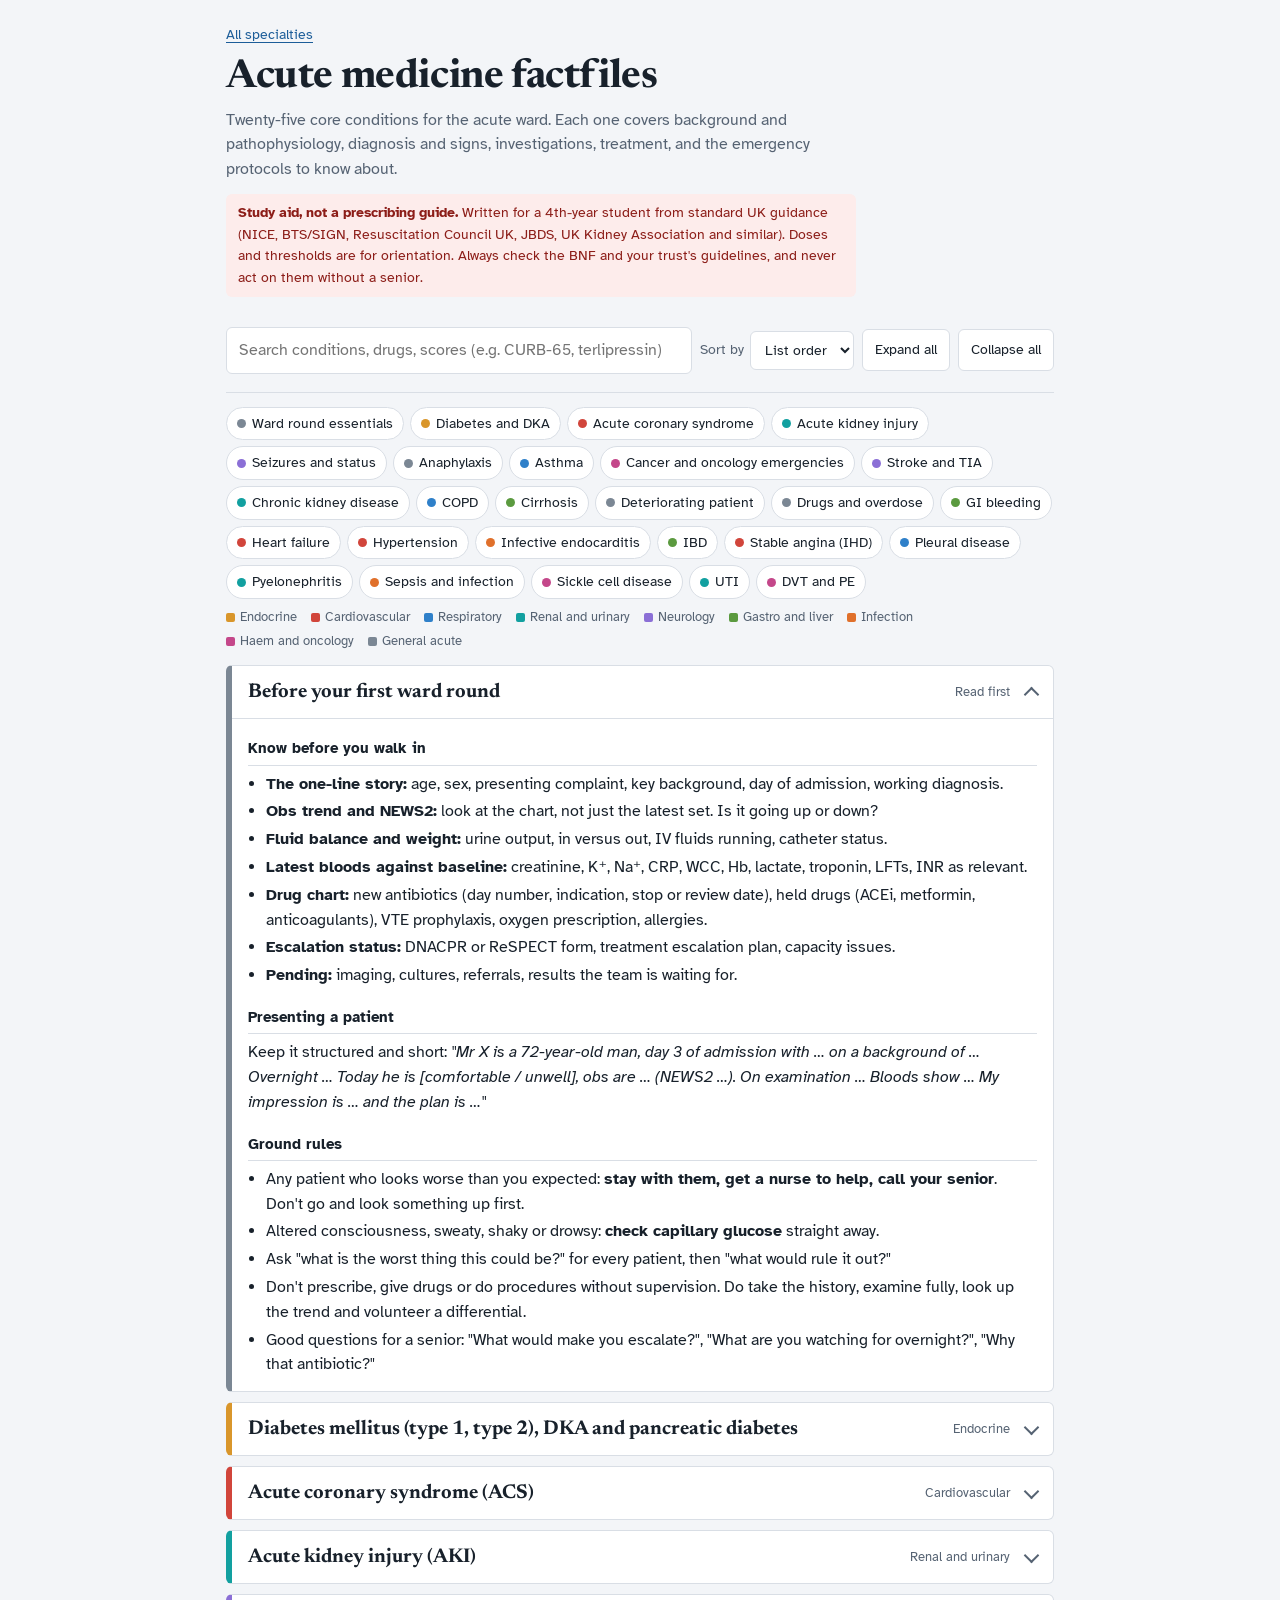
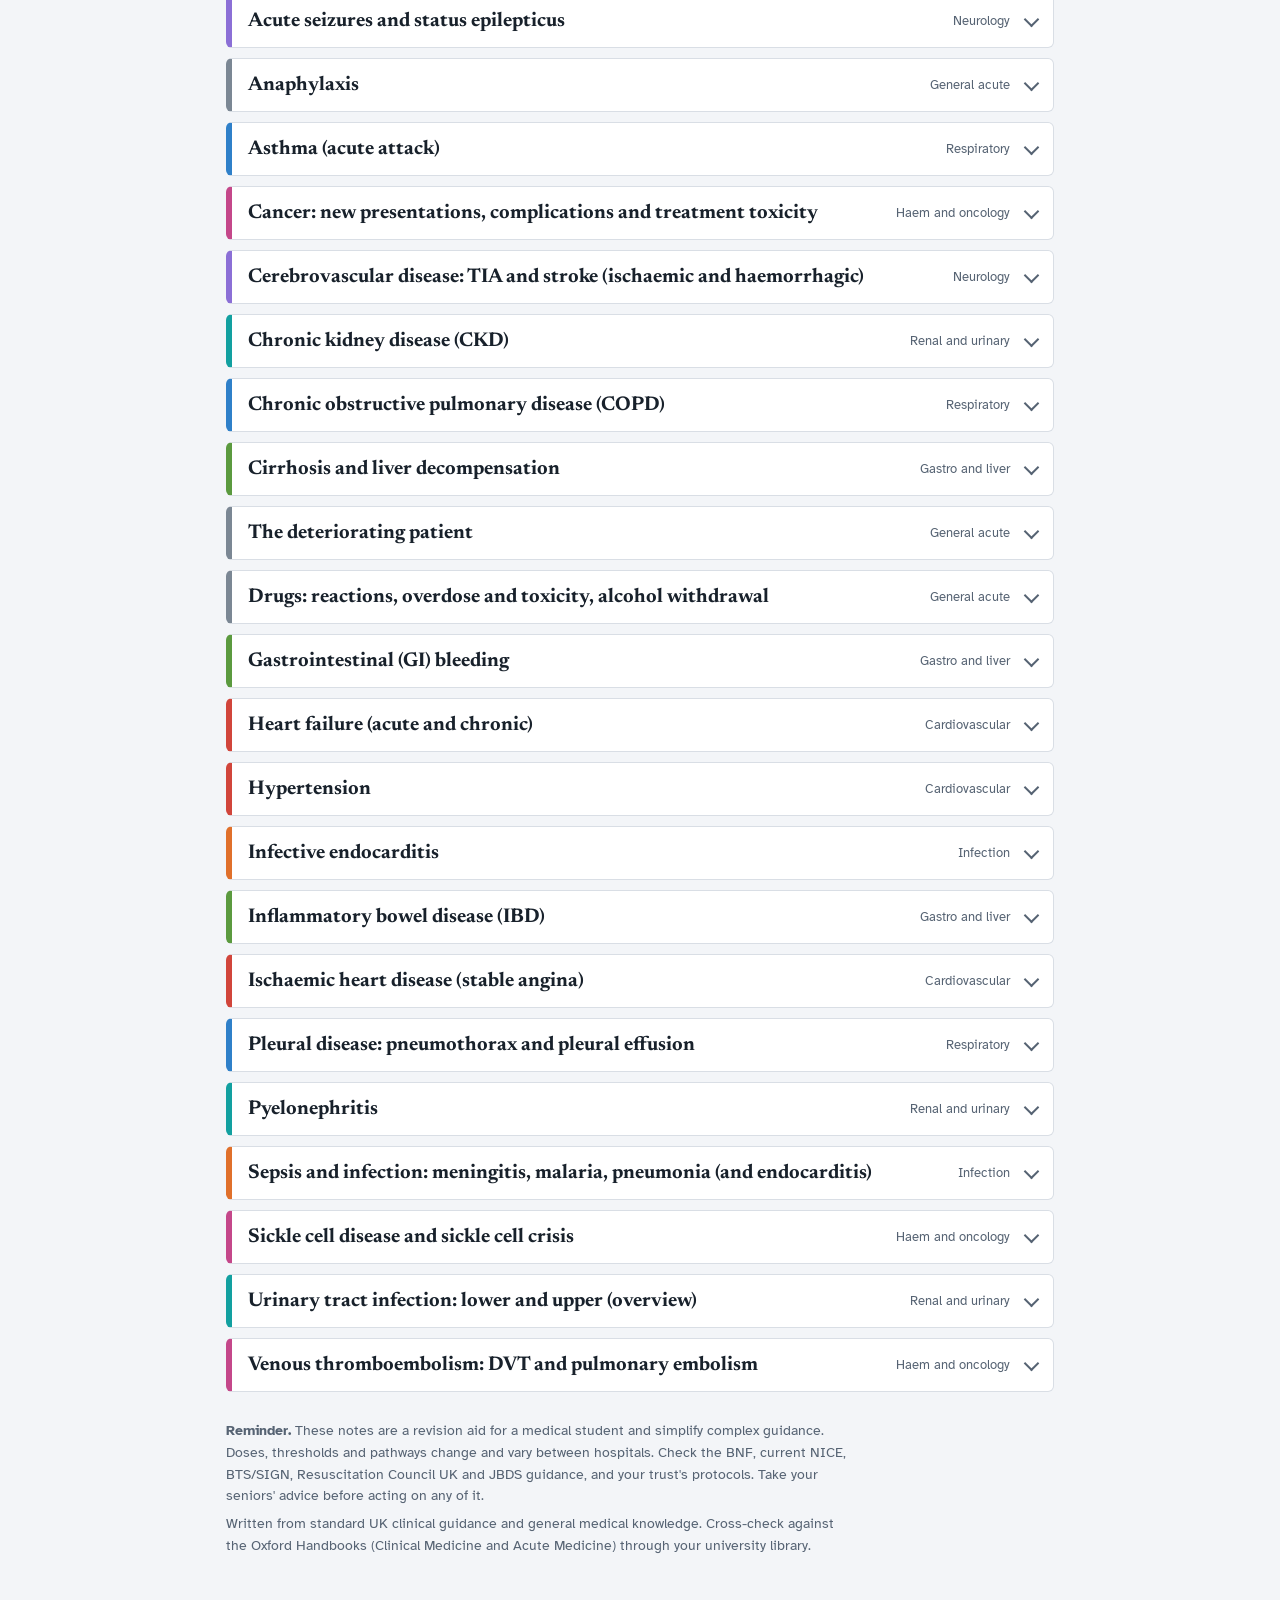
==== acute-medicine.html @ 7868bc9b "Add files via upload added index page and condition sorter" ====
<!DOCTYPE html>
<html lang="en-GB">
<head>
<meta charset="utf-8">
<meta name="viewport" content="width=device-width, initial-scale=1, viewport-fit=cover">
<title>Acute medicine factfiles</title>
<link rel="stylesheet" href="https://fonts.googleapis.com/css2?family=Atkinson+Hyperlegible:ital,wght@0,400;0,700;1,400&family=Newsreader:opsz,wght@6..72,500;6..72,700&display=swap">
<style>
:root{
  --bg:#f3f5f8;--surface:#ffffff;--ink:#18212b;--muted:#566373;--line:#d9dee5;--accent:#1c5d99;
  --key-bg:#e9f1fa;--warn-bg:#fdeceb;--warn-ink:#8c1d18;--prot-bg:#fff3e0;--prot-line:#e3b05e;
  box-sizing:border-box;padding-top:env(safe-area-inset-top,0px);padding-bottom:env(safe-area-inset-bottom,0px);
}
@media (prefers-color-scheme: dark){
  :root:not([data-theme="light"]){
    --bg:#10161d;--surface:#18212b;--ink:#e6ebf1;--muted:#9aa8b8;--line:#2b3745;--accent:#7ab6ec;
    --key-bg:#17293b;--warn-bg:#3a1a19;--warn-ink:#f3b1ac;--prot-bg:#2f2515;--prot-line:#7a5a24;
  }
}
:root[data-theme="dark"]{
  --bg:#10161d;--surface:#18212b;--ink:#e6ebf1;--muted:#9aa8b8;--line:#2b3745;--accent:#7ab6ec;
  --key-bg:#17293b;--warn-bg:#3a1a19;--warn-ink:#f3b1ac;--prot-bg:#2f2515;--prot-line:#7a5a24;
}
html{scroll-padding-top:calc(env(safe-area-inset-top,0px) + 76px);height:100%}
*,*::before,*::after{box-sizing:inherit}
body{margin:0;min-height:100%;background:var(--bg);color:var(--ink);font-family:"Atkinson Hyperlegible",system-ui,-apple-system,"Segoe UI",Roboto,sans-serif;font-size:16px;line-height:1.55;-webkit-text-size-adjust:100%}
.wrap{max-width:860px;margin:0 auto;padding:0 16px 48px}
header.top{padding:22px 0 6px}
h1{font-family:Newsreader,Georgia,"Times New Roman",serif;font-weight:700;font-size:clamp(28px,6vw,40px);line-height:1.1;margin:0 0 8px;letter-spacing:-.01em}
.lede{color:var(--muted);margin:0 0 6px;max-width:62ch}
.disc{font-size:14px;background:var(--warn-bg);color:var(--warn-ink);border-radius:6px;padding:8px 12px;margin:12px 0 0;max-width:70ch}
.bar{position:sticky;top:env(safe-area-inset-top,0px);z-index:5;background:var(--bg);padding:10px 0;border-bottom:1px solid var(--line);margin-top:14px;display:flex;gap:8px;flex-wrap:wrap;align-items:center}
.bar input{flex:1 1 220px;min-width:0;font:inherit;padding:10px 12px;border:1px solid var(--line);border-radius:6px;background:var(--surface);color:var(--ink)}
.bar button{font:inherit;font-size:14px;padding:9px 12px;border:1px solid var(--line);border-radius:6px;background:var(--surface);color:var(--ink);cursor:pointer}
.bar button:hover{border-color:var(--accent)}
:focus-visible{outline:3px solid var(--accent);outline-offset:2px}
.count{font-size:13px;color:var(--muted);width:100%}
.index{display:flex;flex-wrap:wrap;gap:6px;margin:14px 0 8px}
.chip{display:inline-flex;align-items:center;gap:6px;font-size:14px;padding:5px 10px;border:1px solid var(--line);border-radius:999px;background:var(--surface);color:var(--ink);text-decoration:none}
.chip i{width:9px;height:9px;border-radius:50%;background:var(--c,#7b8794);flex:none}
.chip:hover{border-color:var(--c,#7b8794)}
.legend{display:flex;flex-wrap:wrap;gap:4px 14px;font-size:13px;color:var(--muted);margin:2px 0 14px}
.legend span{display:inline-flex;align-items:center;gap:5px}
.legend i{width:9px;height:9px;border-radius:2px;background:var(--c)}
.s-endo{--c:#d9962b}.s-cv{--c:#d1453b}.s-resp{--c:#2f80c9}.s-renal{--c:#12a0a0}.s-neuro{--c:#8b6fd6}.s-gi{--c:#5b9a3f}.s-inf{--c:#e0702b}.s-haem{--c:#c4478a}.s-gen{--c:#7b8794}
[hidden]{display:none!important}
details.cond{background:var(--surface);border:1px solid var(--line);border-left:6px solid var(--c,#7b8794);border-radius:6px;margin:10px 0}
details.cond>summary{cursor:pointer;list-style:none;display:flex;align-items:center;justify-content:space-between;gap:12px;padding:14px 16px}
details.cond>summary::-webkit-details-marker{display:none}
details.cond>summary::after{content:"";flex:none;width:9px;height:9px;border-right:2px solid var(--muted);border-bottom:2px solid var(--muted);transform:rotate(45deg);margin-left:4px;margin-top:-4px;transition:transform .15s}
details.cond[open]>summary::after{transform:rotate(-135deg);margin-top:4px}
.cn{font-family:Newsreader,Georgia,serif;font-weight:700;font-size:20px;line-height:1.2;flex:1}
.cs{font-size:13px;color:var(--muted);white-space:nowrap}
.cb{padding:0 16px 10px;border-top:1px solid var(--line)}
.cb h3{font-size:15px;font-weight:700;margin:18px 0 6px;padding-bottom:4px;border-bottom:1px solid var(--line)}
.cb h4{font-size:15px;font-weight:700;margin:14px 0 3px;color:var(--ink)}
.cb ul{margin:4px 0;padding-left:1.15em}
.cb li{margin:3px 0}
.cb p{margin:6px 0}
.k,.w{margin:8px 0;padding:8px 12px;border-radius:4px;font-size:15px}
.k{background:var(--key-bg);border-left:3px solid var(--accent)}
.w{background:var(--warn-bg);color:var(--warn-ink);border-left:3px solid var(--warn-ink)}
.k b,.w b{font-weight:700}
section.prot{background:var(--prot-bg);border:1px solid var(--prot-line);border-radius:6px;padding:2px 14px 10px;margin:18px 0 8px}
section.prot h3{margin-top:12px;border-bottom-color:var(--prot-line)}
.none{display:none;text-align:center;color:var(--muted);padding:30px 0}
footer{margin-top:28px;font-size:14px;color:var(--muted);max-width:70ch}
footer p{margin:6px 0}
@media (max-width:520px){.cs{display:none}.cn{font-size:18px}}
@media (prefers-reduced-motion:reduce){details.cond>summary::after{transition:none}}
@media print{.bar,.index,.legend{display:none}details.cond{break-inside:avoid-page}body{background:#fff;color:#000}}

.back{display:inline-block;font-size:14px;color:var(--accent);text-decoration:underline;text-underline-offset:3px;margin:0 0 10px}
.sortl{display:inline-flex;align-items:center;gap:6px;font-size:14px;color:var(--muted)}
.sortl select{font:inherit;font-size:14px;padding:9px 10px;border:1px solid var(--line);border-radius:6px;background:var(--surface);color:var(--ink)}
.grp{display:flex;align-items:baseline;gap:9px;font-family:Newsreader,Georgia,serif;font-weight:700;font-size:21px;line-height:1.2;margin:28px 0 2px;padding-top:2px}
.grp i{width:12px;height:12px;border-radius:2px;background:var(--c,#7b8794);flex:none;align-self:center}
.grp small{font-family:"Atkinson Hyperlegible",system-ui,sans-serif;font-weight:400;font-size:13px;color:var(--muted)}
@media print{.sortl{display:none}}
</style>
</head>
<body>
<div class="wrap">
<header class="top">
  <a class="back" href="index.html">All specialties</a>
  <h1>Acute medicine factfiles</h1>
  <p class="lede">Twenty-five core conditions for the acute ward. Each one covers background and pathophysiology, diagnosis and signs, investigations, treatment, and the emergency protocols to know about.</p>
  <p class="disc"><b>Study aid, not a prescribing guide.</b> Written for a 4th-year student from standard UK guidance (NICE, BTS/SIGN, Resuscitation Council UK, JBDS, UK Kidney Association and similar). Doses and thresholds are for orientation. Always check the BNF and your trust's guidelines, and never act on them without a senior.</p>
</header>

<div class="bar" role="search">
  <input id="q" type="search" placeholder="Search conditions, drugs, scores (e.g. CURB-65, terlipressin)" aria-label="Search factfiles">
  <label class="sortl" for="sort">Sort by
    <select id="sort">
      <option value="orig">List order</option>
      <option value="cat">Category</option>
      <option value="az">A to Z</option>
    </select>
  </label>
  <button id="openAll" type="button">Expand all</button>
  <button id="closeAll" type="button">Collapse all</button>
  <div class="count" id="count" aria-live="polite"></div>
</div>

<nav class="index" id="index" aria-label="Jump to a condition"></nav>
<div class="legend" aria-hidden="true">
  <span class="s-endo"><i></i>Endocrine</span><span class="s-cv"><i></i>Cardiovascular</span><span class="s-resp"><i></i>Respiratory</span><span class="s-renal"><i></i>Renal and urinary</span><span class="s-neuro"><i></i>Neurology</span><span class="s-gi"><i></i>Gastro and liver</span><span class="s-inf"><i></i>Infection</span><span class="s-haem"><i></i>Haem and oncology</span><span class="s-gen"><i></i>General acute</span>
</div>

<main id="main">

<!-- ============ WARD ROUND ESSENTIALS ============ -->
<details class="cond s-gen" id="essentials" open>
<summary><span class="cn">Before your first ward round</span><span class="cs">Read first</span></summary>
<div class="cb">
<h3>Know before you walk in</h3>
<ul>
<li><b>The one-line story:</b> age, sex, presenting complaint, key background, day of admission, working diagnosis.</li>
<li><b>Obs trend and NEWS2:</b> look at the chart, not just the latest set. Is it going up or down?</li>
<li><b>Fluid balance and weight:</b> urine output, in versus out, IV fluids running, catheter status.</li>
<li><b>Latest bloods against baseline:</b> creatinine, K⁺, Na⁺, CRP, WCC, Hb, lactate, troponin, LFTs, INR as relevant.</li>
<li><b>Drug chart:</b> new antibiotics (day number, indication, stop or review date), held drugs (ACEi, metformin, anticoagulants), VTE prophylaxis, oxygen prescription, allergies.</li>
<li><b>Escalation status:</b> DNACPR or ReSPECT form, treatment escalation plan, capacity issues.</li>
<li><b>Pending:</b> imaging, cultures, referrals, results the team is waiting for.</li>
</ul>
<h3>Presenting a patient</h3>
<p>Keep it structured and short: <i>"Mr X is a 72-year-old man, day 3 of admission with … on a background of … Overnight … Today he is [comfortable / unwell], obs are … (NEWS2 …). On examination … Bloods show … My impression is … and the plan is …"</i></p>
<h3>Ground rules</h3>
<ul>
<li>Any patient who looks worse than you expected: <b>stay with them, get a nurse to help, call your senior</b>. Don't go and look something up first.</li>
<li>Altered consciousness, sweaty, shaky or drowsy: <b>check capillary glucose</b> straight away.</li>
<li>Ask "what is the worst thing this could be?" for every patient, then "what would rule it out?"</li>
<li>Don't prescribe, give drugs or do procedures without supervision. Do take the history, examine fully, look up the trend and volunteer a differential.</li>
<li>Good questions for a senior: "What would make you escalate?", "What are you watching for overnight?", "Why that antibiotic?"</li>
</ul>
</div>
</details>

<!-- ============ 1. DIABETES ============ -->
<details class="cond s-endo" id="diabetes" data-k="type 1 type 2 dka hhs hypoglycaemia pancreatic type 3c insulin ketones">
<summary><span class="cn">Diabetes mellitus (type 1, type 2), DKA and pancreatic diabetes</span><span class="cs">Endocrine</span></summary>
<div class="cb">

<section>
<h3>Background and pathophysiology</h3>
<ul>
<li><b>Type 1 (T1DM):</b> autoimmune destruction of pancreatic β-cells (anti-GAD, IA-2, ZnT8 antibodies) leading to absolute insulin deficiency. Usually younger, lean, rapid onset. Needs insulin for life. Without insulin, unrestrained lipolysis leads to ketogenesis.</li>
<li><b>Type 2 (T2DM):</b> insulin resistance plus progressive relative β-cell failure. Risk factors: obesity, age, family history, South Asian, Black African-Caribbean and Middle Eastern ethnicity, gestational diabetes, PCOS.</li>
<li><b>Pancreatic (type 3c) diabetes:</b> loss of islet cells after chronic pancreatitis, pancreatic cancer or pancreatectomy, cystic fibrosis, haemochromatosis. Both <b>insulin and glucagon</b> are lost, so it is brittle with a high risk of hypoglycaemia. Exocrine failure is common (steatorrhoea, weight loss, needs pancreatic enzyme replacement such as Creon).</li>
<li>Other causes: steroids, Cushing's, acromegaly, thiazides, antipsychotics, checkpoint inhibitors (autoimmune diabetes and DKA).</li>
<li><b>DKA:</b> insulin deficiency with counter-regulatory hormone excess leads to hyperglycaemia, ketone production, osmotic diuresis, dehydration and metabolic acidosis. Total body K⁺ is depleted even if the measured K⁺ is normal or high.</li>
<li><b>HHS:</b> severe hyperglycaemia and dehydration with enough insulin to suppress ketosis. Older T2DM patients, developing over days, high mortality.</li>
<li>Complications: micro- (retinopathy, nephropathy, neuropathy) and macrovascular (IHD, stroke, PAD). Diabetic foot disease is a major cause of admission.</li>
</ul>
</section>

<section>
<h3>Diagnosis and clinical signs</h3>
<div class="k"><b>Diagnostic criteria:</b> symptoms plus random glucose ≥11.1 mmol/L, or fasting ≥7.0, or HbA1c ≥48 mmol/mol (6.5%). If asymptomatic, confirm with a second test. HbA1c is unreliable with anaemia, haemoglobinopathy, recent transfusion, pancreatic disease and rapid-onset T1DM.</div>
<ul>
<li>Classic symptoms: polyuria, polydipsia, weight loss, fatigue, blurred vision, recurrent infections (thrush, skin).</li>
<li><b>DKA:</b> vomiting, abdominal pain (can mimic an acute abdomen), Kussmaul breathing (deep, rapid), acetone breath, dehydration (dry mucosa, tachycardia, hypotension), drowsiness. Precipitants: infection, missed insulin, new diagnosis, MI, pancreatitis, steroids, <b>SGLT2 inhibitors (euglycaemic DKA, glucose may be under 14)</b>.</li>
<li><b>DKA diagnosis (JBDS):</b> all three of glucose &gt;11 mmol/L or known diabetes, ketones ≥3.0 mmol/L (or urine ketones 2+), and venous pH &lt;7.3 or bicarbonate &lt;15 mmol/L.</li>
<li><b>Severe DKA</b> (needs senior or critical care input): ketones &gt;6, pH &lt;7.0, bicarbonate &lt;5, K⁺ &lt;3.5, GCS &lt;12, SBP &lt;90, HR &gt;100 or &lt;60, anion gap &gt;16.</li>
<li><b>HHS:</b> glucose ≥30 mmol/L, osmolality ≥320 mosm/kg, hypovolaemia, ketones &lt;3, pH &gt;7.3 and bicarbonate &gt;15.</li>
<li><b>Hypoglycaemia:</b> glucose &lt;4 mmol/L. Sweating, tremor, palpitations, hunger, confusion, seizure, coma. Ask about sulfonylureas and insulin, missed meals, alcohol, renal failure.</li>
</ul>
</section>

<section>
<h3>Investigations</h3>
<ul>
<li>Capillary glucose <b>and</b> capillary ketones (beta-hydroxybutyrate).</li>
<li><b>Venous blood gas:</b> pH, bicarbonate, K⁺, lactate. Calculate the anion gap: (Na⁺ + K⁺) − (Cl⁻ + HCO₃⁻).</li>
<li>U&amp;E (AKI is common), plasma osmolality, FBC, CRP, blood and urine cultures, urinalysis, CXR.</li>
<li>ECG (hypo- or hyperkalaemia, MI as the trigger), troponin, lipase or amylase if abdominal pain, pregnancy test.</li>
<li>HbA1c, lipids, urine ACR, foot check, retinal screening status once well.</li>
<li>New T1DM: islet autoantibodies and C-peptide if the type is unclear. Pancreatic diabetes: CT or MRI pancreas, faecal elastase.</li>
</ul>
</section>

<section>
<h3>Treatment</h3>
<h4>DKA (JBDS 2021 principles, follow the local integrated care pathway)</h4>
<ul>
<li><b>Fluids:</b> 0.9% NaCl 1 L over 1 h (500 mL bolus first if SBP &lt;90, and think sepsis or another cause). Then 1 L over 2 h twice, 1 L over 4 h twice, 1 L over 6 h. Add K⁺ per the potassium rule below and adjust for heart failure, the elderly and the young.</li>
<li><b>Fixed-rate IV insulin infusion (FRIII) 0.1 units/kg/h</b>, started at the same time as fluids. Continue the patient's long-acting (basal) insulin alongside it.</li>
<li><b>Potassium:</b> K⁺ &gt;5.5: none. 3.5–5.5: 40 mmol/L in each bag. &lt;3.5: senior review and extra K⁺ (insulin will drop it further).</li>
<li>Add <b>10% glucose at 125 mL/h</b> when glucose &lt;14 mmol/L and continue insulin.</li>
<li>Monitor hourly capillary glucose and ketones, VBG at 60 min, 2 h, then 2-hourly. <b>Targets:</b> ketones fall ≥0.5 mmol/L/h, bicarbonate rise ≥3 mmol/L/h, glucose fall ≥3 mmol/L/h. If not met, check the insulin pump, cannula and fluids, and consider raising the insulin rate.</li>
<li><b>Resolved when</b> ketones &lt;0.6 and pH &gt;7.3. Then switch to subcutaneous insulin when eating and drinking (stop the infusion 30–60 min after the first SC dose).</li>
<li>Bicarbonate is not routinely given. Give LMWH prophylaxis. Treat the trigger. Diabetes specialist team review before discharge. Stop SGLT2 inhibitors.</li>
<li><b>Complications:</b> hypokalaemia, hypoglycaemia, cerebral oedema (mainly children and young people), ARDS, VTE, fluid overload.</li>
</ul>
<h4>HHS</h4>
<ul>
<li>Slow and careful. IV 0.9% NaCl to restore volume, aiming for a glucose fall of ≤5 mmol/L/h and Na⁺ fall not too rapid (cerebral oedema and osmotic demyelination risk).</li>
<li>Start low-dose FRIII (0.05 units/kg/h) only if glucose is not falling with fluids, or if ketonaemia is present.</li>
<li><b>LMWH for everyone</b> (high thrombosis risk). Daily foot check. Treat precipitants (infection, MI, stroke).</li>
</ul>
<h4>Hypoglycaemia</h4>
<ul>
<li>Conscious and able to swallow: 15–20 g fast-acting carbohydrate (150–200 mL fruit juice, glucose tablets), recheck in 10–15 min and repeat, then a long-acting carbohydrate snack.</li>
<li>Unconscious or unable to swallow: <b>IV 10% glucose 150–200 mL over 15 min</b> (or 20% glucose 75–100 mL), or <b>IM glucagon 1 mg</b> if no IV access. Glucagon works poorly in alcohol excess, liver disease and starvation, and after sulfonylureas.</li>
<li>Sulfonylurea hypoglycaemia can recur for days. Observe and consider octreotide with specialist advice.</li>
</ul>
<h4>Chronic and inpatient management</h4>
<ul>
<li><b>T1DM:</b> basal-bolus insulin. <b>T2DM:</b> metformin first line, then add SGLT2 inhibitor (especially with CVD, HF or CKD), DPP-4 inhibitor, GLP-1 agonist, sulfonylurea or pioglitazone. Cardiorenal-protective agents are prioritised.</li>
<li><b>Never omit basal insulin in T1DM inpatients.</b> If nil by mouth or unwell, use a variable-rate IV insulin infusion (VRIII) with glucose and K⁺.</li>
<li>Hold metformin in AKI, sepsis and after IV contrast (lactic acidosis risk). Sick-day rules: stop SGLT2i, metformin, ACEi/ARB and diuretics when acutely unwell and dehydrated.</li>
<li><b>Pancreatic diabetes:</b> low-dose insulin with caution, pancreatic enzyme replacement, and avoid alcohol.</li>
</ul>
</section>

<section class="prot">
<h3>Emergency protocols and red flags</h3>
<ul>
<li><b>JBDS DKA guideline</b> (adults) and the local DKA integrated care pathway. <b>JBDS HHS</b> and <b>hypoglycaemia</b> guidelines. <b>VRIII</b> pathway for surgical and NBM patients.</li>
<li>ABCDE assessment, NEWS2 and Sepsis Six if infection is the trigger.</li>
<li>Escalate: severe DKA, GCS &lt;12, K⁺ outside 3.5–5.5 on presentation, pregnancy, HHS, or failure to respond (refer to critical care or the diabetes team).</li>
<li>Newly diagnosed T1DM or any DKA needs a diabetes specialist team referral before discharge.</li>
<li>DVLA: hypoglycaemia awareness and insulin treatment have driving implications.</li>
</ul>
</section>

</div>
</details>

<!-- ============ 2. ACS ============ -->
<details class="cond s-cv" id="acs" data-k="stemi nstemi unstable angina troponin ecg pci fibrinolysis grace">
<summary><span class="cn">Acute coronary syndrome (ACS)</span><span class="cs">Cardiovascular</span></summary>
<div class="cb">

<section>
<h3>Background and pathophysiology</h3>
<ul>
<li>Umbrella term for <b>STEMI</b>, <b>NSTEMI</b> and <b>unstable angina</b>. Usually atherosclerotic plaque rupture or erosion with platelet aggregation and thrombus (type 1 MI). Type 2 MI is supply–demand mismatch (sepsis, anaemia, tachyarrhythmia, hypotension).</li>
<li>STEMI: complete coronary occlusion causing transmural infarction. NSTEMI: partial or transient occlusion, troponin rises. Unstable angina: ischaemia without troponin rise.</li>
<li>Risk factors: smoking, hypertension, diabetes, hyperlipidaemia, family history, CKD, obesity, cocaine (spasm and thrombosis).</li>
</ul>
</section>

<section>
<h3>Diagnosis and clinical signs</h3>
<ul>
<li>Central, crushing or heavy chest pain, lasting &gt;20 min, radiating to jaw or left arm, with sweating, nausea and breathlessness. <b>Atypical or silent presentations</b> are common in older people, women and diabetics (dyspnoea, fatigue, epigastric pain, syncope).</li>
<li>Signs: pallor, sweating, tachy- or bradycardia, new murmur (papillary muscle rupture, mitral regurgitation), S3, crackles (heart failure), hypotension and cool peripheries (cardiogenic shock).</li>
<li><b>STEMI on ECG:</b> new ST elevation at the J point in two contiguous leads (roughly ≥1 mm in most leads, ≥2 mm in V2–V3 in men ≥40, ≥1.5 mm in V2–V3 in women). Posterior MI: ST depression V1–V3 with tall R waves, confirm with V7–V9. Also consider hyperacute T waves, de Winter and Wellens patterns.</li>
<li><b>NSTEMI/UA:</b> ST depression, T-wave inversion or a normal ECG. Diagnosis by a rise and fall in high-sensitivity troponin above the 99th percentile.</li>
<li>Territories: II, III, aVF = inferior (RCA, may involve right ventricle, check V4R); V1–V4 = anterior (LAD); I, aVL, V5–V6 = lateral (LAD or circumflex).</li>
<li>Differentials: PE, aortic dissection, pericarditis, myocarditis, pneumothorax, oesophageal spasm or reflux, Takotsubo, musculoskeletal.</li>
</ul>
</section>

<section>
<h3>Investigations</h3>
<ul>
<li><b>12-lead ECG within 10 minutes</b> of arrival, repeat if pain recurs or changes.</li>
<li><b>High-sensitivity troponin</b> on arrival and repeat per local pathway (NICE: at 3 h, or a rapid 0/1–3 h algorithm). A very low value at presentation more than 3 h after pain onset can rule out MI. Troponin can be raised in PE, sepsis, renal failure, myocarditis and HF, so interpret in context.</li>
<li>FBC, U&amp;E, glucose, HbA1c, lipids, LFTs, coagulation, CRP, TFTs as indicated.</li>
<li>CXR (heart failure, alternative causes), bedside <b>echocardiogram</b> (wall motion, LVEF, mechanical complications).</li>
<li>Risk score: <b>GRACE</b> (6-month mortality &gt;3% is higher risk). TIMI is an alternative. Assess bleeding risk (ORBIT, CRUSADE).</li>
<li>Coronary angiography ± PCI or CABG.</li>
</ul>
</section>

<section>
<h3>Treatment</h3>
<ul>
<li>Immediate: resuscitation area, monitoring, IV access, <b>aspirin 300 mg</b> chewed. Oxygen only if SpO₂ &lt;94% (target 94–98%). Sublingual or IV <b>GTN</b> for ongoing pain (avoid if hypotensive, right ventricular infarct, or recent PDE-5 inhibitor). IV opioid only for severe pain (may slow absorption of oral antiplatelets).</li>
<li><b>STEMI:</b> emergency reperfusion. <b>Primary PCI</b> if presenting within 12 h and PCI can be delivered within 120 minutes of the time fibrinolysis could have been given. Second antiplatelet (ticagrelor 180 mg, prasugrel or clopidogrel) plus heparin. If PCI cannot be achieved in time: <b>fibrinolysis</b> (e.g. tenecteplase) with an antithrombin, repeat ECG at 60–90 min, rescue PCI if ST elevation has not resolved by ≥50%.</li>
<li><b>NSTEMI/UA:</b> aspirin 300 mg, ticagrelor 180 mg (clopidogrel if high bleeding risk or on an anticoagulant), <b>fondaparinux 2.5 mg SC daily</b> (UFH if angiography imminent or eGFR &lt;20). Angiography within 24–72 h based on risk (immediate if haemodynamically unstable, refractory pain, life-threatening arrhythmia).</li>
<li><b>Secondary prevention:</b> dual antiplatelets for up to 12 months, β-blocker, ACE inhibitor (or ARB), high-intensity statin (atorvastatin 80 mg), MRA if LVEF ≤40% with HF or diabetes, cardiac rehabilitation, smoking cessation, glycaemic and BP control.</li>
<li><b>Complications:</b> VF/VT, AV block (inferior MI), acute heart failure and cardiogenic shock, papillary muscle rupture, VSD, free-wall rupture, pericarditis and Dressler's syndrome, LV aneurysm and thrombus.</li>
<li>Driving (DVLA, car): 1 week if treated by successful angioplasty, otherwise 4 weeks. Check the current rules.</li>
</ul>
</section>

<section class="prot">
<h3>Emergency protocols and red flags</h3>
<ul>
<li><b>Local STEMI pathway</b> (call the cath lab or primary PCI centre early). <b>NSTEMI/ACS pathway</b> (NICE CG95 / NG185).</li>
<li><b>ALS algorithm</b> for VF/VT or cardiac arrest. <b>Bradycardia</b> and <b>tachycardia</b> algorithms for arrhythmia complications. Consider temporary pacing in high-grade AV block.</li>
<li><b>Cardiogenic shock:</b> urgent senior and critical care input, echo, consider mechanical support.</li>
<li>New hypotension or a new murmur after MI: think mechanical complication, urgent echo and cardiothoracic referral.</li>
</ul>
</section>

</div>
</details>

<!-- ============ 3. AKI ============ -->
<details class="cond s-renal" id="aki" data-k="acute kidney injury kdigo hyperkalaemia atn rrt dialysis creatinine oliguria">
<summary><span class="cn">Acute kidney injury (AKI)</span><span class="cs">Renal and urinary</span></summary>
<div class="cb">

<section>
<h3>Background and pathophysiology</h3>
<div class="k"><b>KDIGO definition:</b> creatinine rise ≥26 µmol/L within 48 h, or ≥1.5× baseline within 7 days, or urine output &lt;0.5 mL/kg/h for &gt;6 h. Stage 1 = 1.5–1.9× baseline, stage 2 = 2–2.9×, stage 3 = ≥3× or creatinine &gt;354 µmol/L or need for RRT.</div>
<ul>
<li><b>Pre-renal (most common):</b> hypovolaemia (bleeding, GI losses, poor intake), sepsis, heart failure, liver failure (hepatorenal), drugs reducing renal perfusion (NSAIDs, ACEi/ARB, diuretics).</li>
<li><b>Intrinsic:</b> acute tubular necrosis (prolonged ischaemia or toxins: aminoglycosides, contrast), acute interstitial nephritis (PPIs, antibiotics, NSAIDs), glomerulonephritis and vasculitis, rhabdomyolysis, myeloma, haemolytic uraemic syndrome.</li>
<li><b>Post-renal:</b> obstruction (BPH, stones, pelvic or bladder tumour, blocked catheter, retroperitoneal fibrosis).</li>
<li>Unresolved pre-renal injury becomes ATN. Risk factors: age, CKD, diabetes, heart failure, liver disease, nephrotoxic drugs.</li>
</ul>
</section>

<section>
<h3>Diagnosis and clinical signs</h3>
<ul>
<li>Often asymptomatic, picked up on bloods (and the hospital AKI e-alert). Ask about fluid intake, vomiting or diarrhoea, urine output, LUTS, new drugs (NSAIDs, antibiotics, contrast), rash, joint pain, haematuria.</li>
<li><b>Volume status:</b> postural drop, dry mucosa, reduced skin turgor, low JVP, tachycardia (hypovolaemia) versus raised JVP, oedema, crackles (overload).</li>
<li>Palpable bladder or enlarged prostate (obstruction). Rash, purpura, arthritis (vasculitis or SLE). Uraemic signs: pericardial rub, asterixis, confusion, nausea, pruritus.</li>
<li>Check for sepsis and consider hepatorenal syndrome in a patient with cirrhosis.</li>
</ul>
</section>

<section>
<h3>Investigations</h3>
<ul>
<li><b>U&amp;E and creatinine</b> compared with baseline, K⁺, bicarbonate, urea. VBG (acidosis, lactate, K⁺). <b>ECG</b> if K⁺ is raised.</li>
<li><b>Urine dipstick</b> (blood and protein suggest glomerular disease; leucocytes and nitrites suggest infection), urine ACR or PCR, urine microscopy if intrinsic disease is suspected.</li>
<li><b>Bladder scan</b> or catheterise if retention is suspected. <b>Renal ultrasound within 24 h</b> if no clear cause or obstruction suspected (urgently, within 6 h, if pyonephrosis or an obstructed infected system is suspected).</li>
<li>FBC, CRP, LFTs, Ca²⁺, CK (rhabdomyolysis), blood cultures if septic.</li>
<li>If intrinsic disease is suspected: ANCA, anti-GBM, ANA, dsDNA, complement, immunoglobulins with serum protein electrophoresis and free light chains (myeloma), hepatitis B/C, HIV. Renal biopsy is decided by nephrology.</li>
</ul>
</section>

<section>
<h3>Treatment</h3>
<ul>
<li><b>Treat the cause.</b> Assess fluid status carefully. If hypovolaemic: IV balanced crystalloid bolus (250–500 mL over 15 min), then reassess; don't overload. If overloaded: diuretics ± escalate.</li>
<li><b>Stop or hold nephrotoxic and renally cleared drugs:</b> NSAIDs, ACEi/ARB, diuretics, metformin, aminoglycosides, and review doses of others. Avoid IV contrast unless essential.</li>
<li>Strict fluid balance, daily weights, catheter if hourly urine output needs monitoring. Treat sepsis. Relieve obstruction (urethral catheter, nephrostomy, ureteric stent).</li>
<li><b>Hyperkalaemia</b> (UK Kidney Association principles; K⁺ 5.5–5.9 mild, 6.0–6.4 moderate, ≥6.5 severe):
  <ul>
  <li>If ECG changes (peaked T waves, flattened P, prolonged PR, wide QRS, sine wave): <b>IV calcium</b> (10% calcium gluconate 30 mL, or 10% calcium chloride 10 mL, over 5–10 min), repeat if ECG changes persist.</li>
  <li><b>10 units short-acting insulin with 25 g glucose</b> IV over 15 min (monitor glucose for 6 h). Nebulised <b>salbutamol 10–20 mg</b>.</li>
  <li>Potassium binder (sodium zirconium cyclosilicate 10 g TDS for up to 48 h). Stop K⁺-raising drugs. Dialysis if refractory.</li>
  </ul>
</li>
<li><b>Indications for urgent renal replacement therapy:</b> refractory hyperkalaemia, refractory pulmonary oedema, severe metabolic acidosis (pH &lt;7.1), uraemic complications (pericarditis, encephalopathy), certain toxins.</li>
<li><b>Specific causes:</b> vasculitis or GN (steroids and immunosuppression via nephrology), AIN (stop the drug, steroids), rhabdomyolysis (aggressive IV fluids), myeloma.</li>
<li>Refer to nephrology for stage 3 AKI, suspected intrinsic renal disease, hyperkalaemia refractory to treatment, or failure to respond. Follow up creatinine after discharge (risk of CKD).</li>
</ul>
</section>

<section class="prot">
<h3>Emergency protocols and red flags</h3>
<ul>
<li><b>Hyperkalaemia protocol</b> (UK Kidney Association / local guideline). <b>NICE NG148</b> (AKI) and the "Think Kidneys" AKI care bundle.</li>
<li><b>Sepsis Six</b> if sepsis is present (see the sepsis factfile). <b>Pulmonary oedema</b> pathway for overload.</li>
<li><b>Urgent decompression</b> for an infected obstructed system. <b>Sick-day rules</b> and medicines review at discharge.</li>
</ul>
</section>

</div>
</details>

<!-- ============ 4. SEIZURES ============ -->
<details class="cond s-neuro" id="seizures" data-k="status epilepticus lorazepam levetiracetam epilepsy first seizure convulsion">
<summary><span class="cn">Acute seizures and status epilepticus</span><span class="cs">Neurology</span></summary>
<div class="cb">

<section>
<h3>Background and pathophysiology</h3>
<ul>
<li>A seizure is a transient episode of abnormal, excessive or synchronous neuronal activity. Imbalance between excitation (glutamate) and inhibition (GABA).</li>
<li><b>Provoked (acute symptomatic):</b> hypoglycaemia, hyponatraemia, hypocalcaemia, hypomagnesaemia, alcohol or benzodiazepine withdrawal, drugs (tramadol, TCAs, bupropion, cocaine), CNS infection, stroke, head injury, tumour, eclampsia, hypoxia.</li>
<li><b>Unprovoked:</b> epilepsy (two unprovoked seizures more than 24 h apart, or one with a high recurrence risk). Sub-therapeutic anti-seizure medication or missed doses is a common trigger.</li>
<li><b>Status epilepticus:</b> a seizure lasting ≥5 minutes, or two or more seizures without recovery of consciousness between them. Neuronal damage worsens with duration; it is a medical emergency.</li>
</ul>
</section>

<section>
<h3>Diagnosis and clinical signs</h3>
<ul>
<li>A <b>witness history</b> is the most important part. Ask about aura, onset (focal versus generalised), tongue biting (lateral), incontinence, duration, post-ictal state, and Todd's paresis.</li>
<li><b>Generalised tonic-clonic:</b> loss of consciousness, tonic then clonic phases, post-ictal confusion for minutes to hours. <b>Focal:</b> preserved or impaired awareness with focal motor, sensory or automatism features.</li>
<li><b>Convulsive syncope</b> is brief (seconds) with a clear trigger (standing, pain), pallor and rapid recovery. <b>Functional (dissociative) seizures</b> may show eye closure, side-to-side head movement, long duration and rapid recovery, without a raised prolactin or lactate.</li>
<li>Examine for focal neurology, meningism, head injury, signs of alcohol excess, and check pupils and glucose.</li>
</ul>
</section>

<section>
<h3>Investigations</h3>
<ul>
<li><b>Capillary glucose immediately.</b> U&amp;E, Na⁺, Ca²⁺, Mg²⁺, LFTs, FBC, CRP, VBG (lactate is raised transiently after a tonic-clonic seizure), CK, alcohol level and toxicology, pregnancy test, anti-seizure drug levels where relevant.</li>
<li><b>ECG</b> in every first seizure (long QT, arrhythmic syncope).</li>
<li><b>CT head</b> if new focal deficit, head injury, anticoagulation, immunosuppression, persistent altered consciousness, or first seizure in adulthood with red flags. <b>LP</b> if meningitis or encephalitis suspected (after CT if indicated).</li>
<li><b>EEG and MRI</b> are usually arranged by neurology, within 72 h if status or in hospital as indicated.</li>
</ul>
</section>

<section>
<h3>Treatment</h3>
<ul>
<li><b>First aid:</b> note the time, protect from injury, nothing in the mouth, recovery position after convulsions stop, oxygen (high flow) and monitoring, check glucose, gain IV access.</li>
<li><b>Status epilepticus (seizure ≥5 min):</b> first-line <b>IV lorazepam 4 mg</b> (0.1 mg/kg), repeat once after 10 min if still seizing. If no IV access: <b>buccal midazolam 10 mg</b> (or IM midazolam) or <b>rectal diazepam 10 mg</b>.</li>
<li><b>Second line</b> (if seizing 20 min after starting first-line): <b>levetiracetam 60 mg/kg IV</b> (max 4.5 g) over 10 min, or <b>phenytoin 20 mg/kg IV</b> (max 2 g, ≤50 mg/min with ECG and BP monitoring), or <b>sodium valproate 40 mg/kg IV</b> (max 3 g, avoid in women of childbearing potential).</li>
<li><b>Refractory status:</b> ICU, general anaesthesia (propofol, midazolam or thiopentone) with EEG monitoring.</li>
<li>Correct causes: <b>10% glucose</b> for hypoglycaemia, <b>IV thiamine (Pabrinex)</b> in alcohol misuse, electrolyte correction, <b>magnesium sulfate 4 g IV over 5–10 min then infusion for eclampsia</b>, antibiotics and aciclovir if CNS infection suspected.</li>
<li><b>First seizure</b> that has resolved: no routine anti-seizure drug started in the ward. Refer to a first-seizure clinic (neurology within 2 weeks). Counsel on driving (DVLA: usually 6 months off after a first unprovoked seizure, 12 months for epilepsy), bathing, heights and water.</li>
</ul>
</section>

<section class="prot">
<h3>Emergency protocols and red flags</h3>
<ul>
<li><b>Status epilepticus algorithm</b> (local and NICE guidance). <b>ABCDE</b> and NEWS2. Escalate to critical care early if not responding to second-line drugs.</li>
<li><b>Eclampsia:</b> magnesium sulfate, obstetric emergency team.</li>
<li>Head injury, anticoagulation, or a fever or meningism with seizure: image and treat as CNS infection until proven otherwise (see the sepsis factfile).</li>
<li>Alcohol-related seizures: see the drugs factfile. Safeguarding and capacity considerations where relevant.</li>
</ul>
</section>

</div>
</details>


<!-- ============ 5. ANAPHYLAXIS ============ -->
<details class="cond s-gen" id="anaphylaxis" data-k="adrenaline epinephrine allergy tryptase angioedema epipen">
<summary><span class="cn">Anaphylaxis</span><span class="cs">General acute</span></summary>
<div class="cb">

<section>
<h3>Background and pathophysiology</h3>
<ul>
<li>Severe, life-threatening systemic hypersensitivity reaction. Usually <b>IgE-mediated</b>: allergen cross-links IgE on mast cells and basophils, releasing histamine, tryptase and leukotrienes. Results in vasodilation, capillary leak, bronchospasm and laryngeal oedema.</li>
<li>Non-IgE mechanisms (direct mast-cell activation) occur with NSAIDs, opioids, IV contrast and some neuromuscular blockers.</li>
<li><b>Triggers:</b> food (nuts, shellfish, milk, egg), drugs (β-lactams, NSAIDs, neuromuscular blockers, chlorhexidine, contrast), venom (wasp, bee), latex. Around 1 in 3 have no identified trigger. Higher risk with asthma, mastocytosis, β-blockers or ACEi, and exercise or alcohol as co-factors.</li>
</ul>
</section>

<section>
<h3>Diagnosis and clinical signs</h3>
<div class="k"><b>Likely anaphylaxis when all are present:</b> sudden onset and rapid progression, life-threatening airway and/or breathing and/or circulation problems, <b>and</b> skin or mucosal changes (flushing, urticaria, angioedema). Skin changes can be absent in up to 20% and may not appear until after BP falls.</div>
<ul>
<li><b>A:</b> hoarse voice, stridor, throat tightness, swollen tongue or lips. <b>B:</b> wheeze, breathlessness, cyanosis, hypoxia. <b>C:</b> tachycardia, hypotension, pallor, collapse. <b>D:</b> confusion, agitation, sense of doom, reduced consciousness.</li>
<li>Also GI symptoms (vomiting, cramps, diarrhoea). Exposure to a known trigger in the previous minutes to hours.</li>
<li>Differentials: vasovagal syncope, panic attack, asthma, hereditary angioedema (no urticaria, no response to adrenaline), septic or cardiogenic shock, PE.</li>
</ul>
</section>

<section>
<h3>Investigations</h3>
<ul>
<li><b>Do not delay treatment for tests.</b> Anaphylaxis is a clinical diagnosis.</li>
<li><b>Mast cell tryptase:</b> first sample as soon as possible, second <b>1–2 h after onset</b> (no later than 4 h), third at ≥24 h (baseline, or at follow-up). A raised acute level relative to baseline supports the diagnosis; a normal level does not exclude it.</li>
<li>Bedside: SpO₂, ABG if severe, ECG.</li>
<li><b>Referral to an allergy clinic</b> for every case (identify the trigger, provide adrenaline auto-injectors, training and a written action plan).</li>
</ul>
</section>

<section>
<h3>Treatment</h3>
<ul>
<li><b>Remove the trigger</b> if possible (stop the infusion), call for help, note the time.</li>
<li><b>IM adrenaline 1 mg/mL (1:1000), anterolateral mid-thigh:</b> adult and child &gt;12 y <b>500 mcg (0.5 mL)</b>; 6–12 y 300 mcg (0.3 mL); 6 months–6 y 150 mcg (0.15 mL); &lt;6 months 100–150 mcg. <b>Repeat every 5 minutes</b> if there's no improvement.</li>
<li><b>Position:</b> lie flat with legs raised (sit up if breathing is difficult, left lateral if pregnant). Do not stand or walk the patient up.</li>
<li><b>High-flow oxygen</b> (15 L/min via reservoir mask). <b>IV fluid bolus</b> 500–1000 mL crystalloid for hypotension.</li>
<li>Antihistamines and steroids are <b>not</b> part of initial resuscitation (RCUK 2021) and do not treat airway, breathing or circulation problems. They can be used later for skin symptoms.</li>
<li><b>Refractory anaphylaxis</b> (no response after 2 IM doses): call critical care or anaesthetics for an <b>IV adrenaline infusion</b> (specialist setting), further fluids, and glucagon 1–2 mg IV if on a β-blocker.</li>
<li><b>Observe</b> for a minimum of 6–12 h depending on severity (longer after severe reactions or if more than one adrenaline dose was needed; biphasic reactions can occur). Discharge with <b>two adrenaline auto-injectors</b>, training, avoidance advice and allergy referral.</li>
</ul>
</section>

<section class="prot">
<h3>Emergency protocols and red flags</h3>
<ul>
<li><b>Resuscitation Council UK anaphylaxis algorithm</b> (ABCDE, adrenaline first). Call 2222 if airway compromise, refractory shock or collapse.</li>
<li>Cardiac arrest: follow ALS and give IM or IV adrenaline as per algorithm.</li>
<li>Report suspected drug reactions to the <b>MHRA Yellow Card</b> scheme and record the allergy in the notes and on the drug chart.</li>
</ul>
</section>

</div>
</details>

<!-- ============ 6. ASTHMA ============ -->
<details class="cond s-resp" id="asthma" data-k="acute severe asthma peak flow salbutamol magnesium bts sign">
<summary><span class="cn">Asthma (acute attack)</span><span class="cs">Respiratory</span></summary>
<div class="cb">

<section>
<h3>Background and pathophysiology</h3>
<ul>
<li>Chronic inflammatory airway disease with variable, reversible airflow obstruction and bronchial hyper-responsiveness. Type 2 (allergic) inflammation with eosinophils, IgE and mast cells is typical; airway smooth muscle constriction, mucus plugging and oedema narrow the lumen.</li>
<li><b>Triggers:</b> viral respiratory infection, allergens, exercise, cold air, smoke, pollution, NSAIDs and aspirin, β-blockers, emotional stress. Poor adherence to inhaled corticosteroid is a common cause of admission.</li>
<li><b>Risk factors for fatal asthma:</b> previous ICU admission or ventilation, repeated admissions, heavy reliance on SABA, poor adherence, psychosocial problems.</li>
</ul>
</section>

<section>
<h3>Diagnosis and clinical signs</h3>
<div class="k"><b>BTS/SIGN severity:</b><br>
<b>Moderate:</b> increasing symptoms, PEF 50–75% of best or predicted, no severe features.<br>
<b>Acute severe (any one):</b> PEF 33–50%, RR ≥25, HR ≥110, unable to complete sentences in one breath.<br>
<b>Life-threatening (any one):</b> PEF &lt;33%, SpO₂ &lt;92%, PaO₂ &lt;8 kPa, "normal" PaCO₂ (4.6–6.0 kPa), silent chest, cyanosis, poor respiratory effort, arrhythmia, exhaustion, altered consciousness, hypotension.<br>
<b>Near-fatal:</b> raised PaCO₂ and/or need for mechanical ventilation.</div>
<ul>
<li>Signs: wheeze, tachypnoea, tachycardia, accessory muscle use, hyperinflation, pulsus paradoxus. <b>A silent chest is ominous, not reassuring.</b> A rising or normal CO₂ in an acute severe attack means the patient is tiring.</li>
<li>Look for the trigger (infection, ICS non-adherence) and for complications (pneumothorax, pneumonia, lobar collapse).</li>
<li>Differentials: COPD exacerbation, pulmonary oedema, PE, pneumothorax, anaphylaxis, upper airway obstruction, vocal cord dysfunction.</li>
</ul>
</section>

<section>
<h3>Investigations</h3>
<ul>
<li><b>Peak expiratory flow</b> (compare with personal best or predicted), SpO₂, RR, HR, ability to speak.</li>
<li><b>ABG</b> if SpO₂ &lt;92% or any life-threatening feature. Pay attention to PaCO₂ and pH.</li>
<li><b>CXR</b> if life-threatening features, suspected pneumothorax or consolidation, or failure to respond.</li>
<li>U&amp;E (K⁺ can fall with high-dose salbutamol), FBC, CRP, and theophylline level if on it.</li>
</ul>
</section>

<section>
<h3>Treatment</h3>
<ul>
<li><b>Oxygen</b> to keep SpO₂ 94–98%.</li>
<li><b>Nebulised salbutamol 5 mg</b> (oxygen-driven), repeated every 15–30 min or continuously in life-threatening asthma. Add <b>ipratropium 500 mcg</b> nebulised for severe or life-threatening attacks.</li>
<li><b>Steroids early:</b> prednisolone 40–50 mg orally (or hydrocortisone 100 mg IV if unable to swallow), continue for 5 days.</li>
<li><b>Magnesium sulfate 1.2–2 g IV over 20 min</b> (single dose) for acute severe asthma not responding to initial bronchodilators, and for life-threatening asthma.</li>
<li>Life-threatening or not responding: <b>senior and ICU review early</b>. IV aminophylline or IV salbutamol only on senior advice. Intubation is high risk and done by an expert. NIV is not routine.</li>
<li>Repeat PEF 15–30 min after starting treatment. Monitor K⁺, ABG and lactate (salbutamol can cause type B lactic acidosis).</li>
<li><b>Discharge criteria:</b> PEF &gt;75% of best or predicted, stable on discharge medication for 12–24 h. Check inhaler technique, give a written <b>personal asthma action plan</b>, a course of oral steroids, and follow up with GP within 2 working days and respiratory clinic within 4 weeks. Assess for psychosocial and adherence problems.</li>
<li><b>Chronic management</b> follows the 2024 joint BTS/NICE/SIGN guideline: ICS-containing regimens, with an as-needed ICS-formoterol reliever (MART) for most adults instead of a SABA-only reliever.</li>
</ul>
</section>

<section class="prot">
<h3>Emergency protocols and red flags</h3>
<ul>
<li><b>BTS/SIGN acute asthma algorithm</b> and the asthma attack care bundle. <b>ABCDE</b>, NEWS2.</li>
<li><b>ICU referral</b> for a life-threatening attack, deteriorating PEF, rising PaCO₂, exhaustion, or altered consciousness. Never sedate.</li>
<li>Anaphylaxis can present as asthma. Consider it if there is urticaria, angioedema or hypotension.</li>
</ul>
</section>

</div>
</details>

<!-- ============ 7. CANCER ============ -->
<details class="cond s-haem" id="cancer" data-k="oncology neutropenic sepsis mscc spinal cord compression hypercalcaemia svco tumour lysis immunotherapy checkpoint inhibitor irae chemotherapy">
<summary><span class="cn">Cancer: new presentations, complications and treatment toxicity</span><span class="cs">Haem and oncology</span></summary>
<div class="cb">

<section>
<h3>Background and pathophysiology</h3>
<ul>
<li>Cancer arises from accumulated genetic and epigenetic changes leading to uncontrolled proliferation, evasion of apoptosis and invasion or metastasis. Common acute presentations relate to the primary, to metastases, to systemic effects (paraneoplastic), or to treatment.</li>
<li><b>New presentation:</b> often non-specific. Unexplained weight loss, fatigue, night sweats, persistent pain, change in bowel habit, PR or PV bleeding, haemoptysis, dysphagia, iron-deficiency anaemia, lumps, new-onset venous thrombosis, or an emergency (obstruction, perforation, MSCC, SVCO, pleural effusion).</li>
<li><b>Cancer of unknown primary (CUP):</b> metastases with no primary after standard workup. Managed by the CUP MDT.</li>
<li><b>Paraneoplastic:</b> hypercalcaemia (PTHrP), SIADH (small-cell lung cancer), Lambert–Eaton, Cushing's (ectopic ACTH), hypercoagulability (Trousseau's), dermatomyositis, acanthosis nigricans.</li>
<li><b>Treatment types:</b> surgery, radiotherapy, cytotoxic chemotherapy, targeted therapy, hormone therapy, <b>immunotherapy</b> (immune checkpoint inhibitors, CAR-T).</li>
</ul>
</section>

<section>
<h3>Diagnosis and clinical signs</h3>
<ul>
<li>Follow NICE NG12 suspected-cancer referral criteria (urgent suspected cancer pathway, 28-day faster diagnosis standard). Ask about family history, smoking, occupational exposures, weight loss, and performance status (<b>ECOG 0–4</b>).</li>
<li>Examine for lymphadenopathy, masses, hepatomegaly, ascites, bone tenderness, skin lesions, pleural effusion, and neurology.</li>
<li><b>Neutropenic sepsis:</b> temperature &gt;38 °C (or other signs of sepsis) with neutrophils ≤0.5 × 10⁹/L (or expected to fall) in a patient on chemotherapy. May be hypothermic or afebrile if very unwell.</li>
<li><b>Metastatic spinal cord compression (MSCC):</b> new back pain (thoracic, nocturnal, worse lying flat, or radicular), then limb weakness, sensory level, sphincter dysfunction. Any patient with cancer and new back pain needs assessment.</li>
<li><b>Superior vena cava obstruction (SVCO):</b> facial and neck swelling, dyspnoea, engorged neck veins, plethora, Pemberton's sign; often lung cancer or lymphoma.</li>
<li><b>Hypercalcaemia of malignancy:</b> thirst, polyuria, constipation, nausea, abdominal pain, confusion, short QT; corrected calcium &gt;2.6 mmol/L (severe &gt;3.5).</li>
<li><b>Tumour lysis syndrome:</b> after chemotherapy in high-turnover tumours (leukaemia, lymphoma). ↑K⁺, ↑phosphate, ↓Ca²⁺, ↑urate, AKI, arrhythmia.</li>
<li><b>Brain metastases:</b> headache, seizures, focal deficit, confusion. <b>Malignant bowel obstruction, malignant pleural or pericardial effusion</b> (tamponade), VTE and hyponatraemia (SIADH) are other frequent acute problems.</li>
<li><b>Treatment-related toxicity:</b> chemotherapy (neutropenia, anaemia, thrombocytopenia, mucositis, diarrhoea, nausea, cardiotoxicity from anthracyclines and trastuzumab, nephrotoxicity from cisplatin, pulmonary toxicity from bleomycin, neuropathy from vincristine or oxaliplatin, extravasation); radiotherapy (mucositis, pneumonitis, skin, fatigue); hormonal therapy.</li>
<li><b>Immune checkpoint inhibitor (ICI) toxicity</b> (pembrolizumab, nivolumab, ipilimumab, atezolizumab, durvalumab): immune-related adverse events (irAEs) can affect any organ, from weeks to months (and after stopping) treatment.
  <ul>
  <li><b>Colitis:</b> diarrhoea, abdominal pain, blood or mucus (may perforate). <b>Pneumonitis:</b> cough, dyspnoea, hypoxia, ground-glass change on CT. <b>Hepatitis:</b> raised ALT, often asymptomatic.</li>
  <li><b>Endocrine:</b> hypothyroidism or thyrotoxicosis, <b>hypophysitis</b> (headache, fatigue, low cortisol), adrenal insufficiency, new T1DM or DKA. <b>Dermatitis, nephritis, myocarditis</b> (troponin, arrhythmia; high mortality), neurological (myasthenia, Guillain–Barré, encephalitis), arthritis.</li>
  </ul>
</li>
</ul>
</section>

<section>
<h3>Investigations</h3>
<ul>
<li>General: FBC, U&amp;E, LFTs, bone profile (corrected Ca²⁺), LDH, CRP, clotting, bone and lipid profile as relevant. <b>Tumour markers</b> only when guided (PSA, CA-125, AFP, β-hCG, CEA, myeloma screen); they are not screening tests.</li>
<li>CT chest, abdomen and pelvis for staging. <b>Biopsy for histology is essential</b> before treatment. PET-CT and MRI as directed. Discuss at the MDT.</li>
<li><b>Neutropenic sepsis:</b> blood cultures (peripheral and from every line lumen), lactate, urine and sputum culture, CXR, FBC with differential, CRP, U&amp;E, LFTs.</li>
<li><b>MSCC:</b> urgent MRI whole spine (within 24 h if neurological symptoms or signs, within 1 week if pain suggests spinal metastases without neurology).</li>
<li><b>Hypercalcaemia:</b> corrected Ca²⁺, PTH (suppressed in malignancy), PTHrP, vitamin D, U&amp;E, ECG.</li>
<li><b>Suspected irAE:</b> exclude infection first (stool culture, <i>C. difficile</i>, CT, cultures), then organ-specific tests (TFTs, cortisol and ACTH, glucose, troponin and ECG, LFTs, CK, CT chest, endoscopy or biopsy) and <b>early acute oncology advice</b>.</li>
</ul>
</section>

<section>
<h3>Treatment</h3>
<ul>
<li><b>New presentation:</b> stabilise, symptom control, diagnostic pathway, MDT, and discuss prognosis and goals honestly. Involve palliative care early for symptoms, advance care planning and DNACPR or ReSPECT discussions.</li>
<li><b>Neutropenic sepsis:</b> treat as an emergency. <b>Broad-spectrum IV antibiotics (piperacillin-tazobactam unless allergic) within 1 hour</b> per local policy, plus resuscitation. Don't wait for the neutrophil count if a patient on chemotherapy is unwell. MASCC score helps risk-stratify. G-CSF at oncology's discretion.</li>
<li><b>MSCC:</b> <b>dexamethasone 16 mg</b> (with gastric protection) as soon as suspected in patients with neurological symptoms, unless lymphoma is suspected (discuss with oncology or haematology first). Contact the acute oncology or MSCC coordinator immediately. Flat bed rest and spinal precautions until stability is assessed. Definitive treatment: radiotherapy or surgery.</li>
<li><b>SVCO:</b> sit upright, oxygen, dexamethasone if lymphoma is likely, urgent CT, oncology for stenting, radiotherapy or chemotherapy.</li>
<li><b>Hypercalcaemia:</b> IV 0.9% NaCl (3–4 L over 24 h if not overloaded), then <b>IV bisphosphonate</b> (zoledronic acid 4 mg or pamidronate) once rehydrated. Stop calcium and vitamin D and thiazides. Calcitonin for rapid effect. Denosumab if bisphosphonate contraindicated.</li>
<li><b>Tumour lysis:</b> aggressive IV hydration, rasburicase (or allopurinol), K⁺ and Ca²⁺ management, renal replacement if required. Call haematology or oncology and critical care.</li>
<li><b>Brain metastases:</b> dexamethasone (8–16 mg) with PPI, anti-seizure drugs if seizures, neurosurgery or oncology.</li>
<li><b>ICI toxicity:</b> grade the toxicity, <b>hold the ICI</b>, contact the acute oncology service. Grade 2: prednisolone 0.5–1 mg/kg. Grade 3–4: admission, IV methylprednisolone 1–2 mg/kg. Refractory colitis: infliximab or vedolizumab. Refractory hepatitis or pneumonitis: mycophenolate or infliximab under specialist care. <b>Endocrinopathies</b>: replace hormones (replace cortisol before thyroxine). ICI myocarditis: high-dose steroids and cardiology.</li>
<li><b>Symptom management:</b> WHO analgesic ladder, antiemetics matched to cause, laxatives with opioids, PPI with steroids, nutrition and dietitian input.</li>
</ul>
</section>

<section class="prot">
<h3>Emergency protocols and red flags</h3>
<ul>
<li><b>Acute oncology service (AOS)</b>: 24/7 advice. Patients on systemic anticancer therapy carry an alert card and a 24-hour helpline number. Use the <b>UKONS triage tool</b>.</li>
<li><b>NICE CG151</b> neutropenic sepsis: antibiotics within 1 hour of arrival. <b>NICE NG234</b> spinal metastases and MSCC. <b>NICE NG12</b> suspected cancer referral.</li>
<li>Any patient within about 12 months of ICI who becomes unwell (diarrhoea, breathlessness, headache, hypotension, hyperglycaemia) needs an irAE in the differential.</li>
<li><b>Sepsis Six</b>, ABCDE, and VTE prophylaxis (high risk). End of life care: NICE NG31, ReSPECT and DNACPR.</li>
</ul>
</section>

</div>
</details>

<!-- ============ 8. STROKE / TIA ============ -->
<details class="cond s-neuro" id="stroke" data-k="tia stroke ischaemic haemorrhage subarachnoid thrombolysis thrombectomy alteplase tenecteplase fast rosier nihss">
<summary><span class="cn">Cerebrovascular disease: TIA and stroke (ischaemic and haemorrhagic)</span><span class="cs">Neurology</span></summary>
<div class="cb">

<section>
<h3>Background and pathophysiology</h3>
<ul>
<li><b>Ischaemic stroke (~85%):</b> large-artery atherothrombosis (carotid, intracranial), <b>cardioembolism</b> (AF, MI, valve disease, endocarditis, PFO), small-vessel (lacunar) disease, or less common causes (dissection, vasculitis, hypercoagulability).</li>
<li><b>Haemorrhagic stroke:</b> intracerebral haemorrhage (ICH; hypertension, cerebral amyloid angiopathy, anticoagulants, AVM, tumour) and <b>subarachnoid haemorrhage</b> (SAH; ruptured berry aneurysm).</li>
<li><b>TIA:</b> transient focal neurological deficit due to focal ischaemia without infarction (typically minutes to under 1 h). A high early stroke risk means it should be treated as an emergency.</li>
<li>Ischaemic core plus surrounding <b>penumbra</b> (salvageable tissue): treatment aims to restore flow quickly ("time is brain"). Risk factors: hypertension, AF, diabetes, smoking, hyperlipidaemia, carotid stenosis, age.</li>
</ul>
</section>

<section>
<h3>Diagnosis and clinical signs</h3>
<ul>
<li><b>FAST</b> (Face, Arm, Speech, Time) and <b>ROSIER</b> for recognition. Score severity with the <b>NIHSS</b>.</li>
<li><b>Oxford classification (ischaemic):</b> TACS (weakness, higher cortical dysfunction such as dysphasia or neglect, and hemianopia); PACS (two of those); LACS (pure motor, pure sensory, sensorimotor, or ataxic hemiparesis); POCS (cranial nerve palsy with contralateral motor or sensory deficit, cerebellar signs, isolated hemianopia, brainstem signs).</li>
<li><b>Haemorrhage:</b> sudden headache, vomiting, reduced consciousness, rapid deterioration. <b>SAH:</b> thunderclap headache ("worst of my life"), neck stiffness, photophobia, third-nerve palsy, collapse or seizure.</li>
<li><b>Stroke mimics:</b> hypoglycaemia, post-ictal Todd's paresis, migraine aura, sepsis unmasking old deficits, functional disorders, subdural haematoma, tumour, Bell's palsy.</li>
<li>Establish the <b>time last known well</b> (critical for thrombolysis and thrombectomy eligibility), medications (anticoagulants!), and pre-morbid function.</li>
</ul>
</section>

<section>
<h3>Investigations</h3>
<ul>
<li><b>Capillary glucose first.</b> Then <b>non-contrast CT head immediately</b> for suspected acute stroke (within 1 h at the latest, immediately if thrombolysis candidate, on anticoagulants, GCS &lt;13, or other high-risk features). CT angiography (head and neck) ± perfusion for thrombectomy assessment.</li>
<li>ECG (AF), FBC, U&amp;E, glucose, lipids, clotting, ESR/CRP (giant cell arteritis if age &gt;50 with visual symptoms), troponin, blood cultures if endocarditis is suspected.</li>
<li><b>TIA:</b> specialist assessment within 24 h. MRI (DWI) helps. Carotid imaging (Doppler or CTA) for anterior circulation events. Echocardiogram and prolonged ECG monitoring for cardioembolic source.</li>
<li>SAH: CT within 6 h is very sensitive. If CT is negative and SAH is still suspected, lumbar puncture at least 12 h after onset (xanthochromia). CT angiography to find the aneurysm.</li>
<li>Bedside <b>swallow screen</b> within 4 h of admission. Keep NBM until done.</li>
</ul>
</section>

<section>
<h3>Treatment</h3>
<ul>
<li><b>Hyperacute stroke unit</b> care. Maintain oxygen only if hypoxic, glucose 4–11 mmol/L, treat fever, position, early mobilisation, IPC for VTE prevention.</li>
<li><b>Thrombolysis</b> (if CT excludes haemorrhage and no contraindication): <b>alteplase 0.9 mg/kg</b> (max 90 mg; 10% bolus, remainder over 60 min) or <b>tenecteplase 0.25 mg/kg</b> single bolus (max 25 mg), within <b>4.5 h of onset</b> (extended windows with advanced imaging selection). BP must be &lt;185/110 before and &lt;180/105 for 24 h after.</li>
<li><b>Mechanical thrombectomy</b> for anterior circulation large-vessel occlusion, within 6 h of onset (up to 24 h with perfusion imaging selection), in addition to thrombolysis where eligible.</li>
<li><b>Antithrombotics:</b> aspirin 300 mg for 14 days after excluding haemorrhage (delayed 24 h after thrombolysis and repeat imaging), then long-term clopidogrel 75 mg. TIA: aspirin 300 mg immediately and refer. Short-course dual antiplatelets for minor stroke or high-risk TIA per local protocol.</li>
<li><b>AF:</b> anticoagulate (DOAC) once imaging is reviewed, with timing by infarct size (stroke team decision).</li>
<li><b>Secondary prevention:</b> atorvastatin 20–80 mg, BP lowering (after the acute phase), diabetes control, smoking cessation, <b>carotid endarterectomy</b> for 50–99% symptomatic stenosis (ideally within 2 weeks).</li>
<li><b>ICH:</b> <b>reverse anticoagulation</b> (warfarin: vitamin K 5–10 mg IV plus prothrombin complex concentrate; dabigatran: idarucizumab; factor Xa inhibitors: andexanet alfa or PCC). Intensive BP lowering (target SBP ~130–140 within hours). Neurosurgical referral for cerebellar haematoma, hydrocephalus, or surgically accessible clots. Stop antithrombotics.</li>
<li><b>SAH:</b> neurosurgical emergency. Secure the aneurysm (coiling or clipping), <b>nimodipine 60 mg 4-hourly</b> to prevent vasospasm, BP control, keep euvolaemic, watch for hydrocephalus, hyponatraemia and re-bleeding.</li>
<li><b>Complications:</b> haemorrhagic transformation, cerebral oedema, aspiration pneumonia, seizures, VTE, depression, pressure sores. DVLA advice (car: usually 1 month off after stroke or TIA).</li>
</ul>
</section>

<section class="prot">
<h3>Emergency protocols and red flags</h3>
<ul>
<li><b>Hyperacute stroke pathway</b> (call the stroke team, pre-alert). <b>Thrombolysis and thrombectomy criteria</b> per local protocol. <b>Anticoagulant reversal</b> guidelines.</li>
<li><b>SAH pathway</b> and neurosurgical on-call. <b>NICE NG128</b> (stroke and TIA).</li>
<li>Deterioration in GCS after stroke: repeat CT (haemorrhage, oedema, hydrocephalus), check glucose, sodium, and sepsis. Do not lower BP aggressively in acute ischaemic stroke unless thrombolysing or &gt;220/120.</li>
<li>Do not give aspirin until haemorrhage is excluded.</li>
</ul>
</section>

</div>
</details>

<!-- ============ 9. CKD ============ -->
<details class="cond s-renal" id="ckd" data-k="chronic kidney disease egfr acr proteinuria anaemia dialysis renal replacement">
<summary><span class="cn">Chronic kidney disease (CKD)</span><span class="cs">Renal and urinary</span></summary>
<div class="cb">

<section>
<h3>Background and pathophysiology</h3>
<ul>
<li><b>Definition:</b> abnormal kidney structure or function present for &gt;3 months. eGFR &lt;60 mL/min/1.73 m² and/or markers of damage (albuminuria, haematuria, structural abnormality). Staged G1–G5 by eGFR and A1–A3 by ACR.</li>
<li><b>Causes:</b> diabetic nephropathy, hypertension and vascular disease, glomerulonephritis, polycystic kidney disease, obstructive uropathy and reflux, chronic interstitial nephritis, drugs (NSAIDs, lithium, PPIs), myeloma.</li>
<li><b>Pathophysiology:</b> nephron loss triggers hyperfiltration in the remaining nephrons, glomerulosclerosis and progressive scarring, driven by RAAS activation and proteinuria.</li>
<li><b>Complications:</b> hypertension, cardiovascular disease (leading cause of death), <b>anaemia</b> (↓erythropoietin), <b>mineral and bone disease</b> (↓vitamin D activation, ↑phosphate, ↑PTH), metabolic acidosis, hyperkalaemia, fluid overload, uraemia, drug accumulation.</li>
</ul>
</section>

<section>
<h3>Diagnosis and clinical signs</h3>
<ul>
<li>Often asymptomatic until eGFR &lt;15–20. Late: fatigue, anorexia, nausea, pruritus, nocturia, restless legs, oedema, breathlessness, altered taste.</li>
<li>Signs: hypertension, pallor, oedema, raised JVP, pericardial rub, asterixis, uraemic frost (late), signs of the underlying disease (diabetic changes, PKD masses, fistula scar).</li>
<li><b>Ask about dialysis:</b> type (haemodialysis or peritoneal), days and access (AV fistula, tunnelled line, PD catheter), transplant status.</li>
<li>In hospital: <b>always compare with the patient's baseline creatinine</b> to spot AKI on CKD.</li>
</ul>
</section>

<section>
<h3>Investigations</h3>
<ul>
<li><b>eGFR</b> (CKD-EPI, creatinine-based) and <b>urine ACR</b> (&gt;3 mg/mmol abnormal; ≥30 is A3). Confirm with repeat testing within 3 months.</li>
<li>Urine dipstick (haematuria), BP, HbA1c, lipids, FBC, bone profile, phosphate, PTH, vitamin D, bicarbonate, ferritin and transferrin saturation.</li>
<li><b>Renal ultrasound:</b> small echogenic kidneys typical; large cystic kidneys in PKD; asymmetry raises renovascular disease; hydronephrosis suggests obstruction.</li>
<li>Immunology and biopsy (through nephrology) if haematuria with proteinuria, nephrotic syndrome or unexplained rapid decline.</li>
<li><b>Kidney Failure Risk Equation (KFRE):</b> 5-year risk of kidney failure &gt;5% triggers specialist referral.</li>
</ul>
</section>

<section>
<h3>Treatment</h3>
<ul>
<li><b>Slow progression and reduce CV risk:</b> BP target &lt;140/90 (&lt;130/80 if ACR ≥70). <b>ACEi or ARB</b> if ACR ≥30 with diabetes, ACR ≥70, or hypertension (titrate, monitor U&amp;E at 1–2 weeks; accept a creatinine rise &lt;30%). <b>SGLT2 inhibitor</b> (dapagliflozin, empagliflozin) if eligible. <b>Statin</b> (atorvastatin 20 mg). Smoking cessation and glycaemic control.</li>
<li><b>Anaemia:</b> exclude iron and B12 or folate deficiency, replace iron, then erythropoiesis-stimulating agents (target Hb 100–120 g/L).</li>
<li><b>Mineral and bone:</b> phosphate binders, dietary phosphate restriction, active vitamin D (alfacalcidol), calcimimetics under specialist advice.</li>
<li><b>Acidosis:</b> oral sodium bicarbonate if persistent and bicarbonate low. Avoid nephrotoxins (NSAIDs, contrast if possible) and <b>dose-adjust renally cleared drugs</b>.</li>
<li><b>Referral (NICE NG203):</b> eGFR &lt;30, ACR ≥70 (unless due to diabetes and appropriately treated), sustained fall in eGFR (≥25% with change in category, or ≥15 mL/min/1.73 m² per year), 5-year KFRE &gt;5%, haematuria with proteinuria, suspected rare cause, resistant hypertension.</li>
<li><b>Renal replacement therapy:</b> haemodialysis, peritoneal dialysis, transplantation, or conservative kidney management. Vaccinations: influenza, pneumococcus, hepatitis B.</li>
<li><b>Dialysis patients on the ward:</b> <b>protect the fistula arm</b> (no BP cuff, cannula, or blood tests), watch potassium and fluid status, liaise with the renal unit about dialysis schedules, and dose drugs carefully.</li>
</ul>
</section>

<section class="prot">
<h3>Emergency protocols and red flags</h3>
<ul>
<li><b>Hyperkalaemia</b> (see the AKI factfile) and <b>pulmonary oedema</b> pathways. <b>Missed dialysis</b> plus symptoms means urgent renal team contact.</li>
<li><b>AKI on CKD:</b> follow the AKI care bundle. <b>Sick-day rules</b> education (hold ACEi/ARB, diuretics, metformin, SGLT2i, NSAIDs during acute illness).</li>
<li>Uraemic pericarditis, encephalopathy, refractory hyperkalaemia or overload: urgent dialysis.</li>
<li>Avoid gadolinium and unnecessary contrast at low eGFR. <b>NICE NG203</b> (CKD).</li>
</ul>
</section>

</div>
</details>


<!-- ============ 10. COPD ============ -->
<details class="cond s-resp" id="copd" data-k="exacerbation niv hypercapnia oxygen 88-92 emphysema chronic bronchitis">
<summary><span class="cn">Chronic obstructive pulmonary disease (COPD)</span><span class="cs">Respiratory</span></summary>
<div class="cb">

<section>
<h3>Background and pathophysiology</h3>
<ul>
<li>Persistent, usually progressive airflow obstruction (<b>post-bronchodilator FEV₁/FVC &lt;0.7</b>) that is not fully reversible. Main cause is <b>smoking</b>; also occupational dusts and fumes, biomass smoke, and <b>α1-antitrypsin deficiency</b> (young, non-smokers, basal emphysema, family history).</li>
<li>Chronic bronchitis (mucus hypersecretion and cough) plus emphysema (alveolar destruction, loss of elastic recoil, air trapping).</li>
<li>Pathophysiology: neutrophilic and macrophage inflammation, small-airway narrowing, V/Q mismatch, hyperinflation. Advanced disease leads to <b>hypoxia, chronic CO₂ retention</b> (driven mainly by V/Q mismatch and reduced ventilatory drive or capacity, not simply loss of "hypoxic drive") and cor pulmonale.</li>
<li><b>Acute exacerbation:</b> sustained worsening of dyspnoea, cough, sputum volume or purulence. Triggers: viral or bacterial infection, pollution, non-adherence. Others to exclude: pneumonia, pneumothorax, PE, heart failure, arrhythmia.</li>
</ul>
</section>

<section>
<h3>Diagnosis and clinical signs</h3>
<ul>
<li>Chronic breathlessness (grade with MRC dyspnoea scale), cough, sputum, wheeze, recurrent chest infections.</li>
<li>Signs: barrel chest, hyperinflation with reduced cricosternal distance, hyperresonance, quiet breath sounds, pursed-lip breathing, accessory muscle use, wheeze, prolonged expiration, cyanosis, <b>cor pulmonale</b> (raised JVP, peripheral oedema), CO₂ retention (flapping tremor, bounding pulse, drowsiness, headache).</li>
<li>Diagnosis is confirmed with spirometry when stable, not during an exacerbation.</li>
<li><b>Risk of hypercapnic respiratory failure:</b> known COPD, previous type 2 respiratory failure, obesity hypoventilation, neuromuscular disease.</li>
</ul>
</section>

<section>
<h3>Investigations</h3>
<ul>
<li><b>SpO₂</b> and <b>ABG</b> (record the inspired oxygen). Look at pH and PaCO₂. Repeat within 30–60 minutes of any change in oxygen.</li>
<li><b>CXR</b> (pneumonia, pneumothorax, hyperinflation, bullae, heart size, effusion), <b>ECG</b> (AF, multifocal atrial tachycardia, right heart strain), FBC (eosinophils, polycythaemia), U&amp;E, CRP, blood glucose, sputum culture if purulent, blood cultures if septic.</li>
<li>Consider troponin, BNP, D-dimer or CTPA if the picture doesn't fit.</li>
<li>When stable: spirometry, full PFTs, α1-antitrypsin level (once), echo if cor pulmonale is suspected.</li>
</ul>
</section>

<section>
<h3>Treatment</h3>
<ul>
<li><b>Controlled oxygen:</b> target <b>SpO₂ 88–92%</b> (Venturi mask 24% or 28%, or nasal cannulae 1–2 L/min) until ABG results are known. Give an oxygen alert card. Avoid under-treating hypoxia.</li>
<li><b>Nebulised bronchodilators:</b> salbutamol 2.5–5 mg ± ipratropium 500 mcg, <b>air-driven</b> (with supplemental oxygen via nasal cannulae) if hypercapnic or acidotic.</li>
<li><b>Prednisolone 30 mg</b> daily for 5 days.</li>
<li><b>Antibiotics</b> if purulent sputum or clinical signs of pneumonia, per local policy (e.g. amoxicillin 500 mg TDS, doxycycline 200 mg then 100 mg, or clarithromycin), usually 5 days.</li>
<li><b>NIV</b> if respiratory acidosis persists (<b>pH &lt;7.35 and PaCO₂ &gt;6.5 kPa</b>) after 1 hour of optimal medical therapy. Recheck ABG at 1 h and 4 h. If NIV fails, discuss invasive ventilation or palliation in advance, which requires a clear treatment escalation plan.</li>
<li>Other measures: VTE prophylaxis, physiotherapy, nutritional support, treat heart failure and arrhythmia, IV aminophylline only on senior advice.</li>
<li><b>Prevention:</b> smoking cessation, inhaler review and technique (LABA/LAMA, add ICS if asthmatic features, eosinophils ≥300 or frequent exacerbations), pulmonary rehabilitation (within 4 weeks of discharge), vaccination (influenza, pneumococcal, COVID-19, RSV as offered), rescue pack, <b>long-term oxygen therapy</b> if PaO₂ &lt;7.3 kPa (or &lt;8 kPa with pulmonary hypertension, polycythaemia, or oedema), self-management plan.</li>
<li>Discuss <b>escalation and ceiling of care</b>, advance care planning and palliative needs in advanced disease.</li>
</ul>
</section>

<section class="prot">
<h3>Emergency protocols and red flags</h3>
<ul>
<li><b>BTS emergency oxygen guideline</b> (88–92% target for those at risk of hypercapnia). <b>Local NIV protocol</b> and treatment escalation plan. <b>NICE NG115</b> (COPD) and <b>NG114</b> (exacerbation antibiotics).</li>
<li>Drowsy on oxygen: think CO₂ retention. Check ABG and reduce oxygen to target, don't remove it.</li>
<li>Sudden worsening: exclude pneumothorax (bullae), PE, arrhythmia and pneumonia. ICU referral criteria include failed NIV and severe acidosis.</li>
</ul>
</section>

</div>
</details>

<!-- ============ 11. CIRRHOSIS ============ -->
<details class="cond s-gi" id="cirrhosis" data-k="ascites sbp spontaneous bacterial peritonitis hepatic encephalopathy variceal hepatorenal alcoholic hepatitis liver failure">
<summary><span class="cn">Cirrhosis and liver decompensation</span><span class="cs">Gastro and liver</span></summary>
<div class="cb">

<section>
<h3>Background and pathophysiology</h3>
<ul>
<li>Chronic liver injury leads to fibrosis and regenerative nodules with distorted architecture. <b>Causes:</b> alcohol, MASLD (metabolic-associated fatty liver disease), chronic hepatitis B or C, autoimmune (AIH, PBC, PSC), haemochromatosis, Wilson's disease, α1-antitrypsin deficiency, drugs, cardiac failure.</li>
<li><b>Two consequences:</b> <b>portal hypertension</b> (varices, ascites, splenomegaly, hepatorenal syndrome) and <b>impaired synthetic and detoxifying function</b> (coagulopathy, low albumin, jaundice, encephalopathy).</li>
<li><b>Compensated</b> cirrhosis may be asymptomatic. <b>Decompensation:</b> ascites, variceal bleeding, hepatic encephalopathy, jaundice. Severity: <b>Child–Pugh</b> and <b>MELD-Na</b>.</li>
<li>Complications: infection (SBP), AKI and HRS, hepatopulmonary syndrome, portal vein thrombosis, and hepatocellular carcinoma (HCC).</li>
</ul>
</section>

<section>
<h3>Diagnosis and clinical signs</h3>
<ul>
<li><b>Chronic liver disease stigmata:</b> jaundice, spider naevi, palmar erythema, gynaecomastia, testicular atrophy, caput medusae, leuconychia, clubbing, Dupuytren's contracture, parotid enlargement, bruising, muscle wasting.</li>
<li><b>Decompensation:</b> ascites (shifting dullness), oedema, splenomegaly, <b>asterixis</b>, confusion, fetor hepaticus, haematemesis or melaena.</li>
<li><b>Hepatic encephalopathy (West Haven):</b> grade 1 (sleep reversal, mild confusion), 2 (drowsy, asterixis), 3 (stupor, disorientated), 4 (coma). Precipitants: infection, GI bleed, constipation, dehydration, electrolyte disturbance (↓K⁺, ↓Na⁺), sedatives, AKI, TIPSS.</li>
<li><b>Spontaneous bacterial peritonitis (SBP):</b> may present with only fever, abdominal pain, worsening ascites, encephalopathy or AKI, or with no symptoms.</li>
<li><b>Alcoholic hepatitis:</b> jaundice, fever, tender hepatomegaly, leucocytosis, AST:ALT &gt;2 with AST &lt;300.</li>
<li><b>Hepatorenal syndrome (HRS-AKI):</b> AKI in cirrhosis with no response to volume expansion and diuretic withdrawal, no structural kidney disease.</li>
</ul>
</section>

<section>
<h3>Investigations</h3>
<ul>
<li>LFTs (bilirubin, ALT/AST, ALP, GGT, albumin), <b>INR</b>, FBC (low platelets), U&amp;E and Na⁺, glucose, CRP, VBG and lactate. Cultures (blood, urine, ascitic).</li>
<li><b>Diagnostic paracentesis for every patient admitted with ascites</b> (new or worsening): ascitic fluid neutrophil count (<b>≥250/mm³ = SBP</b>), culture in blood culture bottles at the bedside, protein, albumin (calculate SAAG; ≥11 g/L = portal hypertension).</li>
<li>Aetiology screen: viral serology (HBV, HCV), autoantibodies (ANA, ASMA, AMA), immunoglobulins, ferritin and transferrin saturation, caeruloplasmin, α1-antitrypsin, alcohol history (AUDIT).</li>
<li>Liver ultrasound with Doppler (portal vein patency, HCC), AFP. FibroScan or ELF. Upper GI endoscopy for varices. CT or MRI if HCC suspected. Alcoholic hepatitis: Maddrey's discriminant function ≥32 or GAHS ≥9 means severe.</li>
</ul>
</section>

<section>
<h3>Treatment</h3>
<ul>
<li><b>Ascites:</b> sodium restriction (~2 g/day), <b>spironolactone 100 mg ± furosemide 40 mg</b> (100:40 ratio), stop NSAIDs, ACEi and ARBs. Tense ascites: <b>large-volume paracentesis with IV albumin 20% 8 g per litre drained</b> (if &gt;5 L). Refractory ascites: TIPSS or transplant assessment.</li>
<li><b>SBP:</b> IV antibiotics (per local policy, e.g. piperacillin-tazobactam or a third-generation cephalosporin) <b>plus IV albumin 1.5 g/kg on day 1 and 1 g/kg on day 3</b> to reduce renal failure. Secondary prophylaxis afterwards.</li>
<li><b>Variceal bleeding:</b> see the GI bleeding factfile (terlipressin, prophylactic antibiotics, endoscopic band ligation).</li>
<li><b>Hepatic encephalopathy:</b> treat the precipitant, <b>lactulose</b> (titrate to 2–3 soft stools/day; enemas if needed), add <b>rifaximin 550 mg BD</b> for recurrence. Airway protection for grade 3–4. Avoid sedatives.</li>
<li><b>HRS-AKI:</b> stop diuretics and nephrotoxins, IV albumin (1 g/kg/day, max 100 g), <b>terlipressin</b> with critical care or hepatology input.</li>
<li><b>Alcoholic hepatitis:</b> abstinence, nutrition, thiamine, treat infection. If severe, <b>prednisolone 40 mg for 28 days</b> after excluding sepsis and GI bleeding (assess response at day 7 with the Lille score).</li>
<li><b>General:</b> paracetamol up to 2 g/day is acceptable, avoid NSAIDs and sedatives, correct electrolytes and glucose, replace thiamine, high-protein diet with late-evening snack, vaccinations, alcohol support. <b>Do not correct INR with FFP unless bleeding or a procedure</b> (INR does not reflect bleeding risk in cirrhosis).</li>
<li><b>Surveillance:</b> HCC (ultrasound ± AFP 6-monthly), varices screening. Refer for <b>transplant assessment</b> when MELD ≥15 or after a decompensating event.</li>
</ul>
</section>

<section class="prot">
<h3>Emergency protocols and red flags</h3>
<ul>
<li><b>Decompensated cirrhosis care bundle</b> (BSG/BASL): diagnostic paracentesis, cultures and antibiotics within hours, avoid harmful drugs, alcohol withdrawal prophylaxis, nutrition. <b>Variceal bleed protocol.</b></li>
<li><b>Alcohol withdrawal</b> and <b>Pabrinex</b> protocols (see the drugs factfile). <b>Sepsis Six</b> for suspected infection.</li>
<li><b>Acute liver failure:</b> jaundice, coagulopathy and encephalopathy in a patient with no pre-existing liver disease (paracetamol, viral, drug, Wilson's). Refer early to a liver unit; <b>King's College criteria</b> guide transplant listing.</li>
</ul>
</section>

</div>
</details>

<!-- ============ 12. DETERIORATING PATIENT ============ -->
<details class="cond s-gen" id="deteriorating" data-k="news2 abcde escalation arrest als sbar outreach 2222 sepsis six">
<summary><span class="cn">The deteriorating patient</span><span class="cs">General acute</span></summary>
<div class="cb">

<section>
<h3>Background and pathophysiology</h3>
<ul>
<li>Most in-hospital cardiac arrests are preceded by hours of physiological decline (falling SpO₂, rising RR, HR and confusion). <b>Recognise, respond, escalate.</b></li>
<li><b>NEWS2</b> scores RR, SpO₂ (Scale 1, or Scale 2 for hypercapnic patients when prescribed by a clinician), air or oxygen, systolic BP, pulse, level of consciousness (ACVPU, any new confusion scores 3) and temperature.</li>
<li><b>Common causes:</b> sepsis, hypovolaemia and bleeding, pneumonia, PE, acute coronary syndrome, arrhythmia, heart failure, opioid or sedative toxicity, hypoglycaemia, stroke, seizure, tension pneumothorax, anaphylaxis.</li>
</ul>
</section>

<section>
<h3>Diagnosis and clinical signs</h3>
<div class="k"><b>NEWS2 response thresholds:</b> 0–4 low risk (minimum 12-hourly obs for 0, 4–6-hourly for 1–4). <b>Single parameter scoring 3</b> or total 5–6: urgent response, hourly obs, review by a clinician competent in acute illness, consider critical care outreach. <b>Total ≥7: emergency response</b>, continuous monitoring, critical care team, consider transfer.</div>
<ul>
<li>Worrying without a high score: "nurse worried", new confusion, rising lactate, mottled skin, low urine output, ↓GCS, drug overdose.</li>
<li>Use <b>SBAR</b> (Situation, Background, Assessment, Recommendation) when escalating.</li>
</ul>
</section>

<section>
<h3>Investigations</h3>
<ul>
<li><b>Do at the bedside:</b> full set of observations, <b>capillary glucose</b>, ECG, ABG or VBG with lactate, and peripheral cultures.</li>
<li><b>Bloods:</b> FBC, U&amp;E, LFTs, CRP, coagulation, troponin, group and save or crossmatch, cultures, D-dimer if appropriate.</li>
<li><b>Imaging:</b> CXR, bedside ultrasound, CT as directed. Review the drug chart (opioids, antihypertensives, sedatives), fluid balance and the escalation plan.</li>
</ul>
</section>

<section>
<h3>Treatment: the ABCDE approach</h3>
<p>Assess and treat as you go. Call for help at the first sign of trouble. Reassess after every intervention.</p>
<ul>
<li><b>A: Airway.</b> Look, listen, feel. Chin lift or jaw thrust, suction, oropharyngeal or nasopharyngeal airway. Complete obstruction or failing airway: call anaesthetics and 2222.</li>
<li><b>B: Breathing.</b> RR, SpO₂, work of breathing, trachea, percussion, auscultation. <b>Oxygen 15 L/min via reservoir mask</b> if critically ill (target SpO₂ 94–98%, or 88–92% if at risk of hypercapnia). Treat the cause: bronchodilators (asthma or COPD), needle decompression (tension pneumothorax), diuretics (pulmonary oedema), CPAP or NIV.</li>
<li><b>C: Circulation.</b> HR, BP, capillary refill, JVP, heart sounds, urine output, temperature. <b>Two large-bore cannulae</b>, bloods and lactate, ECG. Fluid bolus (e.g. 500 mL crystalloid over &lt;15 min; smaller and more cautious in heart or renal failure). Stop bleeding. Treat arrhythmias. Consider sepsis, PE, tamponade, MI.</li>
<li><b>D: Disability.</b> AVPU or GCS, pupils, <b>glucose</b>, limb movement and posture. Give glucose for hypoglycaemia, naloxone if opioid toxicity (RR low, pinpoint pupils), and consider seizures, stroke, sepsis and drugs.</li>
<li><b>E: Exposure.</b> Temperature, rash, injuries, calves, abdomen, wounds, lines, catheter, bowel chart, drug chart. Preserve dignity, prevent heat loss.</li>
<li>Then: <b>Sepsis Six</b> if suspected, senior and outreach review, record everything (time, obs, actions), and revisit the escalation plan and DNACPR or ReSPECT status.</li>
<li><b>Cardiac arrest (ALS, adult):</b> confirm unresponsive and not breathing normally, call 2222 and start CPR 30:2, attach the defibrillator. <b>Shockable (VF/pVT):</b> shock, CPR for 2 min, adrenaline 1 mg and amiodarone 300 mg after the third shock. <b>Non-shockable (PEA/asystole):</b> adrenaline 1 mg as soon as possible, then every 3–5 min. Look for reversible causes (4Hs and 4Ts: hypoxia, hypovolaemia, hypo-/hyperkalaemia and metabolic, hypo-/hyperthermia; thrombosis, tension pneumothorax, tamponade, toxins).</li>
<li><b>Peri-arrest:</b> unstable <b>bradycardia</b> (atropine 500 mcg IV, repeat up to 3 mg, then pacing options) and unstable <b>tachycardia</b> (synchronised DC cardioversion, amiodarone) are covered in the ALS peri-arrest algorithms.</li>
</ul>
</section>

<section class="prot">
<h3>Emergency protocols and red flags</h3>
<ul>
<li><b>NEWS2 escalation policy</b> and the local critical care outreach team. <b>2222 cardiac arrest or medical emergency call.</b> <b>Sepsis Six</b> (within 1 hour).</li>
<li><b>ALS (Resuscitation Council UK)</b> algorithm. <b>Anaphylaxis, hyperkalaemia, DKA, status epilepticus, and major haemorrhage</b> protocols (see the relevant factfiles).</li>
<li><b>Treatment escalation and ReSPECT / DNACPR:</b> know the patient's status <b>before</b> an emergency. A DNACPR decision does not mean "do not treat".</li>
<li><b>As a student:</b> if you notice a patient getting worse, stay with them, ask a nurse to fetch help or press the emergency bell, and report your findings using SBAR. You will not be expected to lead, but observing carefully is very useful.</li>
</ul>
</section>

</div>
</details>

<!-- ============ 13. DRUGS ============ -->
<details class="cond s-gen" id="drugs" data-k="overdose poisoning paracetamol salicylate opioid naloxone alcohol withdrawal delirium tremens wernicke pabrinex sjs dress serotonin toxbase toxicity adverse drug reaction">
<summary><span class="cn">Drugs: reactions, overdose and toxicity, alcohol withdrawal</span><span class="cs">General acute</span></summary>
<div class="cb">

<section>
<h3>Background and pathophysiology</h3>
<ul>
<li><b>Adverse drug reactions:</b> <b>Type A</b> (predictable, dose-related: bleeding on warfarin, hypoglycaemia on insulin, AKI on NSAIDs) and <b>Type B</b> (idiosyncratic, immune or non-immune: anaphylaxis, rash, SJS/TEN, DRESS).</li>
<li><b>Overdose and poisoning</b> can be deliberate self-harm, accidental, iatrogenic or recreational. A large proportion of intentional overdoses involve several agents and alcohol. Always consider mental health, capacity and safeguarding.</li>
<li><b>Alcohol withdrawal:</b> chronic alcohol enhances GABA inhibition and suppresses glutamate; sudden cessation leads to CNS hyperexcitability and autonomic overactivity. Wernicke's encephalopathy (thiamine deficiency) often coexists.</li>
</ul>
</section>

<section>
<h3>Diagnosis and clinical signs</h3>
<h4>Important drug reactions</h4>
<ul>
<li><b>SJS/TEN:</b> fever, painful mucosal erosions, target lesions, skin detachment with Nikolsky sign, 1–3 weeks after starting a drug (allopurinol, carbamazepine, lamotrigine, phenytoin, sulfonamides, NSAIDs, nevirapine).</li>
<li><b>DRESS:</b> fever, widespread rash, facial oedema, eosinophilia, hepatitis or nephritis, lymphadenopathy, 2–8 weeks after the drug.</li>
<li><b>Serotonin syndrome:</b> agitation, clonus, hyperreflexia, tremor, hyperthermia, diarrhoea (SSRIs, MAOIs, tramadol, linezolid, ondansetron). <b>Neuroleptic malignant syndrome:</b> rigidity, hyperthermia, autonomic instability, raised CK (antipsychotics, stopping dopaminergics).</li>
<li><b>Others:</b> drug-induced liver injury, acute interstitial nephritis, lithium toxicity (tremor, ataxia, vomiting, AKI), digoxin toxicity (nausea, yellow vision, arrhythmias), warfarin or DOAC bleeding, hypoglycaemia (sulfonylureas, insulin), <i>C. difficile</i>.</li>
</ul>
<h4>Overdose</h4>
<ul>
<li><b>Paracetamol:</b> asymptomatic at first (or nausea and vomiting), then RUQ pain, jaundice, hypoglycaemia, coagulopathy and encephalopathy at 24–72 h.</li>
<li><b>Salicylate:</b> tinnitus, sweating, vomiting, hyperventilation, hyperthermia, confusion. Mixed respiratory alkalosis and metabolic acidosis.</li>
<li><b>Opioids:</b> reduced consciousness, pinpoint pupils, slow RR. <b>Benzodiazepines:</b> drowsiness, respiratory depression with alcohol. <b>Tricyclics:</b> anticholinergic effects (dry, flushed, dilated pupils, urinary retention), <b>wide QRS</b>, seizures, arrhythmias. <b>β-blockers, calcium-channel blockers:</b> bradycardia, hypotension, hypoglycaemia. <b>Carbon monoxide:</b> headache, confusion, cherry-red skin (late).</li>
<li><b>Methanol or ethylene glycol:</b> high anion gap acidosis and raised osmolar gap. <b>Iron:</b> vomiting, haematemesis, GI bleeding.</li>
</ul>
<h4>Alcohol withdrawal</h4>
<ul>
<li><b>6–12 h:</b> tremor, sweating, anxiety, nausea, tachycardia. <b>12–24 h:</b> hallucinations. <b>12–48 h:</b> withdrawal seizures. <b>48–96 h:</b> <b>delirium tremens</b> (confusion, agitation, hallucinations, fever, autonomic instability), with substantial mortality.</li>
<li><b>Wernicke's encephalopathy:</b> confusion, ophthalmoplegia or nystagmus, ataxia (the full triad is uncommon). Untreated can lead to Korsakoff syndrome. Low threshold to treat.</li>
</ul>
</section>

<section>
<h3>Investigations</h3>
<ul>
<li><b>Overdose:</b> ABCDE, <b>capillary glucose</b>, ECG (QRS, QTc), VBG or ABG, U&amp;E, LFTs, INR, FBC, CK, lactate, alcohol level, pregnancy test. <b>Paracetamol level</b> (at ≥4 h after a single acute ingestion) and <b>salicylate level</b> in all deliberate overdoses with uncertain history, as symptoms may be absent. Get collateral history and tablet counts.</li>
<li>Consult <b>TOXBASE</b> (or the National Poisons Information Service, 0344 892 0111) for every poisoning.</li>
<li><b>Paracetamol overdose:</b> INR, ALT, creatinine, bicarbonate and lactate at presentation, repeated over 24–72 h.</li>
<li><b>Alcohol withdrawal:</b> CIWA-Ar score, U&amp;E, Mg²⁺, phosphate, glucose, LFTs, FBC, INR, ECG. <b>Drug reactions:</b> FBC with eosinophils, LFTs, U&amp;E, CK, skin biopsy where needed.</li>
</ul>
</section>

<section>
<h3>Treatment</h3>
<h4>Drug reactions</h4>
<ul>
<li><b>Stop the culprit drug</b> and record the reaction on the notes, drug chart and Yellow Card. SJS/TEN: urgent dermatology or burns unit, fluids, wound care, SCORTEN score. DRESS: stop the drug and give systemic steroids on specialist advice. Serotonin syndrome: stop agents, benzodiazepines, active cooling, cyproheptadine. NMS: stop the drug, cool, fluids, consider dantrolene or bromocriptine.</li>
</ul>
<h4>Overdose (general)</h4>
<ul>
<li>Resuscitate, monitor, treat specific toxidromes. <b>Activated charcoal 50 g</b> within 1 h of a significant ingestion if the airway is protected (not for iron, lithium, alcohols, acids and alkalis). <b>Psychiatric liaison</b> assessment when medically fit; assess capacity and risk.</li>
<li><b>Paracetamol:</b> single acute ingestion, plot the 4-h level against the treatment line (<b>100 mg/L at 4 h</b>). Treat with <b>IV acetylcysteine</b> (bag 1: 150 mg/kg over 1 h; bag 2: 50 mg/kg over 4 h; bag 3: 100 mg/kg over 16 h). <b>Staggered or unknown-time overdose:</b> treat if ≥75 mg/kg in 24 h, or if the ALT is raised or paracetamol is detectable. Presenting at ≥8 h: start acetylcysteine without waiting for the level. Contact the liver unit if INR rising, pH &lt;7.3, creatinine &gt;300 or encephalopathy.</li>
<li><b>Opioids:</b> <b>naloxone 400 mcg IV</b> (titrated up to 2 mg, or IM), repeat or infusion because it wears off faster than most opioids.</li>
<li><b>Salicylate:</b> IV sodium bicarbonate (urinary alkalinisation), haemodialysis for severe toxicity, avoid intubating without expert help (acidosis).</li>
<li><b>Tricyclic with QRS &gt;100 ms or arrhythmia:</b> IV <b>sodium bicarbonate 50 mL 8.4%</b>. Benzodiazepines for seizures. Avoid flumazenil.</li>
<li><b>β-blocker or CCB:</b> IV calcium, glucagon (β-blocker), atropine, high-dose insulin with glucose, vasopressors. <b>Carbon monoxide:</b> 100% oxygen. <b>Methanol or ethylene glycol:</b> fomepizole (or ethanol) and dialysis. <b>Digoxin toxicity:</b> digoxin-specific antibodies.</li>
</ul>
<h4>Alcohol withdrawal</h4>
<ul>
<li><b>Symptom-triggered or fixed-dose benzodiazepine regimen</b>, usually <b>chlordiazepoxide</b> (e.g. 10–30 mg QDS depending on severity, reducing over 5–7 days per local protocol). Reduce doses or use lorazepam in severe liver disease or frail patients.</li>
<li><b>Thiamine:</b> IV <b>Pabrinex</b> (high-potency vitamin B complex) for patients at high risk or with suspected Wernicke's: 2 pairs of ampoules three times daily for 3–5 days for suspected or established Wernicke's, 1 pair daily for prophylaxis in high-risk patients. Give before or with any IV glucose. Oral thiamine afterwards.</li>
<li>Correct <b>K⁺, Mg²⁺, phosphate</b>, treat hypoglycaemia, fluids. Withdrawal seizures: IV lorazepam. Delirium tremens: escalate benzodiazepines, ICU if needed. Antipsychotics only as an adjunct once benzodiazepines are on board.</li>
<li>Relapse prevention: alcohol liaison team, acamprosate, naltrexone, disulfiram, and psychosocial support. Watch for <b>refeeding syndrome</b>.</li>
</ul>
</section>

<section class="prot">
<h3>Emergency protocols and red flags</h3>
<ul>
<li><b>TOXBASE / NPIS</b> for every overdose. <b>Paracetamol overdose guideline</b> (MHRA and local). <b>ABCDE</b>, NEWS2, <b>Sepsis Six</b> if infection.</li>
<li><b>NICE CG100</b> (alcohol-use disorders: acute withdrawal), <b>local Pabrinex and CIWA-Ar protocols</b>.</li>
<li><b>Mental Capacity Act, Mental Health Act</b> and safeguarding: assess capacity and risk before letting a patient leave. Don't let a patient leave mid-course of acetylcysteine without senior review.</li>
<li>Report reactions to the <b>MHRA Yellow Card</b> scheme. Severe cutaneous reactions and DRESS mean stopping the drug and asking for senior and dermatology help immediately.</li>
</ul>
</section>

</div>
</details>

<!-- ============ 14. GI BLEEDING ============ -->
<details class="cond s-gi" id="gibleed" data-k="haematemesis melaena varices peptic ulcer glasgow blatchford rockall terlipressin major haemorrhage lower gi bleed">
<summary><span class="cn">Gastrointestinal (GI) bleeding</span><span class="cs">Gastro and liver</span></summary>
<div class="cb">

<section>
<h3>Background and pathophysiology</h3>
<ul>
<li><b>Upper GI bleed (proximal to the ligament of Treitz):</b> peptic ulcer (H. pylori, NSAIDs, aspirin), <b>oesophageal or gastric varices</b>, Mallory–Weiss tear, erosive oesophagitis or gastritis, malignancy, angiodysplasia, Dieulafoy lesion.</li>
<li><b>Lower GI bleed:</b> diverticular disease, angiodysplasia, haemorrhoids, colitis (inflammatory, ischaemic, infective), colorectal cancer or polyps, post-polypectomy. A brisk upper bleed can present as fresh PR blood.</li>
<li><b>Risk factors:</b> NSAIDs, aspirin, anticoagulants and antiplatelets, SSRIs, alcohol, liver disease, previous bleeding, H. pylori, critical illness.</li>
<li>Severe bleeding leads to hypovolaemia, tissue hypoperfusion and organ failure. Older patients tolerate bleeding poorly and may not mount tachycardia (β-blockers).</li>
</ul>
</section>

<section>
<h3>Diagnosis and clinical signs</h3>
<ul>
<li><b>Haematemesis, coffee-ground vomit, melaena</b> (black, tarry, foul-smelling), haematochezia. Ask about NSAIDs, anticoagulants, alcohol, liver disease, previous ulcer, vomiting before haematemesis (Mallory–Weiss), weight loss and dysphagia (cancer).</li>
<li><b>Shock:</b> tachycardia, hypotension, postural drop, pallor, cool peripheries, low urine output, confusion. Examine for signs of chronic liver disease, epigastric tenderness, and always do a <b>digital rectal examination</b>.</li>
<li><b>Clues:</b> raised urea with normal creatinine suggests an upper source. Haemoglobin may be normal early because of haemoconcentration.</li>
</ul>
</section>

<section>
<h3>Investigations</h3>
<ul>
<li><b>Resuscitate first.</b> FBC (repeat), U&amp;E (urea:creatinine), LFTs, <b>clotting and INR</b>, <b>group and save or crossmatch</b>, VBG with lactate, glucose, ECG and troponin if indicated.</li>
<li><b>Glasgow-Blatchford score (GBS)</b> (before endoscopy): a score of 0–1 identifies patients who can be managed as outpatients. <b>Rockall</b> (after endoscopy) predicts rebleeding and mortality.</li>
<li><b>Endoscopy (OGD)</b> within 24 h of admission after resuscitation, and <b>within 12 h</b> (or as soon as safely possible) if suspected variceal bleeding or unstable. Take biopsies or test for H. pylori.</li>
<li>Lower GI: colonoscopy when stable. <b>CT angiography</b> for ongoing bleeding with instability, then interventional radiology (embolisation).</li>
</ul>
</section>

<section>
<h3>Treatment</h3>
<ul>
<li><b>ABCDE.</b> Two large-bore IV cannulae, IV crystalloid to restore perfusion, oxygen if hypoxic, catheter and fluid balance, nil by mouth, high-dependency care if unstable.</li>
<li><b>Transfusion (restrictive strategy):</b> transfuse if Hb &lt;70 g/L, aiming for 70–90 g/L (higher threshold, about 80 g/L, if cardiovascular disease). In exsanguinating haemorrhage, <b>activate the major haemorrhage protocol</b> (red cells, plasma, platelets in balanced ratios). <b>Tranexamic acid is not recommended</b> for GI bleeding (HALT-IT trial: no benefit, more VTE).</li>
<li><b>Anticoagulants and antiplatelets:</b> withhold. Warfarin: vitamin K plus PCC if life-threatening. DOACs: reversal agents if life-threatening bleeding. Restart aspirin (secondary prevention) once haemostasis achieved, as advised by the team.</li>
<li><b>Non-variceal upper GI bleeding:</b> endoscopic therapy (adrenaline injection combined with thermal coagulation or clips) for high-risk stigmata. Then <b>high-dose PPI infusion</b> (80 mg bolus then 8 mg/h for 72 h) after endoscopic therapy. PPI before endoscopy is not recommended by NICE. Eradicate <i>H. pylori</i>. Stop NSAIDs. Surgery or IR if endoscopic haemostasis fails.</li>
<li><b>Variceal bleeding:</b> <b>terlipressin 2 mg IV</b> (then 1–2 mg 4–6 hourly, for up to 5 days) started as soon as suspected, <b>prophylactic antibiotics</b> (e.g. ceftriaxone 1 g daily, for up to 7 days), <b>endoscopic band ligation</b>, restrictive transfusion. Rescue: balloon tamponade (Sengstaken–Blakemore tube) and early TIPSS for uncontrolled or early rebleeding. Then non-selective β-blocker (carvedilol or propranolol) and repeat banding.</li>
<li><b>Lower GI bleeding:</b> most stop spontaneously. Investigate; treat the cause (endoscopic clip, embolisation, surgery). VTE prophylaxis with mechanical devices initially.</li>
</ul>
</section>

<section class="prot">
<h3>Emergency protocols and red flags</h3>
<ul>
<li><b>Major haemorrhage protocol</b> (call 2222 or blood bank; trauma and obstetrics have separate ones). <b>Local upper GI bleeding pathway</b> (NICE CG141 / BSG guidance). <b>Variceal bleeding care bundle.</b></li>
<li><b>ALS</b> for arrest. <b>Escalate</b> if SBP &lt;100, HR &gt;100, ongoing haematemesis, rising lactate or transfusion requirement, and inform the endoscopist and on-call surgeon and IR early.</li>
<li>Patients in alcohol withdrawal also need thiamine and monitoring (see the drugs factfile). <b>Sepsis</b> can accompany variceal bleeding and cirrhosis.</li>
</ul>
</section>

</div>
</details>


<!-- ============ 15. HEART FAILURE ============ -->
<details class="cond s-cv" id="hf" data-k="heart failure pulmonary oedema furosemide bnp hfref hfpef cardiogenic shock diuretic">
<summary><span class="cn">Heart failure (acute and chronic)</span><span class="cs">Cardiovascular</span></summary>
<div class="cb">

<section>
<h3>Background and pathophysiology</h3>
<ul>
<li>Clinical syndrome of breathlessness, fatigue and fluid retention caused by structural or functional cardiac abnormality, with raised natriuretic peptides or objective evidence of congestion.</li>
<li><b>By ejection fraction:</b> <b>HFrEF</b> (LVEF ≤40%), <b>HFmrEF</b> (41–49%), <b>HFpEF</b> (≥50%).</li>
<li><b>Causes:</b> ischaemic heart disease, hypertension, valve disease, cardiomyopathy (dilated, alcohol, chemotherapy, viral), arrhythmia (AF, tachycardia), congenital, cor pulmonale, high-output states (anaemia, thyrotoxicosis), pericardial disease.</li>
<li><b>Pathophysiology:</b> reduced cardiac output triggers neurohormonal activation (sympathetic nervous system, RAAS, vasopressin) leading to salt and water retention, vasoconstriction and adverse remodelling, which is the basis for treatment.</li>
<li><b>Acute decompensation triggers:</b> missed medication, dietary salt or fluid excess, arrhythmia (AF), ischaemia or MI, infection, anaemia, renal failure, drugs (NSAIDs, negative inotropes, thiazolidinediones), uncontrolled hypertension, PE, valve failure.</li>
</ul>
</section>

<section>
<h3>Diagnosis and clinical signs</h3>
<ul>
<li>Symptoms: exertional dyspnoea, orthopnoea, paroxysmal nocturnal dyspnoea, ankle swelling, fatigue, weight gain, nocturnal cough.</li>
<li>Signs: <b>raised JVP</b>, displaced apex beat, third heart sound (gallop), bibasal crackles, pleural effusions, peripheral or sacral oedema, hepatomegaly, ascites. Cold, clammy peripheries with hypotension suggests <b>cardiogenic shock</b>.</li>
<li><b>Acute pulmonary oedema:</b> severe breathlessness, frothy pink sputum, tachypnoea, hypoxia, widespread crackles.</li>
<li>Haemodynamic profiles: "warm and wet" (congested, well-perfused: most common) versus "cold and wet" (congested and hypoperfused: worse prognosis).</li>
</ul>
</section>

<section>
<h3>Investigations</h3>
<ul>
<li><b>NT-proBNP</b> (NICE NG106: &gt;2000 ng/L, urgent specialist assessment and echo within 2 weeks; 400–2000 ng/L, within 6 weeks). Levels are raised by age, AF, renal failure and lowered by obesity.</li>
<li><b>ECG</b> (AF, LBBB, LVH, ischaemia), <b>CXR</b> (ABCDE: Alveolar oedema, Kerley B lines, Cardiomegaly, Dilated upper lobe vessels, pleural Effusions), <b>echocardiogram</b> (LVEF, valves, RV, pulmonary pressure).</li>
<li>Bloods: U&amp;E (baseline for ACEi and diuretics), FBC, ferritin and TSAT (iron deficiency), TFTs, LFTs, HbA1c, lipids, troponin (ACS as a trigger), lactate in shock. ABG if respiratory distress.</li>
<li>Further: cardiac MRI, coronary angiography or CT coronary angiography, and ambulatory ECG as directed.</li>
</ul>
</section>

<section>
<h3>Treatment</h3>
<h4>Acute heart failure</h4>
<ul>
<li>Sit upright, monitor, IV access, oxygen only if SpO₂ &lt;94%. <b>IV loop diuretic:</b> furosemide 40–80 mg IV (higher if on regular diuretic, typically 1–2.5× oral dose). Monitor urine output (± catheter), reassess response and repeat as needed.</li>
<li><b>CPAP or NIV</b> for pulmonary oedema with respiratory distress or failure. IV nitrates for pulmonary oedema with high BP (avoid if SBP &lt;100). Opioids are no longer recommended routinely.</li>
<li><b>Cardiogenic shock:</b> urgent senior and critical care review, echo, inotropes or vasopressors, mechanical support, treat the cause (revascularise, arrhythmia).</li>
<li>Treat the trigger (ACS, AF, infection, anaemia). Daily weights, fluid balance, U&amp;E and K⁺, and stop or hold harmful drugs (NSAIDs, non-dihydropyridine CCBs, thiazolidinediones).</li>
</ul>
<h4>Chronic HFrEF: the four pillars</h4>
<ul>
<li><b>ACE inhibitor</b> (or ARB, or ARNI sacubitril–valsartan), <b>β-blocker</b> (bisoprolol, carvedilol, nebivolol), <b>MRA</b> (spironolactone, eplerenone), and <b>SGLT2 inhibitor</b> (dapagliflozin, empagliflozin). Start low, go slow, monitor U&amp;E and K⁺ after starting or changing doses.</li>
<li>Loop diuretics for symptom control. Add ivabradine (sinus rhythm, HR ≥75), hydralazine plus nitrate (particularly in patients of African or Caribbean family origin), digoxin, IV iron if iron deficient.</li>
<li><b>Devices:</b> ICD (primary prevention where LVEF ≤35% despite therapy), CRT (LBBB with wide QRS). Cardiac rehabilitation, vaccinations, salt and fluid advice, self-monitoring of weight, specialist heart failure nurse follow-up within 2 weeks of discharge.</li>
<li><b>HFpEF:</b> diuretics for congestion, SGLT2 inhibitor, treat hypertension, AF and obesity. Advanced HF: palliative care input.</li>
</ul>
</section>

<section class="prot">
<h3>Emergency protocols and red flags</h3>
<ul>
<li><b>Acute pulmonary oedema pathway</b> and <b>NICE NG106</b> (chronic HF) with ESC guidance. <b>ALS</b> for arrest, <b>ACS pathway</b> if ischaemic trigger.</li>
<li><b>Escalate</b> if SBP &lt;90, persisting hypoxia or acidosis on NIV, rising lactate, or falling urine output.</li>
<li>AKI is common when diuresing or starting ACEi (see the AKI factfile). <b>Avoid IV fluids</b> unless the patient is clearly hypovolaemic.</li>
</ul>
</section>

</div>
</details>

<!-- ============ 16. HYPERTENSION ============ -->
<details class="cond s-cv" id="htn" data-k="hypertension hypertensive emergency malignant labetalol secondary hypertension bp target nice ng136">
<summary><span class="cn">Hypertension</span><span class="cs">Cardiovascular</span></summary>
<div class="cb">

<section>
<h3>Background and pathophysiology</h3>
<ul>
<li><b>Primary (essential) hypertension</b> (~90%): multifactorial (genetics, salt intake, obesity, age, alcohol, inactivity). <b>Secondary</b> (~10%): renal parenchymal and renovascular disease, <b>primary hyperaldosteronism</b> (Conn's), <b>phaeochromocytoma</b>, Cushing's, coarctation, thyroid disease, obstructive sleep apnoea, pregnancy (pre-eclampsia), drugs (NSAIDs, steroids, oral contraceptive, decongestants, ciclosporin, alcohol, cocaine).</li>
<li>Pathophysiology: raised peripheral resistance (RAAS, sympathetic overactivity, arterial stiffness) and sodium retention.</li>
<li><b>Target organ damage:</b> LVH and heart failure, coronary disease, stroke, retinopathy, CKD, aortic dissection, peripheral arterial disease.</li>
<li><b>Hypertensive emergency:</b> severe hypertension (often ≥180/120) with acute target organ damage: encephalopathy, intracerebral haemorrhage or ischaemic stroke, acute coronary syndrome, acute pulmonary oedema, aortic dissection, AKI, eclampsia, <b>papilloedema or retinal haemorrhages</b> (malignant or accelerated hypertension). <b>Hypertensive urgency</b>: severe hypertension without organ damage.</li>
</ul>
</section>

<section>
<h3>Diagnosis and clinical signs</h3>
<div class="k"><b>NICE NG136 thresholds:</b> clinic BP ≥140/90 then confirm with ABPM (daytime average) or home BP (HBPM). <b>Stage 1:</b> clinic ≥140/90 and ABPM/HBPM ≥135/85. <b>Stage 2:</b> clinic ≥160/100 and ABPM/HBPM ≥150/95. <b>Stage 3 (severe):</b> clinic SBP ≥180 or DBP ≥120.</div>
<ul>
<li>Usually asymptomatic. Emergency: headache, visual disturbance, confusion, seizures, chest pain, breathlessness, focal neurology.</li>
<li>Examination: BP in both arms, fundoscopy (hypertensive retinopathy, papilloedema), LVH, heart failure signs, radio-femoral delay (coarctation), renal bruits, abdominal masses (PKD), cushingoid features.</li>
<li>Look for causes in young patients (&lt;40), resistant hypertension, severe or sudden onset, hypokalaemia, or unusual features.</li>
<li><b>On the ward:</b> BP is often raised due to pain, anxiety, missed medication, fluid overload or acute illness. Repeat with the right cuff size, at rest, and treat the cause. Avoid aggressive BP lowering for asymptomatic raised readings.</li>
</ul>
</section>

<section>
<h3>Investigations</h3>
<ul>
<li><b>Assess target organ damage and cardiovascular risk:</b> urine ACR and dipstick (haematuria), U&amp;E and eGFR, HbA1c, lipids, ECG, fundoscopy.</li>
<li><b>Emergency:</b> ECG, troponin, CXR (oedema, widened mediastinum), CT head (neurology), CT aorta if dissection suspected, U&amp;E, urinalysis, blood film, pregnancy test.</li>
<li><b>Secondary causes:</b> renin and aldosterone (ARR), urinary or plasma metanephrines, renal artery imaging, cortisol tests, thyroid tests, sleep study.</li>
</ul>
</section>

<section>
<h3>Treatment</h3>
<ul>
<li><b>Hypertensive emergency:</b> admit to a monitored area (HDU or ICU). <b>IV labetalol</b> (or GTN for pulmonary oedema or ACS, nicardipine, sodium nitroprusside in critical care). Aim to reduce mean arterial pressure by <b>no more than about 25% in the first hour</b>, then to ~160/100 over 2–6 hours, and to normal over 24–48 h. Precipitous falls risk stroke and ischaemia.</li>
<li><b>Specific exceptions:</b> <b>aortic dissection</b>: SBP &lt;120 rapidly with IV β-blocker (labetalol, esmolol) ± vasodilator. <b>ICH:</b> lower SBP to about 130–140 (see stroke factfile). <b>Acute ischaemic stroke:</b> generally don't lower unless thrombolysing or &gt;220/120. <b>Pre-eclampsia/eclampsia:</b> labetalol, nifedipine, hydralazine plus magnesium sulfate. <b>Phaeochromocytoma:</b> α-blockade first.</li>
<li><b>Hypertensive urgency without organ damage:</b> gradual oral treatment over days, review adherence and cause.</li>
<li><b>Chronic treatment (NICE NG136):</b> lifestyle (salt, weight, alcohol, exercise). <b>Step 1:</b> age &lt;55 (or type 2 diabetes at any age) and not of Black African or Caribbean family origin: ACE inhibitor or ARB; age ≥55, or Black African or Caribbean family origin: calcium-channel blocker. <b>Step 2:</b> ACEi/ARB + CCB (ARB preferred to ACEi in people of Black African or Caribbean family origin), or ACEi/ARB + thiazide-like diuretic if a CCB is unsuitable. <b>Step 3:</b> ACEi/ARB + CCB + thiazide-like diuretic (indapamide). <b>Step 4 (resistant):</b> add spironolactone 25 mg (if K⁺ ≤4.5), or α- or β-blocker.</li>
<li><b>Targets:</b> clinic &lt;140/90 (age &lt;80) or &lt;150/90 (age ≥80); home or ABPM &lt;135/85 (&lt;145/85 if ≥80). <b>Statin</b> for high CV risk.</li>
<li>Monitor U&amp;E after starting ACEi/ARB or diuretics.</li>
</ul>
</section>

<section class="prot">
<h3>Emergency protocols and red flags</h3>
<ul>
<li><b>Hypertensive emergency management</b> (local guidance), <b>aortic dissection</b> pathway (CT aortogram, cardiothoracic and vascular referral), <b>stroke</b> BP thresholds, <b>pre-eclampsia</b> pathway with obstetrics.</li>
<li>Severe hypertension with headache, visual loss, chest pain or neurology means urgent senior review. <b>NICE NG136.</b></li>
</ul>
</section>

</div>
</details>

<!-- ============ 17. INFECTIVE ENDOCARDITIS ============ -->
<details class="cond s-inf" id="ie" data-k="endocarditis duke criteria vegetation osler janeway roth blood cultures staphylococcus viridans">
<summary><span class="cn">Infective endocarditis</span><span class="cs">Infection</span></summary>
<div class="cb">

<section>
<h3>Background and pathophysiology</h3>
<ul>
<li>Infection of the endocardium, usually heart valves (or prosthetic material and device leads). Endothelial damage leads to a sterile platelet-fibrin thrombus that becomes colonised during bacteraemia, forming <b>vegetations</b> that destroy valves and embolise.</li>
<li><b>Organisms:</b> <i>Staphylococcus aureus</i> (acute, aggressive, IVDU, healthcare-associated, prosthetic valves), <b>viridans streptococci</b> (subacute, native valve, dental source), enterococci, <i>Streptococcus gallolyticus (bovis)</i> (associated with colorectal neoplasia), coagulase-negative staphylococci (prosthetic valves), HACEK group, and culture-negative causes (<i>Coxiella</i>, <i>Bartonella</i>, <i>Brucella</i>, fungi).</li>
<li><b>Risk factors:</b> previous endocarditis, prosthetic valves or repairs, congenital heart disease, rheumatic and degenerative valve disease, intravenous drug use, indwelling lines, haemodialysis, cardiac devices, poor dentition, immunosuppression.</li>
<li><b>Immune phenomena</b> result from circulating immune complexes; <b>embolic phenomena</b> from vegetation fragments.</li>
</ul>
</section>

<section>
<h3>Diagnosis and clinical signs</h3>
<ul>
<li><b>Fever</b> (most common), malaise, weight loss, night sweats, back pain, new or changing <b>murmur</b> (regurgitant), heart failure, and any embolic event.</li>
<li><b>Vascular and embolic:</b> splinter haemorrhages, petechiae, conjunctival haemorrhage, <b>Janeway lesions</b> (painless macules on palms and soles), stroke or TIA, splenic infarcts, renal and limb emboli, mycotic aneurysm.</li>
<li><b>Immunological:</b> <b>Osler's nodes</b> (painful nodules on finger and toe pads), <b>Roth spots</b> (retinal haemorrhages with pale centre), glomerulonephritis (haematuria, proteinuria, AKI), arthritis.</li>
<li>Other: splenomegaly, clubbing (late). <b>Prolonged PR interval or new heart block</b> suggests aortic root abscess.</li>
<li><b>Modified Duke criteria</b> (2023 Duke–ISCVID update): <b>major</b>: positive blood cultures (typical organisms or persistent bacteraemia) and evidence of endocardial involvement (echo vegetation, abscess, new valvular regurgitation, or other imaging). <b>Minor</b>: predisposition, fever ≥38 °C, vascular phenomena, immunological phenomena, microbiological evidence not meeting major criteria. Definite: 2 major, or 1 major + 3 minor, or 5 minor.</li>
</ul>
</section>

<section>
<h3>Investigations</h3>
<ul>
<li><b>At least three sets of blood cultures</b> from separate venepuncture sites, taken <b>before antibiotics</b> where the patient is stable (in a septic or unstable patient, take two or three sets quickly and start treatment).</li>
<li><b>Echocardiography:</b> transthoracic first, then <b>transoesophageal</b> if TTE is negative but suspicion is high, in prosthetic valves, or to look for complications (abscess, perforation).</li>
<li>FBC (anaemia, leucocytosis), CRP, ESR, U&amp;E, LFTs, urinalysis (microscopic haematuria), <b>ECG</b> (serial for PR interval), CXR, complement and rheumatoid factor (immune activation).</li>
<li>Serology or PCR for <i>Coxiella</i>, <i>Bartonella</i>, <i>Brucella</i> in culture-negative disease. CT, MRI or <b>PET-CT</b> for embolic disease, abscesses and prosthetic valve involvement. Dental assessment and OPG. Screen for HIV and hepatitis.</li>
</ul>
</section>

<section>
<h3>Treatment</h3>
<ul>
<li><b>Antibiotics:</b> prolonged IV treatment, typically <b>4–6 weeks</b> (guided by microbiology and the endocarditis team). <b>Empirical therapy</b> depends on local policy and clinical picture: for a stable, subacute native valve illness, cultures are taken first and therapy typically includes a β-lactam (amoxicillin) ± gentamicin; for acute, severe, healthcare-associated or suspected staphylococcal disease, cover with flucloxacillin or vancomycin with gentamicin; prosthetic valve: vancomycin, gentamicin and rifampicin. <b>Follow the local microbiology and cardiology guideline.</b></li>
<li><b>Endocarditis team (MDT):</b> cardiology, cardiac surgery, microbiology or infectious diseases, and others. Consider OPAT (outpatient IV antibiotics) after stabilisation.</li>
<li><b>Indications for surgery:</b> heart failure from valve dysfunction, uncontrolled infection (abscess, persistent bacteraemia despite therapy, fungal or highly resistant organisms), recurrent emboli with large vegetations (&gt;10 mm), and prosthetic valve dehiscence.</li>
<li><b>Complications to watch for:</b> heart failure, conduction abnormalities, embolic stroke, septic emboli, splenic abscess, mycotic aneurysm, glomerulonephritis and AKI.</li>
<li><b>Anticoagulation</b> is generally avoided unless there's a separate indication (risk of intracranial haemorrhage from mycotic aneurysm or septic emboli).</li>
<li><b>Prevention:</b> NICE does not recommend routine antibiotic prophylaxis for dental procedures (CG64), but advises good oral hygiene and prompt treatment of infection. Address risk factors in IVDU (addiction services, harm reduction).</li>
</ul>
</section>

<section class="prot">
<h3>Emergency protocols and red flags</h3>
<ul>
<li><b>Sepsis Six</b> if septic. <b>Heart failure</b> and <b>stroke</b> pathways for complications. <b>Endocarditis team</b> referral for every confirmed case.</li>
<li>New murmur with fever, or any fever in a person with a prosthetic valve or IVDU, means blood cultures and echo.</li>
<li>Emergency surgical review: acute severe regurgitation with pulmonary oedema, new heart block (root abscess), or major embolic events.</li>
<li>Stroke in a febrile patient with endocarditis: do not thrombolyse (seek stroke and cardiology advice).</li>
</ul>
</section>

</div>
</details>

<!-- ============ 18. IBD ============ -->
<details class="cond s-gi" id="ibd" data-k="crohn ulcerative colitis acute severe colitis truelove witts hydrocortisone infliximab toxic megacolon calprotectin">
<summary><span class="cn">Inflammatory bowel disease (IBD)</span><span class="cs">Gastro and liver</span></summary>
<div class="cb">

<section>
<h3>Background and pathophysiology</h3>
<ul>
<li>Chronic relapsing immune-mediated inflammation of the gut in genetically susceptible individuals, triggered by environmental and microbiome factors.</li>
<li><b>Ulcerative colitis (UC):</b> mucosal inflammation, always starting in the rectum and extending continuously proximally. Smoking is protective (non-smokers and ex-smokers are at higher risk).</li>
<li><b>Crohn's disease:</b> transmural, patchy ("skip") inflammation anywhere from mouth to anus (commonly terminal ileum), with granulomas, strictures, fistulae, abscesses and perianal disease. <b>Smoking worsens Crohn's.</b></li>
<li><b>Extra-intestinal manifestations:</b> peripheral and axial arthritis, erythema nodosum, pyoderma gangrenosum, uveitis or episcleritis, <b>primary sclerosing cholangitis</b> (UC), gallstones and renal stones (Crohn's), osteoporosis, anaemia, and <b>increased VTE risk</b>.</li>
<li>Complications: toxic megacolon, perforation, massive haemorrhage, strictures and obstruction, fistulae, malnutrition, and colorectal cancer.</li>
</ul>
</section>

<section>
<h3>Diagnosis and clinical signs</h3>
<ul>
<li><b>UC:</b> bloody diarrhoea, urgency, tenesmus, nocturnal stools, crampy abdominal pain. <b>Crohn's:</b> abdominal pain (often RIF), non-bloody diarrhoea, weight loss, fever, mouth ulcers, perianal fistulae or abscess, obstructive symptoms.</li>
<li><b>Acute severe UC (Truelove and Witts):</b> ≥6 bloody stools per day <b>plus</b> at least one of: HR &gt;90, temperature &gt;37.8 °C, Hb &lt;105 g/L, ESR &gt;30 mm/h (or CRP &gt;30 mg/L).</li>
<li>Signs: pallor, tachycardia, fever, abdominal tenderness and distension, aphthous ulcers, clubbing, perianal disease, extra-intestinal signs. <b>Peritonism, absent bowel sounds and marked distension</b> suggest toxic megacolon or perforation.</li>
<li>Differentials: infective colitis (<i>C. difficile</i>, <i>Campylobacter</i>, <i>Salmonella</i>, CMV), ischaemic colitis, diverticular disease, colorectal cancer, coeliac disease, microscopic colitis, medication-induced (NSAIDs, checkpoint inhibitors).</li>
</ul>
</section>

<section>
<h3>Investigations</h3>
<ul>
<li><b>Stool:</b> culture and <i>C. difficile</i> toxin in every flare, faecal calprotectin (raised in active inflammation).</li>
<li><b>Bloods:</b> FBC, CRP, U&amp;E and K⁺, albumin, LFTs, ferritin, B12, folate, vitamin D, blood cultures if febrile.</li>
<li><b>AXR:</b> colon &gt;5.5–6 cm suggests toxic megacolon, mucosal islands and thumbprinting. <b>Erect CXR</b> or CT for perforation.</li>
<li><b>Flexible sigmoidoscopy</b> (unprepared) with biopsies in severe UC. Colonoscopy with ileal intubation and biopsies when stable. Small bowel imaging (MR enterography, ultrasound, capsule) and MRI pelvis for perianal disease in Crohn's. Screen for HBV, HCV, HIV, TB (IGRA), VZV and CMV before immunosuppression.</li>
</ul>
</section>

<section>
<h3>Treatment</h3>
<ul>
<li><b>Acute severe UC (medical emergency):</b> admit, <b>IV hydrocortisone 100 mg QDS</b> (or methylprednisolone 60 mg daily), IV fluids, correct K⁺ and Mg²⁺, <b>LMWH VTE prophylaxis</b> (even with bleeding), nutritional support, stool chart, daily bloods and abdominal examination. Avoid <b>NSAIDs, opioids, anticholinergics and antidiarrhoeals (loperamide)</b> (risk of toxic megacolon). <b>Early joint gastroenterology and colorectal surgical review.</b></li>
<li><b>Day 3 review:</b> if stools &gt;8/day, or CRP &gt;45 mg/L with 3–8 stools/day (Oxford criteria), the risk of colectomy is high. Start <b>rescue therapy</b> (infliximab or ciclosporin, or other biologic or JAK inhibitor as per local policy) or plan surgery. <b>Urgent colectomy</b> for toxic megacolon, perforation, massive haemorrhage or failed medical therapy.</li>
<li><b>Mild-moderate UC:</b> topical and oral 5-ASA (mesalazine), oral prednisolone 40 mg reducing course if inadequate response, budesonide MMX. <b>Maintenance:</b> mesalazine, thiopurines (azathioprine), biologics (infliximab, adalimumab, vedolizumab, ustekinumab, mirikizumab), and JAK inhibitors (tofacitinib, upadacitinib).</li>
<li><b>Crohn's:</b> induction with steroids (prednisolone or budesonide), or exclusive enteral nutrition. Maintenance: azathioprine, methotrexate, biologics. Stop smoking. Surgery for strictures, fistulae, abscesses (with drainage and antibiotics), and failure of medical treatment.</li>
<li>Bone protection (calcium, vitamin D), vaccination, iron replacement (IV if severe), psychological support, and cancer surveillance colonoscopy for long-standing colitis.</li>
</ul>
</section>

<section class="prot">
<h3>Emergency protocols and red flags</h3>
<ul>
<li><b>Acute severe colitis pathway</b> (BSG, ECCO, NICE NG130 for UC and NG129 for Crohn's). <b>C. difficile</b> testing and infection control (isolation, hand washing). <b>Sepsis Six</b> if septic.</li>
<li><b>Red flags:</b> peritonism, fever with distension, HR &gt;100 with rising CRP, colonic dilatation on AXR, or haemodynamic instability need same-day senior and surgical input.</li>
<li>Patients on immunomodulators or biologics can present atypically and have increased infection risk. Discuss with the IBD team.</li>
</ul>
</section>

</div>
</details>

<!-- ============ 19. IHD ============ -->
<details class="cond s-cv" id="ihd" data-k="stable angina chronic coronary syndrome ctca gtn beta blocker revascularisation pci cabg">
<summary><span class="cn">Ischaemic heart disease (stable angina)</span><span class="cs">Cardiovascular</span></summary>
<div class="cb">

<section>
<h3>Background and pathophysiology</h3>
<ul>
<li>Coronary artery disease (CAD) with atherosclerotic plaque narrows the epicardial vessels so that myocardial oxygen supply cannot meet demand on exertion or stress, causing <b>stable angina</b> (chronic coronary syndrome). Acute plaque rupture leads to ACS (see the ACS factfile).</li>
<li>Other mechanisms: coronary vasospasm (Prinzmetal), microvascular dysfunction, and severe aortic stenosis or anaemia (demand). Risk factors: age, male sex, smoking, hypertension, diabetes, dyslipidaemia, family history, CKD, obesity, inactivity.</li>
<li>Consequences: ischaemic cardiomyopathy and heart failure, arrhythmia, and MI.</li>
</ul>
</section>

<section>
<h3>Diagnosis and clinical signs</h3>
<div class="k"><b>Typical angina requires all three:</b> (1) constricting discomfort in the chest, neck, jaw, shoulder or arm; (2) precipitated by physical exertion; (3) relieved by rest or GTN within about 5 minutes. <b>Atypical:</b> two of three. <b>Non-anginal:</b> one or none.</div>
<ul>
<li>Examination is often normal. Look for risk factors (xanthelasma, hypertension, diabetes), anaemia, valve disease (aortic stenosis), heart failure, peripheral vascular disease.</li>
<li><b>Red flags:</b> angina at rest, crescendo angina, new-onset within the last month, or prolonged pain mean <b>unstable angina/ACS</b>, which needs urgent assessment.</li>
</ul>
</section>

<section>
<h3>Investigations</h3>
<ul>
<li>Resting ECG, FBC, U&amp;E, lipids, HbA1c, TFTs, and echo if murmur or suspected LV dysfunction.</li>
<li><b>CT coronary angiography (CTCA)</b> is first-line for typical or atypical angina (NICE). If inconclusive: functional imaging (stress echo, myocardial perfusion scan, stress MRI). Invasive coronary angiography for high pretest probability or for revascularisation planning. <b>Exercise ECG</b> is not recommended for diagnosis in NICE guidance.</li>
<li>Assess risk: calcium score, ejection fraction, ischaemic burden.</li>
</ul>
</section>

<section>
<h3>Treatment</h3>
<ul>
<li><b>GTN spray</b> for acute relief (teach the patient how to use it and what to do if pain persists beyond 5–10 minutes: call 999).</li>
<li><b>Anti-anginal therapy:</b> first-line <b>β-blocker or rate-limiting calcium-channel blocker</b> (verapamil or diltiazem). If inadequate, use the other class (if combining with a β-blocker, use a dihydropyridine such as amlodipine). Second-line and add-ons: long-acting nitrates, ivabradine, nicorandil, ranolazine.</li>
<li><b>Secondary prevention:</b> aspirin 75 mg (or clopidogrel), <b>high-intensity statin</b> (atorvastatin 80 mg, with ezetimibe as needed), ACE inhibitor or ARB (diabetes, hypertension, HF, CKD), BP and diabetes control, smoking cessation, weight loss, exercise, cardiac rehabilitation.</li>
<li><b>Revascularisation:</b> PCI or CABG for symptoms despite optimal medical therapy, and CABG for left main or multivessel disease (especially with diabetes or poor LV function). Decision by the heart team.</li>
</ul>
</section>

<section class="prot">
<h3>Emergency protocols and red flags</h3>
<ul>
<li><b>Rest pain or unstable pattern:</b> treat as ACS (ECG, troponin, ACS pathway). <b>NICE CG126</b> (stable angina), <b>CG95</b> (chest pain of recent onset).</li>
<li>Do not give nitrates with recent PDE-5 inhibitors (sildenafil). Caution with β-blockers and rate-limiting CCBs together. Driving (DVLA) advice for angina.</li>
</ul>
</section>

</div>
</details>

<!-- ============ 20. PLEURAL ============ -->
<details class="cond s-resp" id="pleural" data-k="pneumothorax tension effusion empyema chest drain aspiration light's criteria">
<summary><span class="cn">Pleural disease: pneumothorax and pleural effusion</span><span class="cs">Respiratory</span></summary>
<div class="cb">

<section>
<h3>Background and pathophysiology</h3>
<h4>Pneumothorax</h4>
<ul>
<li>Air in the pleural space causing lung collapse. <b>Primary spontaneous:</b> no underlying lung disease (tall, thin young men, smoking; ruptured subpleural blebs). <b>Secondary:</b> COPD, asthma, cystic fibrosis, TB, <i>Pneumocystis</i> pneumonia, ILD, lung cancer. <b>Traumatic and iatrogenic</b> (central lines, biopsy, ventilation).</li>
<li><b>Tension pneumothorax:</b> a one-way valve effect raises intrapleural pressure, shifts the mediastinum, and reduces venous return, leading to <b>obstructive shock</b> and arrest. It is a clinical diagnosis.</li>
</ul>
<h4>Pleural effusion</h4>
<ul>
<li>Fluid in the pleural space. <b>Transudates</b> (protein &lt;25 g/L): heart failure (most common), cirrhosis, nephrotic syndrome, hypoalbuminaemia, hypothyroidism, peritoneal dialysis. <b>Exudates</b> (&gt;35 g/L): pneumonia (parapneumonic effusion and <b>empyema</b>), malignancy, PE, TB, rheumatoid arthritis, SLE, pancreatitis, post-MI (Dressler's), asbestos-related disease. <b>Haemothorax</b>, <b>chylothorax</b>.</li>
<li><b>Light's criteria</b> (for protein 25–35 g/L): exudate if pleural:serum protein &gt;0.5, or pleural:serum LDH &gt;0.6, or pleural LDH &gt;⅔ the upper limit of normal serum LDH.</li>
</ul>
</section>

<section>
<h3>Diagnosis and clinical signs</h3>
<ul>
<li><b>Pneumothorax:</b> sudden pleuritic chest pain and breathlessness. Reduced chest expansion, hyperresonant percussion, reduced or absent breath sounds. <b>Tension:</b> severe respiratory distress, tachycardia, hypotension, distended neck veins, cyanosis, tracheal deviation away (a late sign).</li>
<li><b>Effusion:</b> breathlessness, dry cough, pleuritic pain. Dull ("stony dull") percussion, reduced breath sounds and vocal resonance, bronchial breathing at the upper edge, trachea away from a large effusion.</li>
<li><b>Empyema / parapneumonic:</b> fever, sepsis, persistent pleuritic pain and raised inflammatory markers despite antibiotics. Malignant effusion: weight loss, known cancer, asbestos exposure (mesothelioma).</li>
</ul>
</section>

<section>
<h3>Investigations</h3>
<ul>
<li><b>Erect PA CXR:</b> pneumothorax shows a lung edge with no peripheral markings. <b>BTS size:</b> "large" if ≥2 cm rim of air (at the hilum level). Effusion: blunted costophrenic angle (200 mL or more), meniscus, or white-out with mediastinal shift away.</li>
<li><b>Thoracic ultrasound:</b> use for all pleural procedures to guide site of aspiration or drain insertion, and to look for septations.</li>
<li><b>CT chest</b> for complex effusions, suspected malignancy or underlying lung disease.</li>
<li><b>Pleural fluid</b> (send with serum protein, LDH and glucose): appearance, <b>pH</b> (use a blood gas syringe), protein, LDH, glucose, cell count with differential, cytology, Gram stain and culture (including AFB if TB is possible), amylase, ADA. <b>pH &lt;7.2</b>, glucose &lt;3.4 mmol/L, pus, or positive culture indicate pleural infection needing drainage.</li>
<li>Look for the cause: echo, BNP, LFTs, albumin, urine protein, CT, thoracoscopy.</li>
</ul>
</section>

<section>
<h3>Treatment</h3>
<ul>
<li><b>Tension pneumothorax:</b> <b>do not wait for a CXR.</b> High-flow oxygen, immediate <b>needle decompression</b> with a large-bore cannula (2nd intercostal space mid-clavicular line, or 4th–5th intercostal space anterior axillary line per local training) or finger thoracostomy, then insert a chest drain. Call for help.</li>
<li><b>Primary spontaneous pneumothorax (BTS):</b> if &lt;2 cm and minimally symptomatic, observe (conservative management, possibly outpatient with clear advice). If &gt;2 cm or breathless: <b>needle aspiration</b> (16–18G cannula, 2nd ICS mid-clavicular line, up to 2.5 L) or small-bore chest drain.</li>
<li><b>Secondary pneumothorax:</b> admit. If &lt;1 cm, oxygen and observation; 1–2 cm aspiration if minimally symptomatic; &gt;2 cm or breathless: chest drain. Refer to respiratory. Persistent air leak (&gt;5–7 days) or recurrence: thoracic surgery (VATS with pleurodesis).</li>
<li><b>Advice:</b> stop smoking. No flying until resolved (typically 1–2 weeks after), no scuba diving unless definitive surgical treatment has been done.</li>
<li><b>Effusion:</b> treat the cause (diuretics in HF, antibiotics for pneumonia). <b>Therapeutic aspiration</b> for symptomatic relief (stop if cough, chest pain, or after 1.5 L). <b>Malignant effusion:</b> drainage, talc pleurodesis or <b>indwelling pleural catheter</b>. <b>Pleural infection:</b> IV antibiotics, chest drain, intrapleural <b>tPA and DNase</b>, and surgical referral (VATS) if failing.</li>
<li><b>Chest drain safety:</b> insert under ultrasound (for effusions) into the <b>"safe triangle"</b> (5th intercostal space, mid- to anterior axillary line, bordered by the lateral edge of pectoralis major and latissimus dorsi), entering above the rib. <b>Never clamp a bubbling drain.</b> Keep the bottle below chest level. Check for swinging and bubbling. If the drain falls out or is disconnected, cover the site and call for help. Monitor for re-expansion pulmonary oedema after large-volume drainage.</li>
</ul>
</section>

<section class="prot">
<h3>Emergency protocols and red flags</h3>
<ul>
<li><b>Tension pneumothorax</b> is one of the reversible causes in ALS. <b>BTS pleural disease guideline (2023)</b>, <b>safe chest drain insertion</b> policy (only trained, supervised clinicians, ultrasound-guided for effusions).</li>
<li>Deterioration with a chest drain (blocked, kinked, surgical emphysema, haemodynamic instability): urgent senior review, CXR, check drain. <b>Ventilated or NIV patients</b> with pneumothorax need urgent drainage.</li>
<li>Sepsis with effusion: think empyema (see the sepsis factfile).</li>
</ul>
</section>

</div>
</details>


<!-- ============ 21. PYELONEPHRITIS ============ -->
<details class="cond s-renal" id="pyelo" data-k="pyelonephritis upper urinary tract infection loin pain pyonephrosis obstructed kidney urosepsis">
<summary><span class="cn">Pyelonephritis</span><span class="cs">Renal and urinary</span></summary>
<div class="cb">

<section>
<h3>Background and pathophysiology</h3>
<ul>
<li>Infection of the renal pelvis and parenchyma, usually by <b>ascending</b> bacteria from the bladder (or haematogenous spread). <b><i>E. coli</i></b> (~80%), <i>Klebsiella</i>, <i>Proteus</i> (urease-splitting, associated with struvite stones), <i>Enterococcus</i>, <i>Pseudomonas</i>.</li>
<li><b>Risk factors:</b> female sex, pregnancy, diabetes, urinary tract obstruction (stones, BPH, tumour), catheters and instrumentation, vesicoureteric reflux, immunosuppression, older age, previous UTI.</li>
<li><b>Complications:</b> sepsis, renal or perinephric abscess, <b>emphysematous pyelonephritis</b> (gas-forming, diabetics), <b>pyonephrosis</b> (infected obstructed system, a urological emergency), AKI, papillary necrosis, and chronic scarring.</li>
</ul>
</section>

<section>
<h3>Diagnosis and clinical signs</h3>
<ul>
<li>Fever and rigors, <b>loin or flank pain</b>, nausea and vomiting, malaise, with or without dysuria, frequency and urgency. Older or frail patients may present with confusion, falls or sepsis without urinary symptoms.</li>
<li>Signs: fever, tachycardia, hypotension (sepsis), <b>renal angle tenderness</b>, suprapubic tenderness. Examine for a palpable kidney or bladder and prostatic enlargement.</li>
<li>Differentials: renal colic, appendicitis, diverticulitis, pelvic inflammatory disease, basal pneumonia, ectopic pregnancy, testicular pathology, aortic pathology.</li>
</ul>
</section>

<section>
<h3>Investigations</h3>
<ul>
<li><b>Urine dipstick</b> (nitrites, leucocytes, blood) and <b>MSU culture before antibiotics</b>. <b>Blood cultures</b> if febrile or unwell. <b>Pregnancy test</b> in women of childbearing age.</li>
<li>FBC, CRP, U&amp;E and creatinine, glucose, lactate, and clotting if septic.</li>
<li><b>Imaging:</b> <b>urgent renal tract ultrasound or non-contrast CT KUB</b> if obstruction or stone is suspected, if there's sepsis or failure to improve at 48–72 h, or in men and pregnancy. Contrast CT for abscess or emphysematous pyelonephritis.</li>
</ul>
</section>

<section>
<h3>Treatment</h3>
<ul>
<li><b>Sepsis screening and Sepsis Six</b> if unwell. Fluids, analgesia (avoid NSAIDs in AKI), antiemetics, and antipyretics.</li>
<li><b>Antibiotics</b> (NICE NG111; use local policy and culture results, review at 48 h): <b>oral options</b> include cefalexin (7–10 days), co-amoxiclav (7–10 days, only if culture shows susceptibility), trimethoprim (14 days, only if susceptible) or ciprofloxacin (7 days, with MHRA safety cautions). <b>IV options:</b> co-amoxiclav, cefuroxime, ceftriaxone, ciprofloxacin, gentamicin or amikacin (severe sepsis, ESBL risk; watch renal function and levels).</li>
<li><b>Pregnancy:</b> admit, IV cefalexin or cefuroxime. Avoid trimethoprim in the first trimester and nitrofurantoin near term.</li>
<li><b>Obstructed infected kidney:</b> urgent decompression by percutaneous nephrostomy or retrograde ureteric stent, plus antibiotics. <b>Do not delay.</b></li>
<li>Manage catheters (replace if in situ for &gt;7 days), and address risk factors (stones, diabetes control). Follow up recurrent infections.</li>
</ul>
</section>

<section class="prot">
<h3>Emergency protocols and red flags</h3>
<ul>
<li><b>Sepsis Six</b> and NEWS2 escalation. <b>Urological emergency:</b> infected obstructed system means urgent urology and interventional radiology.</li>
<li><b>NICE NG111</b> (pyelonephritis) and local antimicrobial guidelines. <b>AKI care bundle</b> if creatinine is raised.</li>
<li>Persisting fever after 48–72 h of appropriate antibiotics: image for obstruction or abscess.</li>
</ul>
</section>

</div>
</details>

<!-- ============ 22. SEPSIS AND INFECTION ============ -->
<details class="cond s-inf" id="sepsis" data-k="sepsis septic shock sepsis six lactate meningitis malaria pneumonia curb-65 ceftriaxone aciclovir artesunate lumbar puncture neutropenic">
<summary><span class="cn">Sepsis and infection: meningitis, malaria, pneumonia (and endocarditis)</span><span class="cs">Infection</span></summary>
<div class="cb">

<section>
<h3>Background and pathophysiology</h3>
<ul>
<li><b>Sepsis</b> is life-threatening organ dysfunction caused by a dysregulated host response to infection (Sepsis-3: SOFA score rise ≥2). <b>Septic shock:</b> vasopressors needed to maintain MAP ≥65 mmHg with lactate &gt;2 mmol/L despite adequate fluid resuscitation. Pathogen products trigger cytokine release, vasodilation, capillary leak, coagulopathy and mitochondrial dysfunction, so tissues are under-perfused.</li>
<li><b>Common sources:</b> lung, urinary tract, abdomen, skin and soft tissue, CNS, bone and joint, lines, endocarditis. <b>High-risk hosts:</b> extremes of age, immunosuppression, cancer and chemotherapy (neutropenic sepsis), asplenia, diabetes, cirrhosis, pregnancy, indwelling devices, IVDU.</li>
<li><b>Meningitis:</b> inflammation of the meninges. <b>Bacterial</b> (<i>S. pneumoniae</i>, <i>N. meningitidis</i>, <i>H. influenzae</i>, <i>Listeria</i> in age &gt;60, pregnancy, and immunosuppression), <b>viral</b> (enteroviruses, HSV, VZV), <b>TB</b> and <b>cryptococcal</b> (HIV). Viral encephalitis, mostly HSV, is a separate emergency.</li>
<li><b>Malaria:</b> <i>Plasmodium</i> spp. transmitted by <i>Anopheles</i> mosquitoes. <i>P. falciparum</i> (most severe; usually presents within 3 months of travel, often within 4 weeks; sequesters in microvasculature), <i>P. vivax</i> and <i>P. ovale</i> (dormant hypnozoites, relapse), <i>P. malariae</i>, <i>P. knowlesi</i>. Haemolysis and microvascular obstruction cause anaemia, organ dysfunction and cerebral malaria.</li>
<li><b>Pneumonia:</b> infection of the lung parenchyma. <b>CAP:</b> <i>S. pneumoniae</i> most common, <i>H. influenzae</i>, <i>Mycoplasma</i>, <i>Legionella</i>, <i>S. aureus</i> (post-influenza), viruses (influenza, SARS-CoV-2, RSV). <b>HAP</b> (&gt;48 h in hospital): Gram-negatives and <i>S. aureus</i>. <b>Aspiration pneumonia</b> in dysphagia and reduced consciousness. <i>Pneumocystis</i> in immunosuppression and HIV.</li>
<li><b>Infective endocarditis</b> is covered in its own factfile. <b>Neutropenic sepsis</b> is in the cancer factfile.</li>
</ul>
</section>

<section>
<h3>Diagnosis and clinical signs</h3>
<h4>Sepsis</h4>
<ul>
<li>Fever or hypothermia, tachycardia, tachypnoea, hypotension, altered mental state, mottled skin, prolonged capillary refill, oliguria, jaundice, bleeding. Older patients often have <b>atypical or subtle</b> presentations.</li>
<li><b>NICE NG51 (2024) uses NEWS2</b> for adults with suspected infection in hospital: <b>NEWS2 ≥7 = high risk</b> (immediate senior review, antibiotics within 1 hour); <b>5–6 = moderate-to-high risk</b> (senior review within 1 hour, antibiotics within 3 hours if sepsis remains likely). qSOFA is not recommended as a screening tool.</li>
</ul>
<h4>Meningitis</h4>
<ul>
<li>Fever, severe headache, neck stiffness, photophobia, vomiting, reduced GCS, seizures. <b>Non-blanching petechial or purpuric rash</b> suggests meningococcal septicaemia (press a glass on the rash). Kernig's and Brudzinski's signs are insensitive.</li>
<li><b>Encephalitis:</b> confusion, behaviour change, seizures, focal signs. <b>Red flags for herpes simplex encephalitis</b>: temporal lobe features, fever.</li>
</ul>
<h4>Malaria</h4>
<ul>
<li>Fever (cyclical only in a minority), rigors, headache, myalgia, vomiting, diarrhoea, jaundice, splenomegaly. <b>Any fever after travel to a malaria-endemic area is malaria until proven otherwise.</b></li>
<li><b>Severe falciparum:</b> impaired consciousness or seizures (cerebral malaria), respiratory distress, shock, AKI, hypoglycaemia, severe anaemia, acidosis, jaundice, bleeding or DIC, hyperparasitaemia (&gt;10%; &gt;2% is high-risk in a non-immune patient).</li>
</ul>
<h4>Pneumonia</h4>
<ul>
<li>Cough, purulent sputum, fever, pleuritic pain, breathlessness, confusion (in older adults). Signs: tachypnoea, focal crackles, bronchial breathing, dullness, increased vocal resonance, hypoxia.</li>
<li><b>CURB-65:</b> Confusion (new), Urea &gt;7 mmol/L, RR ≥30, BP (SBP &lt;90 or DBP ≤60), age ≥65. Score 0–1 low risk (home), 2 consider hospital admission, ≥3 high risk (consider ICU review). Legionella clues: hyponatraemia, diarrhoea, deranged LFTs, recent travel or spa.</li>
</ul>
</section>

<section>
<h3>Investigations</h3>
<ul>
<li><b>Sepsis:</b> full observations, <b>lactate</b>, blood cultures <b>before antibiotics</b> (do not delay treatment beyond 45 minutes to obtain), FBC, CRP (± procalcitonin), U&amp;E, LFTs, clotting, glucose, VBG, urinalysis and MSU, CXR, and imaging or sampling from the suspected source. Identify source control needs.</li>
<li><b>Meningitis:</b> blood cultures, FBC, CRP, U&amp;E, glucose, lactate, clotting, <b>blood PCR for meningococcus and pneumococcus</b>, throat swab. <b>CT head before LP only if:</b> GCS ≤12, focal neurology, papilloedema, new seizure within 30 minutes, immunocompromise, or abnormal behaviour or bleeding risk. <b>LP:</b> opening pressure, cell count, protein, glucose (with paired plasma glucose), Gram stain, culture, PCR (HSV, VZV, enterovirus). <b>Bacterial:</b> cloudy, neutrophils, high protein, low glucose. <b>Viral:</b> lymphocytes, normal glucose, mildly raised protein. <b>TB:</b> lymphocytes, very high protein, low glucose. <b>Never delay antibiotics for CT or LP.</b></li>
<li><b>Malaria:</b> <b>thick and thin blood films</b> (repeat at 12–24 h intervals if initially negative, three sets in total) plus a rapid diagnostic test. FBC (thrombocytopenia, anaemia), U&amp;E, LFTs, glucose, lactate, clotting, blood cultures, urinalysis, CXR, G6PD status (before primaquine or tafenoquine), parasite count.</li>
<li><b>Pneumonia:</b> CXR, SpO₂ and ABG, FBC, CRP, U&amp;E, LFTs, blood cultures (moderate to high severity), sputum culture, <b>urinary Legionella and pneumococcal antigens</b> (severe disease), respiratory viral PCR (COVID-19, influenza), HIV test if indicated, pleural fluid sampling if effusion.</li>
</ul>
</section>

<section>
<h3>Treatment</h3>
<div class="k"><b>Sepsis Six (within 1 hour):</b> (1) give <b>oxygen</b> to keep SpO₂ 94–98% (88–92% if COPD), (2) take <b>blood cultures</b> ± other cultures, (3) give <b>IV broad-spectrum antibiotics</b>, (4) give <b>IV fluids</b> (500 mL crystalloid bolus over &lt;15 min, reassess; 30 mL/kg for hypotension or lactate ≥4), (5) check <b>lactate</b>, (6) <b>monitor urine output</b> (hourly).</div>
<ul>
<li><b>Sepsis:</b> senior review, source control (drain abscess, relieve obstruction, remove infected lines), vasopressors (noradrenaline) and critical care if MAP &lt;65 after fluids or lactate &gt;4, hydrocortisone in refractory shock. Adjust antibiotics to cultures and de-escalate at 48–72 h. VTE prophylaxis.</li>
<li><b>Meningitis (UK Joint Specialist Societies guidance):</b> <b>ceftriaxone 2 g IV every 12 h</b> immediately (or cefotaxime), <b>plus amoxicillin 2 g IV 4-hourly</b> if age &gt;60 or immunocompromised (<i>Listeria</i>). <b>Dexamethasone 10 mg IV QDS for 4 days</b>, started with or just before the first antibiotic dose (stop it if an alternative diagnosis is confirmed; follow local policy and microbiology advice). Add <b>aciclovir 10 mg/kg IV TDS</b> if encephalitis is suspected. Pre-hospital: <b>benzylpenicillin IM/IV</b> for suspected meningococcal disease. Critical care for reduced GCS or shock. <b>Notify UKHSA</b>, and chemoprophylaxis for close contacts (e.g. ciprofloxacin single dose). Droplet precautions for 24 h after starting effective antibiotics.</li>
<li><b>Malaria:</b> <b>severe falciparum:</b> <b>IV artesunate 2.4 mg/kg at 0, 12 and 24 h then daily</b> in a HDU or ICU setting, monitoring glucose, then oral ACT to complete once improving. <b>Uncomplicated falciparum:</b> artemisinin combination therapy (<b>artemether–lumefantrine</b> at 0, 8, 24, 36, 48 and 60 h with fatty food, or dihydroartemisinin–piperaquine), or atovaquone–proguanil. <b>Non-falciparum</b>: chloroquine or ACT, then <b>primaquine or tafenoquine</b> for <i>P. vivax</i> and <i>P. ovale</i> (after G6PD testing). Notifiable disease. Advise on prevention (ABCD: Awareness, Bite prevention, Chemoprophylaxis, prompt Diagnosis).</li>
<li><b>Pneumonia (NICE NG138, BTS):</b> <b>low severity:</b> amoxicillin 500 mg TDS for 5 days (or doxycycline, clarithromycin if allergic). <b>Moderate:</b> amoxicillin plus clarithromycin (or doxycycline), 5 days. <b>High severity:</b> IV co-amoxiclav plus clarithromycin, 7–10 days, escalate per local policy for HAP and aspiration. Controlled oxygen, IV fluids, analgesia, VTE prophylaxis, physiotherapy. Escalate to ICU for persistent hypoxia, shock or ventilatory failure. <b>Complications:</b> parapneumonic effusion or empyema, lung abscess, ARDS, AF. Follow-up CXR at about 6 weeks for smokers over 50 or anyone with persisting symptoms.</li>
</ul>
</section>

<section class="prot">
<h3>Emergency protocols and red flags</h3>
<ul>
<li><b>Sepsis Six</b> and the local sepsis pathway (<b>NICE NG51</b>), <b>NEWS2 escalation</b>, and the <b>ABCDE</b> approach. <b>Neutropenic sepsis</b> (antibiotics within 1 h).</li>
<li><b>Meningitis pathway</b> (antibiotics before imaging or LP if delayed), <b>UKHSA notification</b> for meningococcal disease and malaria, <b>meningococcal contacts</b> prophylaxis, <b>infection control</b> (droplet or airborne precautions).</li>
<li><b>Malaria:</b> urgent senior and infectious diseases review for suspected severe disease. <b>Pneumonia:</b> BTS CAP guideline, <b>Legionella</b> notification, <b>COVID-19 or influenza</b> isolation.</li>
<li>Other infections to know: <i>C. difficile</i> (see IBD), necrotising fasciitis (pain out of proportion, rapidly spreading, urgent surgical debridement), cellulitis, and infection in the immunosuppressed and returning travellers.</li>
</ul>
</section>

</div>
</details>

<!-- ============ 23. SICKLE CELL ============ -->
<details class="cond s-haem" id="sickle" data-k="sickle cell crisis vaso-occlusive acute chest syndrome hydroxycarbamide hbss priapism splenic sequestration">
<summary><span class="cn">Sickle cell disease and sickle cell crisis</span><span class="cs">Haem and oncology</span></summary>
<div class="cb">

<section>
<h3>Background and pathophysiology</h3>
<ul>
<li>Autosomal recessive haemoglobinopathy: β-globin point mutation (Glu6Val) produces <b>haemoglobin S (HbS)</b>. Genotypes: <b>HbSS</b> (sickle cell anaemia), HbSC, HbS/β-thalassaemia. Sickle <i>trait</i> (HbAS) is usually asymptomatic.</li>
<li><b>Pathophysiology:</b> deoxygenated HbS polymerises, red cells sickle, become rigid and adhere to endothelium, causing <b>vaso-occlusion</b> (pain and organ infarction), <b>chronic haemolysis</b> (anaemia, jaundice, gallstones, endothelial dysfunction), and inflammation.</li>
<li><b>Triggers:</b> infection, dehydration, cold, hypoxia, acidosis, stress, alcohol, pregnancy, surgery. <b>Functional hyposplenism</b> means high risk of overwhelming infection with encapsulated organisms (pneumococcus, <i>H. influenzae</i>, <i>Salmonella</i>).</li>
</ul>
</section>

<section>
<h3>Diagnosis and clinical signs</h3>
<ul>
<li><b>Vaso-occlusive (painful) crisis:</b> severe pain in the bones, back, chest or abdomen, often similar to previous episodes. Fever is possible with crisis alone but must be treated as infection until proven otherwise.</li>
<li><b>Acute chest syndrome:</b> new pulmonary infiltrate on CXR with fever, cough, chest pain, dyspnoea or hypoxia. Leading cause of death. May follow a painful crisis or infection.</li>
<li><b>Other emergencies:</b> <b>stroke or TIA</b>, <b>splenic sequestration</b> (children; rapid splenomegaly and falling Hb), <b>aplastic crisis</b> (parvovirus B19; low reticulocytes), <b>haemolytic crisis</b>, <b>sepsis and osteomyelitis</b>, <b>priapism</b>, <b>acute multi-organ failure</b>, renal papillary necrosis and AKI, hepatic sequestration and cholestasis, retinal disease.</li>
<li>Chronic features: pallor, jaundice, leg ulcers, avascular necrosis, growth delay, pulmonary hypertension, CKD, gallstones.</li>
<li>Patients are often <b>experts on their own condition</b> and have a care plan and baseline Hb (often 60–90 g/L in HbSS). Believe their pain report and check for stigma-related under-treatment.</li>
</ul>
</section>

<section>
<h3>Investigations</h3>
<ul>
<li><b>FBC</b> (compare with baseline; Hb, WCC, platelets), <b>reticulocytes</b>, blood film (sickle cells, Howell–Jolly bodies), LDH, bilirubin, U&amp;E, LFTs, CRP, <b>group and save</b> (with extended red cell phenotype: inform the transfusion lab that the patient has sickle cell disease).</li>
<li><b>Blood cultures</b> if febrile, urine culture, CXR (all patients with chest symptoms), ABG or SpO₂ monitoring, ECG. <b>CT head</b> urgently if neurological deficit. <b>Ultrasound</b> for splenic or hepatic sequestration, and other tests for suspected pain mimics (e.g. appendicitis, osteomyelitis, DVT).</li>
<li>Diagnosis is by haemoglobin electrophoresis or HPLC (screened at birth in the UK).</li>
</ul>
</section>

<section>
<h3>Treatment</h3>
<ul>
<li><b>Analgesia within 30 minutes of arrival</b> (NICE NG143), reassess every 30 minutes. Offer a <b>strong opioid</b> per the patient's care plan (morphine, diamorphine or fentanyl) plus paracetamol ± NSAID if renal function allows. Use PCA for severe pain. Monitor RR, sedation, SpO₂ (NEWS2). <b>Avoid pethidine.</b> Titrate to pain and function, treat constipation and nausea.</li>
<li><b>Hydration:</b> oral or IV fluids to euvolaemia. <b>Avoid overhydration</b> (pulmonary oedema and acute chest syndrome risk). <b>Oxygen</b> if SpO₂ &lt;95%. Keep warm. Incentive spirometry and mobilisation. VTE prophylaxis.</li>
<li><b>Fever ≥38 °C or unwell:</b> treat as sepsis: cultures, and <b>urgent IV broad-spectrum antibiotics</b> per local policy (e.g. ceftriaxone).</li>
<li><b>Acute chest syndrome:</b> oxygen, analgesia (avoid over-sedation), antibiotics (cephalosporin plus macrolide), careful fluids, <b>early haematology and critical care review</b>. Consider <b>simple or exchange transfusion</b> for hypoxia, progression, or multi-organ involvement.</li>
<li><b>Transfusion:</b> simple transfusion for symptomatic anaemia, aplastic crisis and sequestration (avoid raising Hb above ~100 g/L, as this increases viscosity). <b>Exchange transfusion</b> for stroke, severe acute chest syndrome, multi-organ failure, and some refractory priapism. Always use antigen-matched blood and discuss with haematology.</li>
<li><b>Stroke:</b> urgent CT, exchange transfusion and stroke team. <b>Priapism</b> (&gt;2–4 h): urgent urology and haematology, analgesia and hydration. <b>Splenic sequestration:</b> transfusion and haematology.</li>
<li><b>Long term:</b> <b>hydroxycarbamide</b> (increases HbF), penicillin V prophylaxis and immunisations (pneumococcal, meningococcal, <i>Haemophilus</i>, influenza, hepatitis B), folic acid, regular transfusion for stroke prevention, other disease-modifying agents through specialist services, and bone marrow transplant in selected patients. Specialist haematology follow-up. Pregnancy needs specialist care.</li>
</ul>
</section>

<section class="prot">
<h3>Emergency protocols and red flags</h3>
<ul>
<li><b>NICE NG143</b> (sickle cell disease: acute painful episodes) and the local <b>sickle cell crisis pathway</b> with individual care plans. Inform on-call haematology early. <b>Sepsis Six</b> and <b>stroke</b> pathways where relevant.</li>
<li><b>Red flags:</b> chest pain or hypoxia (acute chest syndrome), fever, neurological symptoms, fall in Hb, priapism, abdominal pain with distension, and rapidly progressive pain that is different from usual.</li>
<li>Inpatient monitoring includes NEWS2, sedation score and respiratory rate. <b>Do not delay analgesia while awaiting tests or "proof".</b></li>
</ul>
</section>

</div>
</details>

<!-- ============ 24. UTI ============ -->
<details class="cond s-renal" id="uti" data-k="urinary tract infection cystitis catheter nitrofurantoin trimethoprim prostatitis epididymo-orchitis asymptomatic bacteriuria dipstick">
<summary><span class="cn">Urinary tract infection: lower and upper (overview)</span><span class="cs">Renal and urinary</span></summary>
<div class="cb">

<section>
<h3>Background and pathophysiology</h3>
<ul>
<li><b>Lower UTI:</b> cystitis, urethritis, prostatitis, epididymo-orchitis. <b>Upper UTI:</b> pyelonephritis (see its own factfile). Ascending infection from perineal or bowel flora. <b><i>E. coli</i></b> in most cases; <i>Staphylococcus saprophyticus</i> (young women), <i>Klebsiella</i>, <i>Proteus</i>, <i>Enterococcus</i>, <i>Pseudomonas</i> (catheters).</li>
<li><b>Risk factors:</b> female anatomy, sexual activity, pregnancy, menopause, catheter, diabetes, BPH and retention, stones, neurogenic bladder, immunosuppression, previous UTI.</li>
<li><b>"Complicated" UTI:</b> male, pregnant, catheterised, structural or functional abnormality, immunocompromised, or systemic illness.</li>
<li><b>Asymptomatic bacteriuria</b> is common in older adults and catheterised patients and is <b>not treated</b> (except in pregnancy and before certain urological procedures).</li>
</ul>
</section>

<section>
<h3>Diagnosis and clinical signs</h3>
<ul>
<li><b>Lower:</b> dysuria, frequency, urgency, nocturia, suprapubic pain, haematuria, cloudy or offensive urine. <b>Prostatitis:</b> fever, perineal pain, hesitancy, retention. <b>Epididymo-orchitis:</b> unilateral scrotal pain and swelling (exclude torsion urgently in the young).</li>
<li><b>Older adults:</b> do not diagnose UTI from confusion or a positive dipstick alone. Look for new urinary symptoms, fever or systemic signs, and think of other causes (pneumonia, constipation, drugs, dehydration).</li>
<li><b>Catheter-associated UTI:</b> fever, rigors, new delirium, suprapubic or flank pain, malaise.</li>
<li>Differentials: STI (chlamydia, gonorrhoea), vaginitis and atrophic vaginitis, PID, interstitial cystitis, renal or bladder stones, bladder cancer, prostatitis.</li>
</ul>
</section>

<section>
<h3>Investigations</h3>
<ul>
<li><b>Women under 65 (NICE NG109):</b> ≥3 typical symptoms (dysuria, new nocturia, cloudy urine) can be treated without dipstick. If 1–2 symptoms, dipstick: <b>nitrite and leucocytes both positive</b> suggests UTI; negative for both makes UTI unlikely. <b>Dipstick is unreliable in people aged ≥65 and in catheterised patients.</b></li>
<li><b>Send an MSU culture</b> for: men, pregnant women, age ≥65, visible haematuria, recurrent or treatment-resistant infection, catheters, atypical presentation. Take cultures before antibiotics.</li>
<li>FBC, CRP, U&amp;E, lactate, blood cultures if systemically unwell or septic. Pregnancy test. Sexual health screen where relevant.</li>
<li><b>Imaging:</b> ultrasound and bladder scan for men, recurrent UTI, retention, haematuria or upper tract symptoms. <b>Visible haematuria</b> (age ≥45) or persistent non-visible haematuria with infection should trigger urgent cancer pathway referral.</li>
</ul>
</section>

<section>
<h3>Treatment</h3>
<ul>
<li><b>Simple lower UTI, non-pregnant women (NICE NG109, 3 days):</b> <b>nitrofurantoin</b> 100 mg modified-release BD (if eGFR ≥45), or <b>trimethoprim</b> 200 mg BD (if low resistance risk), or <b>pivmecillinam</b> 400 mg then 200 mg TDS. Fosfomycin 3 g single dose is an alternative if resistance. <b>Men:</b> nitrofurantoin or trimethoprim for 7 days (consider prostatitis). <b>Pregnancy:</b> nitrofurantoin (avoid at term), cefalexin, for 7 days, guided by culture.</li>
<li><b>Catheter-associated UTI (NG113):</b> treat only if symptomatic; change the catheter if it has been in for &gt;7 days, and send culture. Antibiotic course for 7 days (or shorter if mild).</li>
<li><b>Acute prostatitis:</b> ciprofloxacin or ofloxacin for 14 days (or trimethoprim for 14 days), review at 48 h. <b>Epididymo-orchitis:</b> guided by age and risk (STI: ceftriaxone IM plus doxycycline; enteric organisms: ofloxacin or co-amoxiclav).</li>
<li>Advise fluids, paracetamol, and return if there's fever, loin pain, vomiting or worsening (possible upper UTI or sepsis). Manage recurrent UTI: behavioural advice, post-coital or continuous antibiotic prophylaxis, methenamine hippurate, vaginal oestrogen in postmenopausal women, and review for underlying causes.</li>
<li><b>Never treat asymptomatic bacteriuria</b> except in pregnancy or before urological instrumentation.</li>
</ul>
</section>

<section class="prot">
<h3>Emergency protocols and red flags</h3>
<ul>
<li><b>Sepsis Six</b> and NEWS2 if systemically unwell. <b>Urosepsis with obstruction</b> (stone, retention): urgent decompression.</li>
<li><b>NICE NG109</b> (lower UTI), <b>NG113</b> (catheter-associated), <b>NG111</b> (pyelonephritis), and local antimicrobial stewardship policies. Check allergy and renal function before nitrofurantoin or trimethoprim.</li>
<li><b>Testicular torsion</b> is a surgical emergency: acute testicular pain in a young man needs urgent surgical review, not antibiotics.</li>
</ul>
</section>

</div>
</details>

<!-- ============ 25. VTE ============ -->
<details class="cond s-haem" id="vte" data-k="pulmonary embolism dvt deep vein thrombosis wells score d-dimer ctpa doac apixaban heparin thrombolysis massive pe">
<summary><span class="cn">Venous thromboembolism: DVT and pulmonary embolism</span><span class="cs">Haem and oncology</span></summary>
<div class="cb">

<section>
<h3>Background and pathophysiology</h3>
<ul>
<li><b>DVT:</b> clot in deep veins, usually of the leg (proximal: popliteal, femoral, iliac; distal: calf). <b>PE:</b> embolus (usually from a proximal DVT) lodges in pulmonary arteries.</li>
<li><b>Virchow's triad:</b> venous stasis, endothelial injury, hypercoagulability. <b>Risk factors:</b> immobility, recent surgery or trauma, active cancer, pregnancy and postpartum, oestrogen (COCP, HRT), previous VTE, thrombophilia, obesity, older age, long-haul travel, sepsis, nephrotic syndrome, IBD, COVID-19.</li>
<li><b>PE effects:</b> raised pulmonary vascular resistance, V/Q mismatch (hypoxia), right ventricular strain and failure. <b>Massive (high-risk) PE:</b> sustained hypotension (SBP &lt;90 for ≥15 min) or shock, leading to obstructive shock and arrest.</li>
<li>Complications: recurrent VTE, post-thrombotic syndrome, chronic thromboembolic pulmonary hypertension.</li>
</ul>
</section>

<section>
<h3>Diagnosis and clinical signs</h3>
<ul>
<li><b>DVT:</b> unilateral leg swelling (calf circumference &gt;3 cm difference measured 10 cm below tibial tuberosity), pain, warmth, erythema, pitting oedema, dilated superficial veins, tenderness along the deep veins.</li>
<li><b>PE:</b> sudden dyspnoea, pleuritic chest pain, haemoptysis, syncope or pre-syncope, tachycardia, tachypnoea, hypoxia, low-grade fever. Signs of RV strain: raised JVP, loud P2, RV heave. High-risk PE: hypotension, syncope, cardiac arrest.</li>
<li><b>Two-level Wells score for PE</b> (≤4 unlikely, &gt;4 likely): clinical signs of DVT (3), PE is the most likely diagnosis or an alternative is less likely (3), HR &gt;100 (1.5), immobilisation ≥3 days or surgery in the last 4 weeks (1.5), previous PE or DVT (1.5), haemoptysis (1), malignancy (1).</li>
<li><b>Wells score for DVT</b> (≥2 likely): active cancer, paralysis or recent immobilisation, bedridden ≥3 days or surgery within 12 weeks, localised tenderness along deep veins, entire leg swollen, calf swelling &gt;3 cm, pitting oedema, collateral superficial veins, previous DVT (each 1); alternative diagnosis as likely or more likely (−2).</li>
<li>Differentials for PE: pneumonia, pneumothorax, ACS, pericarditis, heart failure, aortic dissection, musculoskeletal pain, anxiety. Differentials for DVT: cellulitis, ruptured Baker's cyst, muscle injury, heart failure oedema, lymphoedema.</li>
</ul>
</section>

<section>
<h3>Investigations</h3>
<ul>
<li><b>Suspected DVT (NICE NG158):</b> two-level Wells. <b>DVT likely:</b> proximal leg ultrasound within 4 h (if delayed, give interim anticoagulation), and D-dimer if ultrasound is negative. <b>DVT unlikely:</b> D-dimer (if positive, ultrasound).</li>
<li><b>Suspected PE:</b> two-level Wells. <b>PE likely:</b> <b>CTPA immediately</b> (interim therapeutic anticoagulation if delay). <b>PE unlikely:</b> D-dimer (age-adjusted for age &gt;50: age × 10 µg/L), CTPA if positive. Alternative imaging: V/Q scan (normal CXR, renal impairment, contrast allergy, pregnancy, young patients).</li>
<li><b>Baseline tests:</b> ECG (sinus tachycardia, S1Q3T3, RBBB, right heart strain T-wave inversion V1–V4, AF), CXR (often normal; wedge infarct, small effusion), ABG or SpO₂ (hypoxia, respiratory alkalosis), FBC, U&amp;E and eGFR (drug choice and dosing), LFTs, clotting, group and save.</li>
<li><b>Risk stratification:</b> troponin, BNP, bedside echo (RV dilatation, McConnell's sign), CT signs of RV strain, and <b>sPESI or PESI</b> score. <b>Hestia criteria</b> for outpatient care.</li>
<li>Consider cancer if unprovoked (history, examination, and basic tests only, as directed by NICE), thrombophilia testing only in select cases (specialist advice).</li>
</ul>
</section>

<section>
<h3>Treatment</h3>
<ul>
<li><b>Anticoagulate as soon as suspected</b> if imaging will be delayed and there is no contraindication.</li>
<li><b>First line (NICE NG158):</b> <b>apixaban</b> (10 mg BD for 7 days, then 5 mg BD) or <b>rivaroxaban</b> (15 mg BD for 21 days, then 20 mg OD). Alternatives: LMWH (weight-based) with dabigatran or edoxaban, or LMWH with warfarin (INR 2–3, LMWH overlap for ≥5 days until INR ≥2 for 24 h). <b>Cancer-associated VTE:</b> apixaban, edoxaban, rivaroxaban or LMWH. <b>Pregnancy:</b> LMWH. <b>Antiphospholipid syndrome:</b> warfarin. <b>Renal impairment (eGFR &lt;15–30)</b> and possible thrombolysis: UFH.</li>
<li><b>Duration:</b> at least 3 months. Provoked by a transient risk factor: stop at 3 months. Unprovoked: review at 3 months and consider extended treatment, balancing bleeding risk. Active cancer: continue while cancer active. Recurrent VTE: indefinite.</li>
<li><b>Massive (high-risk) PE:</b> resuscitate, oxygen, careful fluids, vasopressors as needed, <b>systemic thrombolysis</b> (e.g. alteplase 10 mg bolus then 90 mg over 2 h) after excluding contraindications (active bleeding, recent intracranial haemorrhage or ischaemic stroke &lt;3 months, intracranial structural disease, recent major surgery or trauma), or catheter-directed therapy or surgical embolectomy. <b>Cardiac arrest with suspected PE:</b> alteplase 50 mg bolus and prolonged CPR.</li>
<li><b>IVC filter:</b> only if anticoagulation is absolutely contraindicated or PE recurs despite adequate anticoagulation.</li>
<li>Compression stockings are not routinely recommended. <b>Outpatient management</b> for selected low-risk patients (sPESI 0 / Hestia negative). Distal DVT: treat or serial ultrasound surveillance per local policy.</li>
<li><b>Prevention:</b> all admitted patients need a <b>VTE risk assessment within 24 hours</b>. LMWH (e.g. enoxaparin 40 mg SC daily; 20 mg if eGFR &lt;30) unless bleeding risk is high, in which case use mechanical prophylaxis (intermittent pneumatic compression), with regular reassessment.</li>
</ul>
</section>

<section class="prot">
<h3>Emergency protocols and red flags</h3>
<ul>
<li><b>NICE NG158</b> (VTE diagnosis, management and thrombophilia testing) and the local <b>PE pathway</b>. <b>Massive PE</b> algorithm with critical care and senior involvement. <b>ALS</b>: thrombosis as a reversible cause.</li>
<li>Syncope, hypotension, hypoxia, or RV strain on ECG or echo: treat as high-risk and escalate immediately.</li>
<li><b>Bleeding on anticoagulants:</b> stop the drug, and give reversal (e.g. idarucizumab for dabigatran, andexanet or PCC for factor Xa inhibitors, vitamin K and PCC for warfarin) per local guideline. Check renal function and weight before DOAC dosing.</li>
</ul>
</section>

</div>
</details>

<div class="none" id="none">No conditions match your search. Try a shorter term or a drug or condition name.</div>
</main>

<footer>
  <p><b>Reminder.</b> These notes are a revision aid for a medical student and simplify complex guidance. Doses, thresholds and pathways change and vary between hospitals. Check the BNF, current NICE, BTS/SIGN, Resuscitation Council UK and JBDS guidance, and your trust's protocols. Take your seniors' advice before acting on any of it.</p>
  <p>Written from standard UK clinical guidance and general medical knowledge. Cross-check against the Oxford Handbooks (Clinical Medicine and Acute Medicine) through your university library.</p>
</footer>
</div>

<script>
(function(){
  var main = document.getElementById('main');
  var index = document.getElementById('index');
  var q = document.getElementById('q');
  var sortSel = document.getElementById('sort');
  var count = document.getElementById('count');
  var none = document.getElementById('none');
  var ess = document.getElementById('essentials');
  var reduce = window.matchMedia('(prefers-reduced-motion: reduce)').matches;

  var all = Array.prototype.slice.call(document.querySelectorAll('details.cond'));
  var cards = all.filter(function(c){ return c.id !== 'essentials'; });
  var original = cards.slice();

  // Category display order for "Sort by category"
  var CATS = ['Cardiovascular','Respiratory','Renal and urinary','Neurology','Gastro and liver','Endocrine','Infection','Haem and oncology','General acute'];

  // Short names for the jump chips and A to Z sorting
  var SHORT = {
    essentials:'Ward round essentials', diabetes:'Diabetes and DKA', acs:'Acute coronary syndrome', aki:'Acute kidney injury',
    seizures:'Seizures and status', anaphylaxis:'Anaphylaxis', asthma:'Asthma', cancer:'Cancer and oncology emergencies',
    stroke:'Stroke and TIA', ckd:'Chronic kidney disease', copd:'COPD', cirrhosis:'Cirrhosis', deteriorating:'Deteriorating patient',
    drugs:'Drugs and overdose', gibleed:'GI bleeding', hf:'Heart failure', htn:'Hypertension', ie:'Infective endocarditis',
    ibd:'IBD', ihd:'Stable angina (IHD)', pleural:'Pleural disease', pyelo:'Pyelonephritis', sepsis:'Sepsis and infection',
    sickle:'Sickle cell disease', uti:'UTI', vte:'DVT and PE'
  };

  function catOf(c){ return c.querySelector('.cs').textContent.trim(); }
  function colourClass(c){ return (c.className.match(/s-[a-z]+/) || [''])[0]; }
  function nameOf(c){ return SHORT[c.id] || c.querySelector('.cn').textContent.trim(); }

  // Build the jump chips once, then re-order them whenever the sort changes
  var chipFor = {};
  all.forEach(function(c){
    var a = document.createElement('a');
    a.href = '#' + c.id;
    a.className = 'chip ' + colourClass(c);
    a.innerHTML = '<i></i>';
    a.appendChild(document.createTextNode(nameOf(c)));
    a.addEventListener('click', function(e){
      e.preventDefault();
      c.hidden = false;
      c.open = true;
      c.scrollIntoView({behavior: reduce ? 'auto' : 'smooth', block:'start'});
      try{ history.replaceState(null,'','#'+c.id); }catch(err){}
    });
    chipFor[c.id] = a;
  });

  function sorted(mode){
    var list = original.slice();
    if(mode === 'az'){
      list.sort(function(a,b){ return nameOf(a).localeCompare(nameOf(b)); });
    } else if(mode === 'cat'){
      list.sort(function(a,b){
        var d = CATS.indexOf(catOf(a)) - CATS.indexOf(catOf(b));
        return d || (original.indexOf(a) - original.indexOf(b));
      });
    }
    return list;
  }

  function render(mode){
    Array.prototype.slice.call(document.querySelectorAll('.grp')).forEach(function(g){ g.remove(); });
    index.appendChild(chipFor.essentials);
    var last = null;
    sorted(mode).forEach(function(c){
      if(mode === 'cat' && catOf(c) !== last){
        last = catOf(c);
        var h = document.createElement('h2');
        h.className = 'grp ' + colourClass(c);
        h.innerHTML = '<i></i><span></span><small></small>';
        h.querySelector('span').textContent = last;
        main.insertBefore(h, none);
      }
      main.insertBefore(c, none);
      index.appendChild(chipFor[c.id]);
    });
    update();
  }

  function updateGroups(){
    Array.prototype.slice.call(document.querySelectorAll('.grp')).forEach(function(h){
      var n = 0, el = h.nextElementSibling;
      while(el && !el.classList.contains('grp') && el.id !== 'none'){
        if(el.tagName === 'DETAILS' && !el.hidden){ n++; }
        el = el.nextElementSibling;
      }
      h.hidden = (n === 0);
      h.querySelector('small').textContent = n + (n === 1 ? ' factfile' : ' factfiles');
    });
  }

  function update(){
    var term = q.value.trim().toLowerCase();
    var shown = 0;
    cards.forEach(function(c){
      var hay = (c.textContent + ' ' + (c.getAttribute('data-k') || '')).toLowerCase();
      var match = !term || hay.indexOf(term) !== -1;
      c.hidden = !match;
      chipFor[c.id].hidden = !match;
      if(match){ shown++; if(term.length >= 3){ c.open = true; } }
    });
    // The read-first card is hidden while searching
    ess.hidden = !!term;
    chipFor.essentials.hidden = !!term;
    none.style.display = (term && shown === 0) ? 'block' : 'none';
    count.textContent = term ? (shown + ' of ' + cards.length + ' factfiles match') : '';
    updateGroups();
  }

  q.addEventListener('input', update);

  sortSel.addEventListener('change', function(){
    render(sortSel.value);
    try{ localStorage.setItem('factfile-sort', sortSel.value); }catch(err){}
  });

  document.getElementById('openAll').addEventListener('click', function(){
    all.forEach(function(c){ if(!c.hidden) c.open = true; });
  });
  document.getElementById('closeAll').addEventListener('click', function(){
    all.forEach(function(c){ c.open = false; });
  });

  // Restore the last sort choice (falls back to list order if storage is unavailable)
  var saved = 'orig';
  try{ saved = localStorage.getItem('factfile-sort') || 'orig'; }catch(err){}
  if(['orig','cat','az'].indexOf(saved) === -1){ saved = 'orig'; }
  sortSel.value = saved;
  render(saved);

  if(location.hash){
    var t = document.getElementById(location.hash.slice(1));
    if(t && t.tagName === 'DETAILS'){
      t.open = true;
      setTimeout(function(){ t.scrollIntoView({block:'start'}); }, 50);
    }
  }

  window.addEventListener('beforeprint', function(){ all.forEach(function(c){ c.open = true; }); });
})();
</script>
</body>
</html>
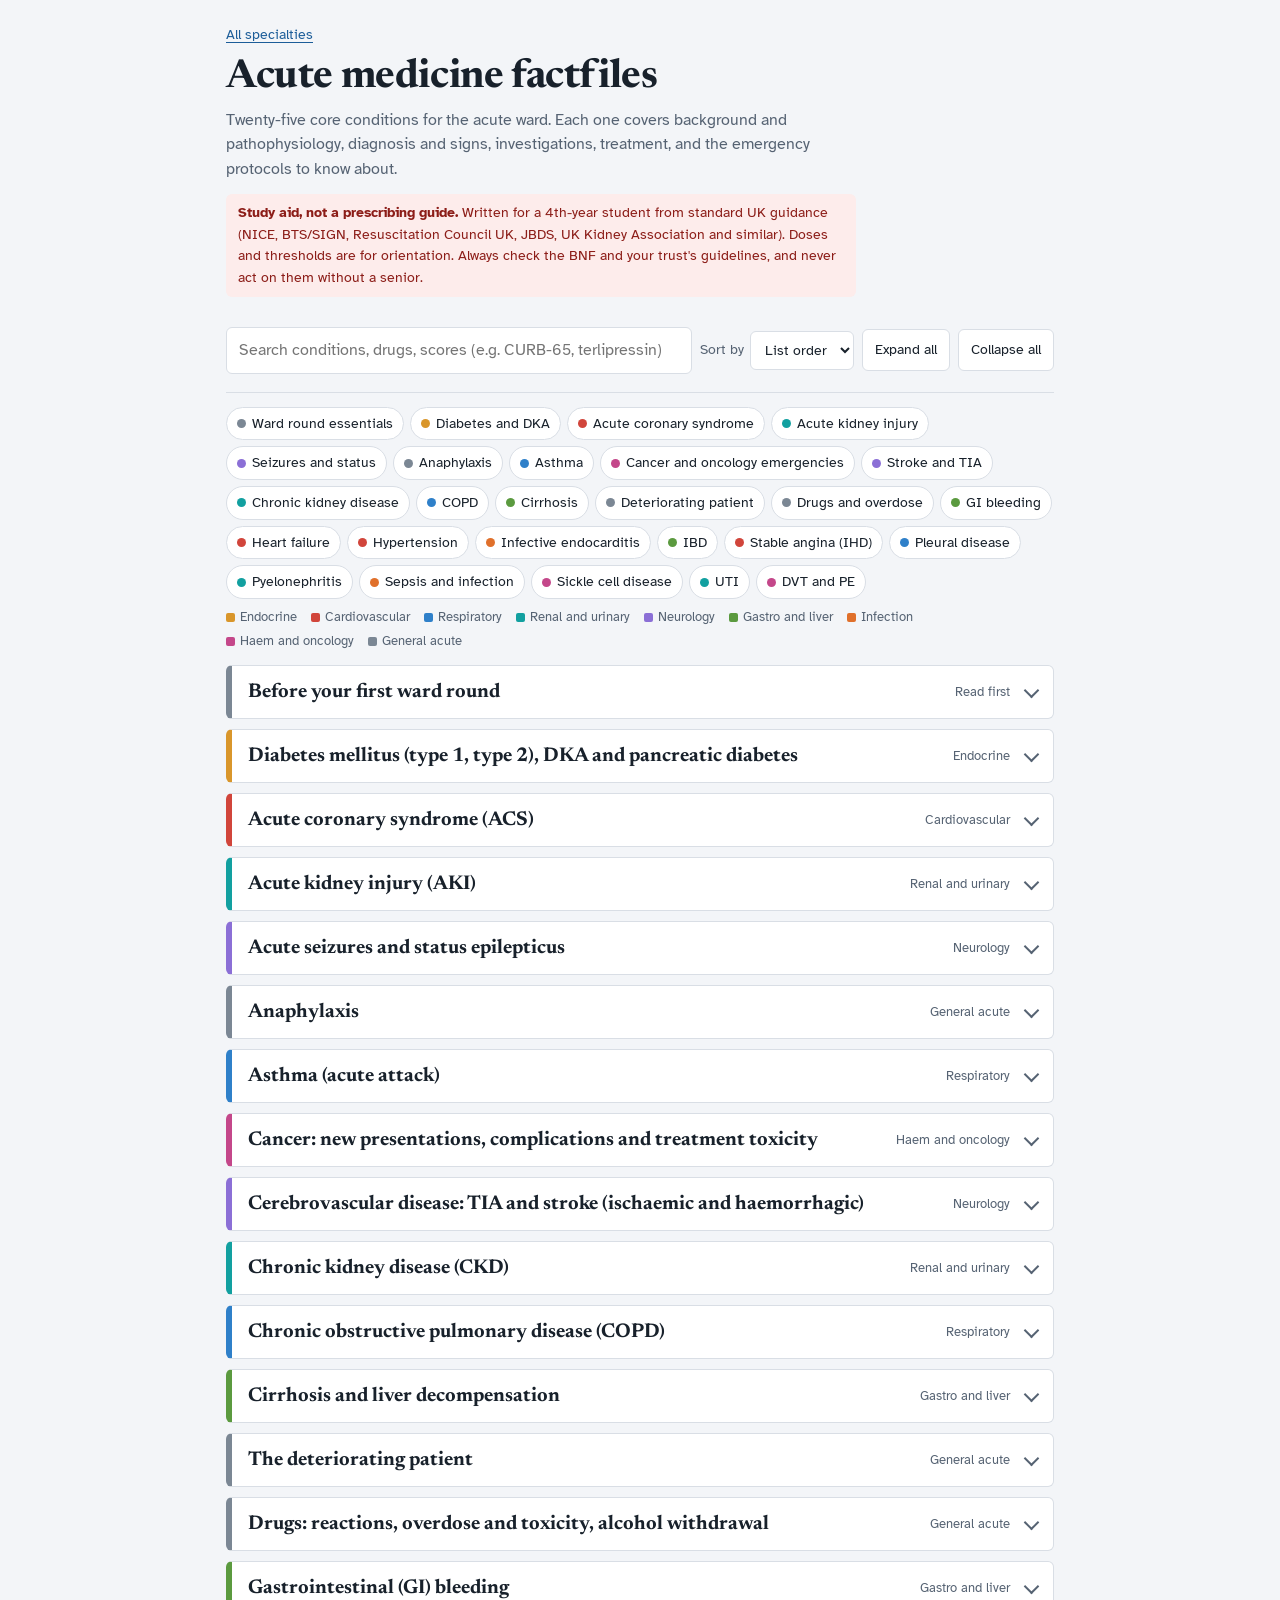
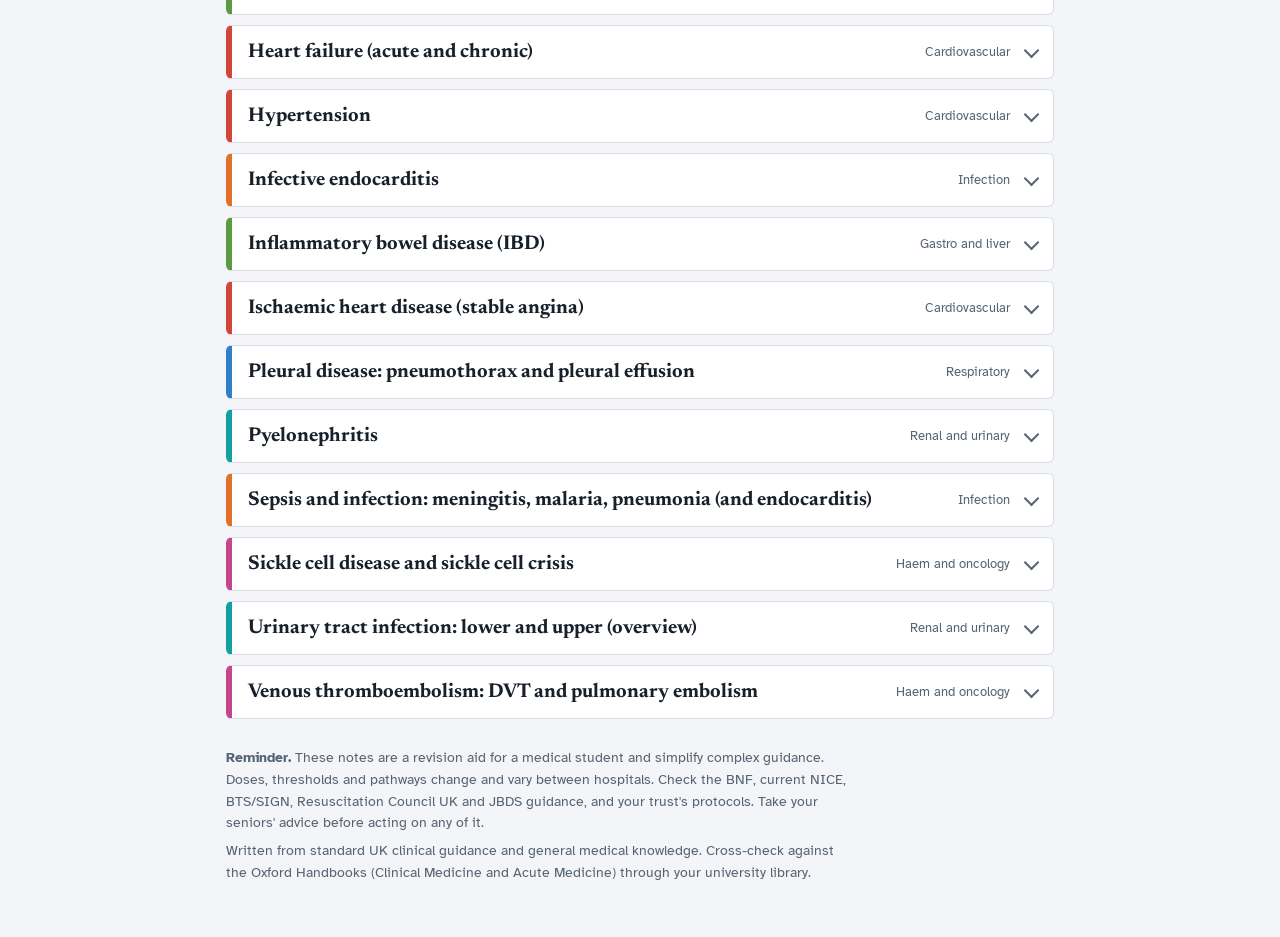
==== commit db6e5fc4: "Update acute-medicine.html removed essentials open tag" ====
--- a/acute-medicine.html
+++ b/acute-medicine.html
@@ -110,7 +110,7 @@
 <main id="main">
 
 <!-- ============ WARD ROUND ESSENTIALS ============ -->
-<details class="cond s-gen" id="essentials" open>
+<details class="cond s-gen" id="essentials">
 <summary><span class="cn">Before your first ward round</span><span class="cs">Read first</span></summary>
 <div class="cb">
 <h3>Know before you walk in</h3>
